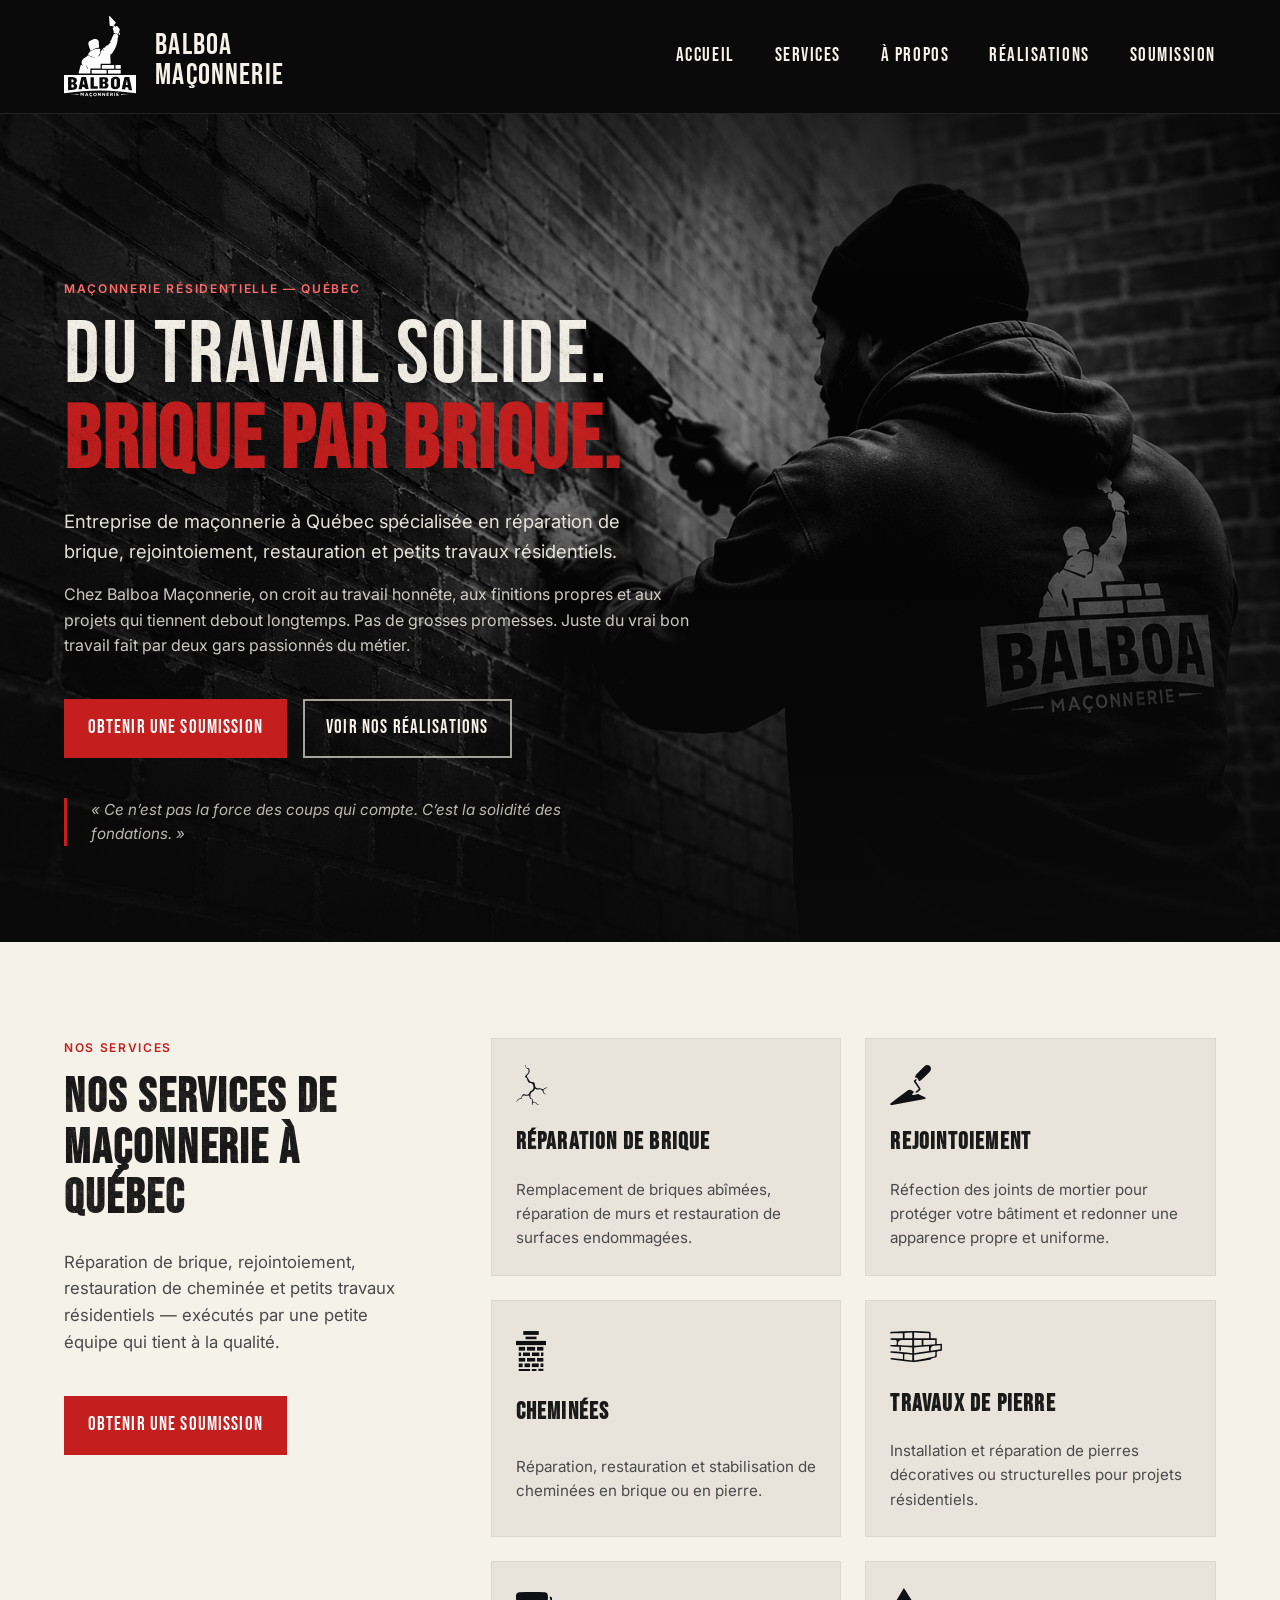
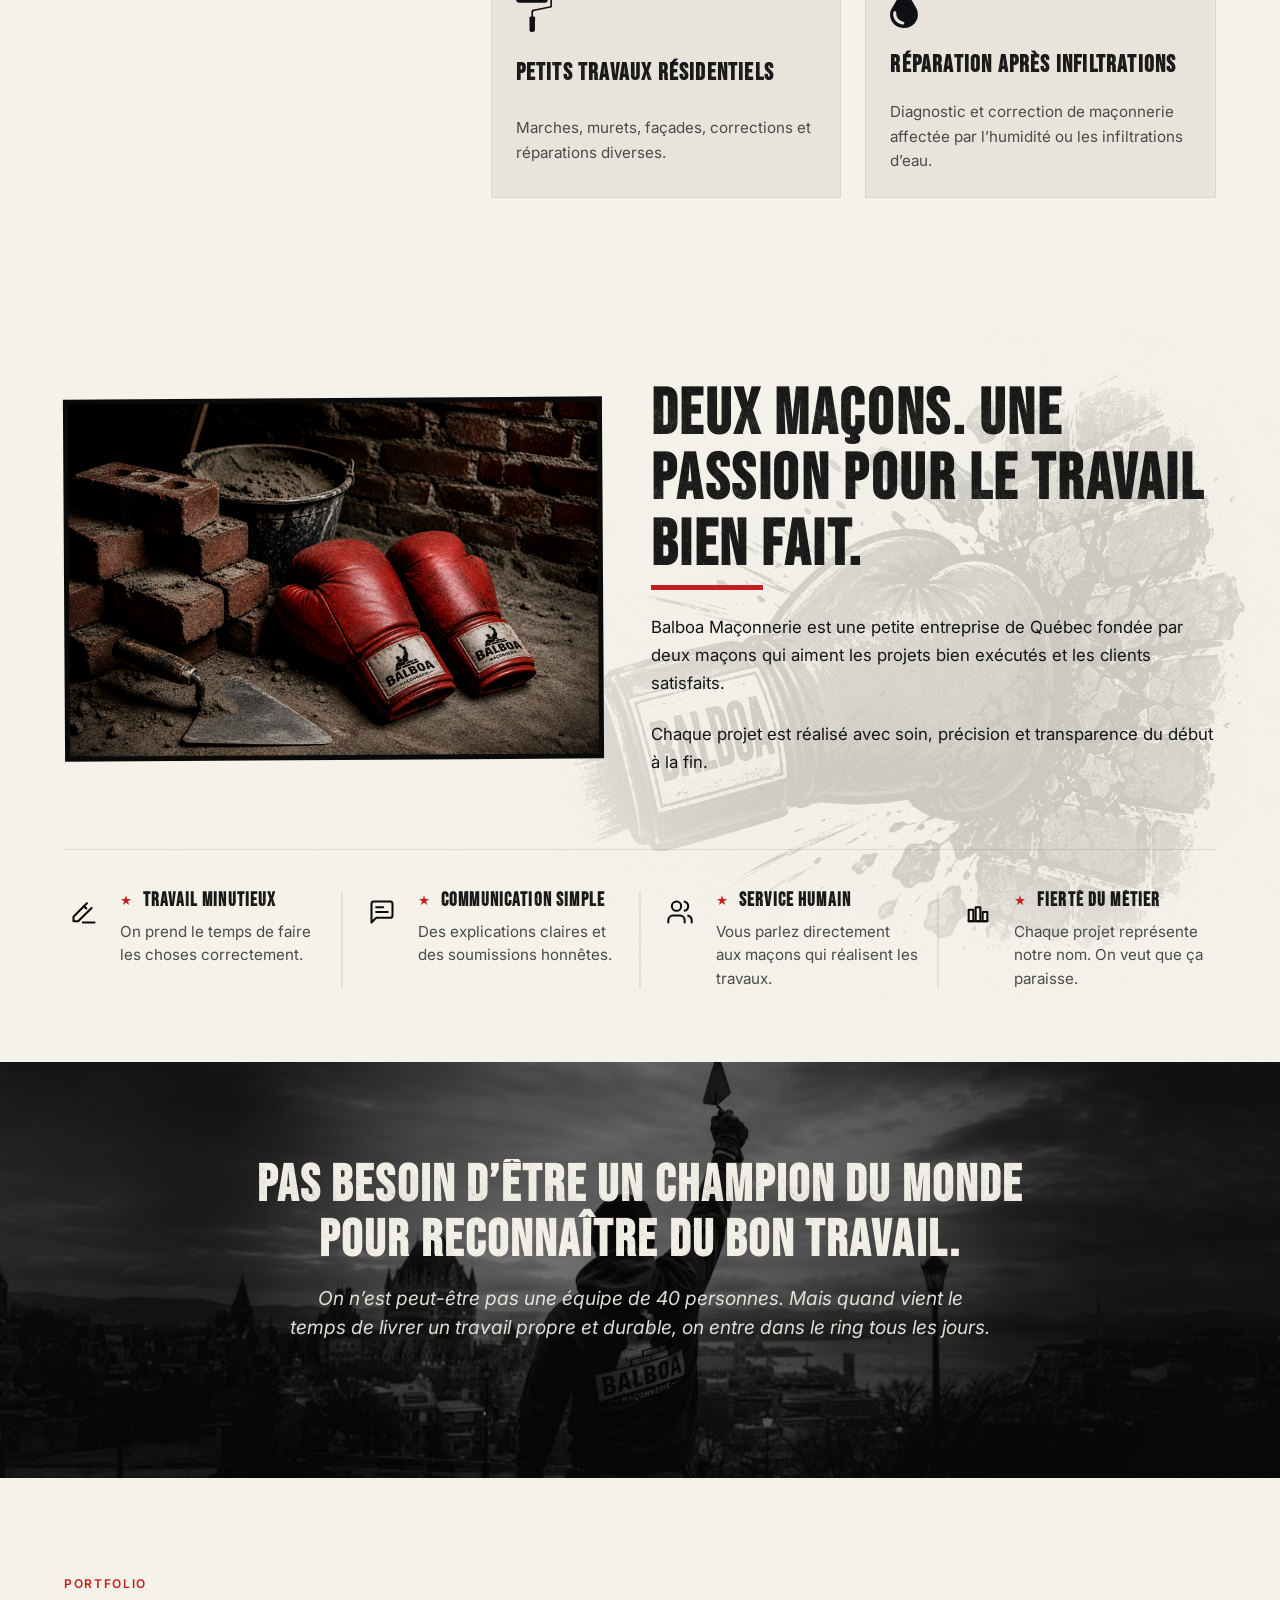
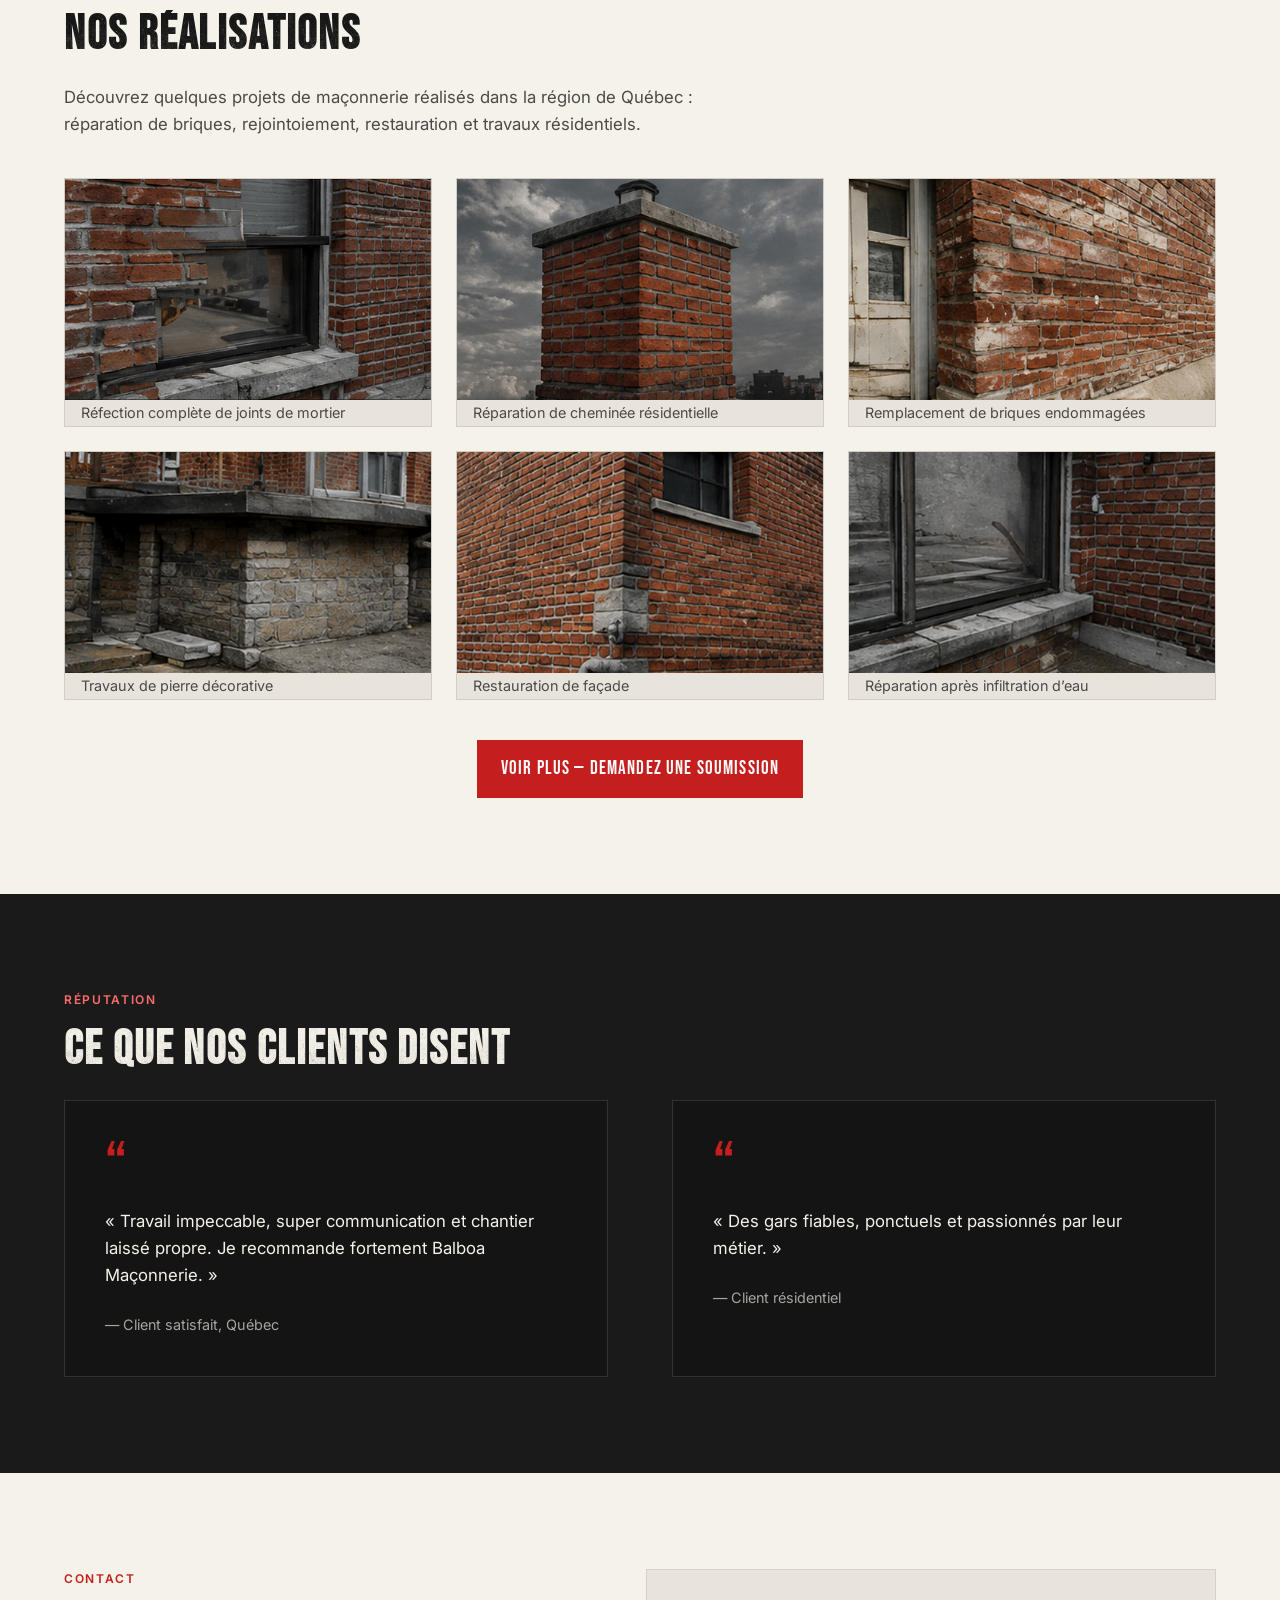
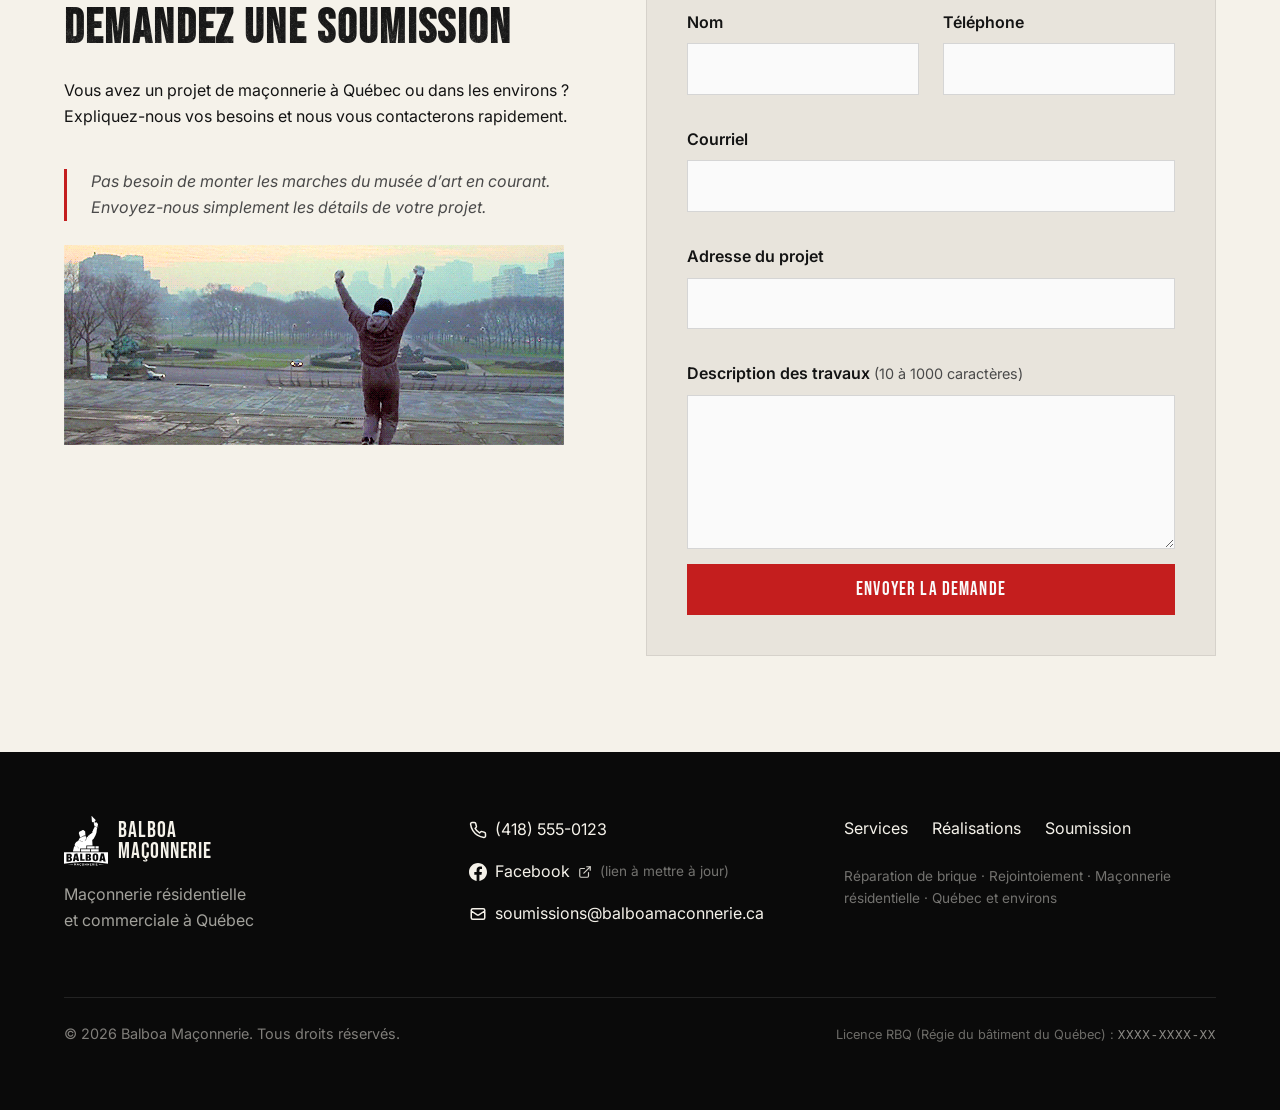
==== index.html @ 24092790 "Uniformisation du gtag." ====
<!DOCTYPE html>
<html lang="fr-CA">
<head>
  <meta charset="utf-8">
  <meta name="viewport" content="width=device-width, initial-scale=1">
  <title>Balboa Maçonnerie | Réparation de brique et rejointoiement à Québec</title>
  <meta name="description" content="Balboa Maçonnerie offre des services de réparation de brique, rejointoiement, cheminée et maçonnerie résidentielle à Québec. Travail soigné et soumissions rapides.">
  <link rel="canonical" href="https://balboa-maconnerie.vercel.app/">
  <meta property="og:type" content="website">
  <meta property="og:locale" content="fr_CA">
  <meta property="og:title" content="Balboa Maçonnerie | Réparation de brique et rejointoiement à Québec">
  <meta property="og:description" content="Balboa Maçonnerie offre des services de réparation de brique, rejointoiement, cheminée et maçonnerie résidentielle à Québec. Travail soigné et soumissions rapides.">
  <meta property="og:url" content="https://balboa-maconnerie.vercel.app/">
  <meta property="og:image" content="https://balboa-maconnerie.vercel.app/assets/mockup-reference.png">
  <meta name="twitter:card" content="summary_large_image">
  <meta name="twitter:title" content="Balboa Maçonnerie | Maçonnerie résidentielle à Québec">
  <meta name="twitter:description" content="Réparation de brique, rejointoiement, cheminée et petits travaux résidentiels à Québec.">
  <meta name="theme-color" content="#0a0a0a">
  <link rel="preconnect" href="https://fonts.googleapis.com">
  <link rel="preconnect" href="https://fonts.gstatic.com" crossorigin>
  <link href="https://fonts.googleapis.com/css2?family=Bebas+Neue&family=Inter:wght@400;500;600;700&display=swap" rel="stylesheet">
  <link rel="stylesheet" href="/styles.css">
  <link rel="icon" href="/assets/icon.svg" type="image/svg+xml">
  <!-- Google tag (gtag.js) — Google Analytics 4 -->
  <script async src="https://www.googletagmanager.com/gtag/js?id=G-XB6FB8KQ03"></script>
  <script>
    window.dataLayer = window.dataLayer || [];
    function gtag(){dataLayer.push(arguments);}
    gtag('js', new Date());
    gtag('config', 'G-XB6FB8KQ03');
  </script>
  <script type="application/ld+json">
  {
    "@context": "https://schema.org",
    "@type": "LocalBusiness",
    "name": "Balboa Maçonnerie",
    "description": "Entreprise de maçonnerie à Québec : réparation de brique, rejointoiement, restauration de cheminée et petits travaux résidentiels.",
    "url": "https://balboa-maconnerie.vercel.app/",
    "image": "https://balboa-maconnerie.vercel.app/assets/mockup-reference.png",
    "telephone": "+1-418-555-0123",
    "email": "soumissions@balboamaconnerie.ca",
    "address": {
      "@type": "PostalAddress",
      "addressLocality": "Québec",
      "addressRegion": "QC",
      "addressCountry": "CA"
    },
    "areaServed": { "@type": "City", "name": "Québec" },
    "priceRange": "$$",
    "openingHoursSpecification": {
      "@type": "OpeningHoursSpecification",
      "dayOfWeek": ["Monday", "Tuesday", "Wednesday", "Thursday", "Friday"],
      "opens": "07:00",
      "closes": "17:00"
    }
  }
  </script>
</head>
<body>
  <a class="skip-link" href="#contenu-principal">Aller au contenu</a>

  <header class="site-header" id="accueil">
    <div class="site-header__inner layout">
      <a class="site-logo" href="#accueil" aria-label="Balboa Maçonnerie — accueil">
        <img src="/assets/logo.svg" alt="" width="72" height="81" decoding="async">
        <span class="site-logo__text">Balboa<br>Maçonnerie</span>
      </a>
      <button class="nav-toggle" type="button" aria-expanded="false" aria-controls="site-nav" data-nav-toggle>
        <span class="nav-toggle__bar" aria-hidden="true"></span>
        <span class="nav-toggle__bar" aria-hidden="true"></span>
        <span class="nav-toggle__bar" aria-hidden="true"></span>
        <span class="visually-hidden">Menu</span>
      </button>
      <nav class="site-nav" id="site-nav" aria-label="Navigation principale" data-site-nav>
        <ul class="site-nav__list">
          <li><a href="#accueil">Accueil</a></li>
          <li><a href="#services">Services</a></li>
          <li><a href="#a-propos">À propos</a></li>
          <li><a href="#realisations">Réalisations</a></li>
          <li><a href="#soumission">Soumission</a></li>
        </ul>
      </nav>
    </div>
  </header>

  <main id="contenu-principal">
    <section class="hero" aria-labelledby="hero-tagline">
      <div class="hero__media" role="img" aria-label="Maçon au travail sur un mur de brique, photographie en noir et blanc."></div>
      <div class="hero__overlay"></div>
      <div class="hero__bottom">
        <div class="hero__content layout">
          <h1 class="visually-hidden">Balboa Maçonnerie</h1>
          <p class="eyebrow eyebrow--on-dark">Maçonnerie résidentielle — Québec</p>
          <p id="hero-tagline" class="hero__lines">
            <span class="hero__line">Du travail solide.</span>
            <span class="hero__line hero__line--accent">Brique par brique.</span>
          </p>
          <p class="hero__lead">Entreprise de maçonnerie à Québec spécialisée en réparation de brique, rejointoiement, restauration et petits travaux résidentiels.</p>
          <p class="hero__text">Chez Balboa Maçonnerie, on croit au travail honnête, aux finitions propres et aux projets qui tiennent debout longtemps. Pas de grosses promesses. Juste du vrai bon travail fait par deux gars passionnés du métier.</p>
          <div class="hero__actions">
            <a class="btn btn--primary" href="#soumission">Obtenir une soumission</a>
            <a class="btn btn--ghost" href="#realisations">Voir nos réalisations</a>
          </div>
          <blockquote class="hero__quote">
            <p>«&nbsp;Ce n’est pas la force des coups qui compte. C’est la solidité des fondations.&nbsp;»</p>
          </blockquote>
        </div>
      </div>
    </section>

    <section class="section section--cream" id="services" aria-labelledby="services-heading">
      <div class="services-split layout">
        <div class="services-split__intro">
          <p class="eyebrow">Nos services</p>
          <h2 id="services-heading" class="section__title">Nos services de maçonnerie à Québec</h2>
          <p class="section__lead">Réparation de brique, rejointoiement, restauration de cheminée et petits travaux résidentiels — exécutés par une petite équipe qui tient à la qualité.</p>
          <a class="btn btn--primary" href="#soumission">Obtenir une soumission</a>
        </div>
        <ul class="service-grid">
          <li class="service-card">
            <span class="service-card__icon" aria-hidden="true">
              <img src="/assets/__icon_reparation.svg" alt="" width="40" height="40" loading="lazy" decoding="async">
            </span>
            <h3 class="service-card__title">Réparation de brique</h3>
            <p>Remplacement de briques abîmées, réparation de murs et restauration de surfaces endommagées.</p>
          </li>
          <li class="service-card">
            <span class="service-card__icon" aria-hidden="true">
              <img src="/assets/__icon_joint.svg" alt="" width="40" height="40" loading="lazy" decoding="async">
            </span>
            <h3 class="service-card__title">Rejointoiement</h3>
            <p>Réfection des joints de mortier pour protéger votre bâtiment et redonner une apparence propre et uniforme.</p>
          </li>
          <li class="service-card">
            <span class="service-card__icon" aria-hidden="true">
              <img src="/assets/__icon_chemine.svg" alt="" width="40" height="40" loading="lazy" decoding="async">
            </span>
            <h3 class="service-card__title">Cheminées</h3>
            <p>Réparation, restauration et stabilisation de cheminées en brique ou en pierre.</p>
          </li>
          <li class="service-card">
            <span class="service-card__icon" aria-hidden="true">
              <img src="/assets/__icon_maconnerie.svg" alt="" width="40" height="40" loading="lazy" decoding="async">
            </span>
            <h3 class="service-card__title">Travaux de pierre</h3>
            <p>Installation et réparation de pierres décoratives ou structurelles pour projets résidentiels.</p>
          </li>
          <li class="service-card">
            <span class="service-card__icon" aria-hidden="true">
              <img src="/assets/__icon_renovation.svg" alt="" width="40" height="40" loading="lazy" decoding="async">
            </span>
            <h3 class="service-card__title">Petits travaux résidentiels</h3>
            <p>Marches, murets, façades, corrections et réparations diverses.</p>
          </li>
          <li class="service-card">
            <span class="service-card__icon" aria-hidden="true">
              <img src="/assets/__icon_infiltration.svg" alt="" width="40" height="40" loading="lazy" decoding="async">
            </span>
            <h3 class="service-card__title">Réparation après infiltrations</h3>
            <p>Diagnostic et correction de maçonnerie affectée par l’humidité ou les infiltrations d’eau.</p>
          </li>
        </ul>
      </div>
    </section>

    <div class="about-band" id="a-propos">
      <div class="about-band__body">
        <div class="about-band__texture" aria-hidden="true"></div>
        <div class="about-band__illustration" aria-hidden="true"></div>
        <div class="layout about-band__layout">
          <section class="about-showcase" aria-labelledby="about-heading">
            <div class="about-showcase__top">
              <figure class="about-showcase__figure">
                <img
                  src="/assets/gloves.png"
                  alt="Gants de boxe rouges avec le logo Balboa Maçonnerie, briques et outils de maçon sur un chantier."
                  width="800"
                  height="520"
                  loading="lazy"
                  decoding="async"
                  class="about-showcase__photo"
                >
              </figure>
              <div class="about-showcase__copy">
                <h2 id="about-heading" class="section__title about-showcase__title">Deux maçons. Une passion pour le travail bien fait.</h2>
                <p class="about-showcase__rule" aria-hidden="true"></p>
                <div class="about-showcase__prose">
                  <p>Balboa Maçonnerie est une petite entreprise de Québec fondée par deux maçons qui aiment les projets bien exécutés et les clients satisfaits.</p>
                  <p>Chaque projet est réalisé avec soin, précision et transparence du début à la fin.</p>
                </div>
              </div>
            </div>

            <ul class="about-pillars">
              <li class="about-pillar">
                <div class="about-pillar__row">
                  <span class="about-pillar__icon" aria-hidden="true">
                    <svg viewBox="0 0 24 24" width="28" height="28" fill="none" stroke="currentColor" stroke-width="1.75" stroke-linecap="round" stroke-linejoin="round">
                      <path d="M14.5 4.5 3 16v4h4L18.5 8.5" />
                      <path d="m12 7 2 2" />
                      <path d="M11 21h10" />
                    </svg>
                  </span>
                  <div class="about-pillar__main">
                    <h3 class="about-pillar__heading"><span class="about-pillar__star" aria-hidden="true">★</span> Travail minutieux</h3>
                    <p class="about-pillar__text">On prend le temps de faire les choses correctement.</p>
                  </div>
                </div>
              </li>
              <li class="about-pillar">
                <div class="about-pillar__row">
                  <span class="about-pillar__icon" aria-hidden="true">
                    <svg viewBox="0 0 24 24" width="28" height="28" fill="none" stroke="currentColor" stroke-width="1.75" stroke-linecap="round" stroke-linejoin="round">
                      <path d="M21 15a2 2 0 0 1-2 2H7l-4 4V5a2 2 0 0 1 2-2h14a2 2 0 0 1 2 2z" />
                      <path d="M13 8H7" />
                      <path d="M17 12H7" />
                    </svg>
                  </span>
                  <div class="about-pillar__main">
                    <h3 class="about-pillar__heading"><span class="about-pillar__star" aria-hidden="true">★</span> Communication simple</h3>
                    <p class="about-pillar__text">Des explications claires et des soumissions honnêtes.</p>
                  </div>
                </div>
              </li>
              <li class="about-pillar">
                <div class="about-pillar__row">
                  <span class="about-pillar__icon" aria-hidden="true">
                    <svg viewBox="0 0 24 24" width="28" height="28" fill="none" stroke="currentColor" stroke-width="1.75" stroke-linecap="round" stroke-linejoin="round">
                      <path d="M16 21v-2a4 4 0 0 0-4-4H6a4 4 0 0 0-4 4v2" />
                      <circle cx="9" cy="7" r="4" />
                      <path d="M22 21v-2a4 4 0 0 0-3-3.87" />
                      <path d="M16 3.13a4 4 0 0 1 0 7.75" />
                    </svg>
                  </span>
                  <div class="about-pillar__main">
                    <h3 class="about-pillar__heading"><span class="about-pillar__star" aria-hidden="true">★</span> Service humain</h3>
                    <p class="about-pillar__text">Vous parlez directement aux maçons qui réalisent les travaux.</p>
                  </div>
                </div>
              </li>
              <li class="about-pillar">
                <div class="about-pillar__row">
                  <span class="about-pillar__icon" aria-hidden="true">
                    <svg viewBox="0 0 24 24" width="28" height="28" fill="none" stroke="currentColor" stroke-width="1.75" stroke-linecap="round" stroke-linejoin="round">
                      <path d="M4 10h4v10H4z" />
                      <path d="M10 8h4v12h-4z" />
                      <path d="M16 12h4v8h-4z" />
                      <path d="M4 20h16" />
                    </svg>
                  </span>
                  <div class="about-pillar__main">
                    <h3 class="about-pillar__heading"><span class="about-pillar__star" aria-hidden="true">★</span> Fierté du métier</h3>
                    <p class="about-pillar__text">Chaque projet représente notre nom. On veut que ça paraisse.</p>
                  </div>
                </div>
              </li>
            </ul>
          </section>
        </div>
      </div>
    </div>

    <section class="quote-banner" aria-labelledby="quote-banner-heading">
      <div class="quote-banner__bg" role="presentation"></div>
      <div class="quote-banner__overlay"></div>
      <div class="quote-banner__content layout">
        <h2 id="quote-banner-heading" class="quote-banner__title">Pas besoin d’être un champion du monde pour reconnaître du bon travail.</h2>
        <p class="quote-banner__lead">On n’est peut-être pas une équipe de 40 personnes. Mais quand vient le temps de livrer un travail propre et durable, on entre dans le ring tous les jours.</p>
      </div>
    </section>

    <section class="section section--cream" id="realisations" aria-labelledby="gallery-heading">
      <div class="layout layout--narrow-top">
        <p class="eyebrow">Portfolio</p>
        <h2 id="gallery-heading" class="section__title">Nos réalisations</h2>
        <p class="section__lead">Découvrez quelques projets de maçonnerie réalisés dans la région de Québec&nbsp;: réparation de briques, rejointoiement, restauration et travaux résidentiels.</p>
      </div>
      <div class="gallery layout" data-gallery>
        <figure class="gallery__item">
          <button type="button" class="gallery__trigger" data-gallery-open aria-haspopup="dialog" aria-expanded="false" aria-controls="lightbox-dialog">
            <img src="/assets/realisation-1.jpg" alt="Mur de brique rouge en réfection autour d’une fenêtre : joints et maçonnerie." width="483" height="292" loading="lazy" decoding="async">
            <span class="gallery__caption">Réfection complète de joints de mortier</span>
          </button>
        </figure>
        <figure class="gallery__item">
          <button type="button" class="gallery__trigger" data-gallery-open aria-haspopup="dialog" aria-expanded="false" aria-controls="lightbox-dialog">
            <img src="/assets/realisation-2.jpg" alt="Cheminée résidentielle en briques rouges, chapeau de béton et ciel nuageux." width="483" height="292" loading="lazy" decoding="async">
            <span class="gallery__caption">Réparation de cheminée résidentielle</span>
          </button>
        </figure>
        <figure class="gallery__item">
          <button type="button" class="gallery__trigger" data-gallery-open aria-haspopup="dialog" aria-expanded="false" aria-controls="lightbox-dialog">
            <img src="/assets/realisation-3.jpg" alt="Angle de mur de brique patiné et encadrement en bois, travail de maçonnerie." width="483" height="292" loading="lazy" decoding="async">
            <span class="gallery__caption">Remplacement de briques endommagées</span>
          </button>
        </figure>
        <figure class="gallery__item">
          <button type="button" class="gallery__trigger" data-gallery-open aria-haspopup="dialog" aria-expanded="false" aria-controls="lightbox-dialog">
            <img src="/assets/realisation-4.jpg" alt="Mur de fondation en pierre naturelle sous une façade de briques." width="483" height="292" loading="lazy" decoding="async">
            <span class="gallery__caption">Travaux de pierre décorative</span>
          </button>
        </figure>
        <figure class="gallery__item">
          <button type="button" class="gallery__trigger" data-gallery-open aria-haspopup="dialog" aria-expanded="false" aria-controls="lightbox-dialog">
            <img src="/assets/realisation-5.jpg" alt="Angle d’immeuble en briques rouges avec inserts en pierre grise et fenêtre." width="483" height="292" loading="lazy" decoding="async">
            <span class="gallery__caption">Restauration de façade</span>
          </button>
        </figure>
        <figure class="gallery__item">
          <button type="button" class="gallery__trigger" data-gallery-open aria-haspopup="dialog" aria-expanded="false" aria-controls="lightbox-dialog">
            <img src="/assets/realisation-6.jpg" alt="Fenêtre sur mur de brique avec seuil en pierre, détail de réfection de maçonnerie." width="483" height="292" loading="lazy" decoding="async">
            <span class="gallery__caption">Réparation après infiltration d’eau</span>
          </button>
        </figure>
      </div>
      <div class="layout layout--center">
        <a class="btn btn--primary" href="#soumission">Voir plus — demandez une soumission</a>
      </div>
    </section>

    <section class="section section--charcoal" id="temoignages" aria-labelledby="testimonials-heading">
      <div class="layout">
        <p class="eyebrow eyebrow--on-dark">Réputation</p>
        <h2 id="testimonials-heading" class="section__title section__title--on-dark">Ce que nos clients disent</h2>
        <div class="testimonials">
          <figure class="testimonial">
            <blockquote>
              <p>«&nbsp;Travail impeccable, super communication et chantier laissé propre. Je recommande fortement Balboa Maçonnerie.&nbsp;»</p>
            </blockquote>
            <figcaption>— Client satisfait, Québec</figcaption>
          </figure>
          <figure class="testimonial">
            <blockquote>
              <p>«&nbsp;Des gars fiables, ponctuels et passionnés par leur métier.&nbsp;»</p>
            </blockquote>
            <figcaption>— Client résidentiel</figcaption>
          </figure>
        </div>
      </div>
    </section>

    <section class="section section--cream section--contact" id="soumission" aria-labelledby="contact-heading">
      <div class="contact-split layout">
        <div class="contact-split__intro">
          <p class="eyebrow">Contact</p>
          <h2 id="contact-heading" class="section__title">Demandez une soumission</h2>
          <p>Vous avez un projet de maçonnerie à Québec ou dans les environs&nbsp;? Expliquez-nous vos besoins et nous vous contacterons rapidement.</p>
          <blockquote class="contact-note">
            <p>Pas besoin de monter les marches du musée d’art en courant. Envoyez-nous simplement les détails de votre projet.</p>
          </blockquote>
          <p class="contact-split__hint" aria-hidden="true">
            <img
              class="contact-split__hint-img"
              src="/assets/run.gif"
              alt=""
              width="500"
              height="200"
              loading="lazy"
              decoding="async"
              title="Clin d’œil discret"
            >
          </p>
        </div>
        <form
          class="contact-form"
          id="contact-form"
          method="post"
          novalidate
          data-contact-form
        >
          <input type="hidden" name="access_key" value="3933ffdd-5aa5-4175-8410-ee56ccc372ca">
          <input type="hidden" name="subject" value="🧱 Demande de soumission — Balboa Maçonnerie">
          <input type="hidden" name="from_name" value="Formulaire de contact — Balboa Maçonnerie">
          <input type="checkbox" name="botcheck" class="honeypot" tabindex="-1" aria-hidden="true" value="">
          <div class="form-grid">
            <div class="field">
              <label for="contact-name">Nom</label>
              <input id="contact-name" name="name" type="text" autocomplete="name" required maxlength="120">
            </div>
            <div class="field">
              <label for="contact-phone">Téléphone</label>
              <input id="contact-phone" name="phone" type="tel" autocomplete="tel" required maxlength="40">
            </div>
            <div class="field field--full">
              <label for="contact-email">Courriel</label>
              <input id="contact-email" name="email" type="email" autocomplete="email" required maxlength="120">
            </div>
            <div class="field field--full">
              <label for="contact-address">Adresse du projet</label>
              <input id="contact-address" name="projectAddress" type="text" autocomplete="address-line1" required maxlength="200">
            </div>
            <div class="field field--full">
              <label for="contact-description">Description des travaux <span class="label-hint">(10 à 1000 caractères)</span></label>
              <textarea id="contact-description" name="description" rows="5" required maxlength="1000" minlength="10"></textarea>
            </div>
          </div>
          <p class="form-status" role="status" aria-live="polite" data-form-status hidden></p>
          <button type="submit" class="btn btn--primary btn--block">Envoyer la demande</button>
        </form>
      </div>
    </section>
  </main>

  <footer class="site-footer">
    <div class="site-footer__grid layout">
      <div class="site-footer__brand">
        <a class="site-logo site-logo--footer" href="#accueil">
          <img src="/assets/logo.svg" alt="" width="44" height="50" decoding="async">
          <span class="site-logo__text">Balboa<br>Maçonnerie</span>
        </a>
        <p class="site-footer__tagline">Maçonnerie résidentielle<br>et commerciale à Québec</p>
      </div>
      <div class="site-footer__contact">
        <h2 class="visually-hidden">Coordonnées</h2>
        <ul class="site-footer__list">
          <li>
            <a href="tel:+14185550123" class="site-footer__link-inline">
              <svg class="site-footer__icon site-footer__icon--stroke" width="18" height="18" viewBox="0 0 24 24" aria-hidden="true" focusable="false">
                <path d="M22 16.92v3a2 2 0 0 1-2.18 2 19.79 19.79 0 0 1-8.63-3.07 19.5 19.5 0 0 1-6-6 19.79 19.79 0 0 1-3.07-8.67A2 2 0 0 1 4.11 2h3a2 2 0 0 1 2 1.72 12.84 12.84 0 0 0 .7 2.81 2 2 0 0 1-.45 2.11L8.09 9.91a16 16 0 0 0 6 6l1.27-1.27a2 2 0 0 1 2.11-.45 12.84 12.84 0 0 0 2.81.7A2 2 0 0 1 22 16.92z"/>
              </svg>
              <span>(418) 555-0123</span>
            </a>
          </li>
          <li class="site-footer__row">
            <a href="https://www.facebook.com/" class="site-footer__link-inline" rel="noopener noreferrer" target="_blank">
              <svg class="site-footer__icon" width="18" height="18" viewBox="0 0 24 24" aria-hidden="true" focusable="false">
                <path fill="currentColor" d="M24 12.073C24 5.446 18.627 0 12 0S0 5.446 0 12.073c0 5.99 4.388 10.954 10.125 11.854v-8.385H7.078v-3.47h3.047V9.43c0-3.007 1.792-4.669 4.533-4.669 1.312 0 2.686.235 2.686.235v2.953H15.83c-1.491 0-1.956.925-1.956 1.874v2.25h3.328l-.532 3.47h-2.796v8.385C19.612 23.027 24 18.062 24 12.073z"/>
              </svg>
              <span>Facebook</span>
              <svg class="site-footer__icon site-footer__icon--small site-footer__icon--stroke" width="14" height="14" viewBox="0 0 24 24" aria-hidden="true" focusable="false">
                <path d="M18 13v6a2 2 0 0 1-2 2H5a2 2 0 0 1-2-2V8a2 2 0 0 1 2-2h6"/>
                <path d="M15 3h6v6"/>
                <path d="M10 14 21 3"/>
              </svg>
            </a>
            <span class="muted">(lien à mettre à jour)</span>
          </li>
          <li>
            <a href="mailto:soumissions@balboamaconnerie.ca" class="site-footer__link-inline">
              <svg class="site-footer__icon site-footer__icon--stroke" width="18" height="18" viewBox="0 0 24 24" fill="none" aria-hidden="true" focusable="false">
                <path d="M3 8l7.89 5.26a2 2 0 002.22 0L21 8M5 19h14a2 2 0 002-2V7a2 2 0 00-2-2H5a2 2 0 00-2 2v10a2 2 0 002 2z"/>
              </svg>
              <span>soumissions@balboamaconnerie.ca</span>
            </a>
          </li>
        </ul>
      </div>
      <div class="site-footer__links">
        <h2 class="visually-hidden">Liens rapides</h2>
        <ul class="site-footer__list site-footer__list--inline">
          <li><a href="#services">Services</a></li>
          <li><a href="#realisations">Réalisations</a></li>
          <li><a href="#soumission">Soumission</a></li>
        </ul>
        <p class="site-footer__seo">Réparation de brique · Rejointoiement · Maçonnerie résidentielle · Québec et environs</p>
      </div>
    </div>
    <div class="site-footer__bottom layout">
      <p>© <span data-year></span> Balboa Maçonnerie. Tous droits réservés.</p>
      <p class="site-footer__rbq">Licence RBQ (Régie du bâtiment du Québec)&nbsp;: <span class="site-footer__rbq-placeholder">XXXX-XXXX-XX</span></p>
    </div>
  </footer>

  <div class="lightbox" id="lightbox-dialog" role="dialog" aria-modal="true" aria-label="Agrandissement de la photo" hidden data-lightbox>
    <div class="lightbox__backdrop" data-lightbox-close tabindex="-1"></div>
    <div class="lightbox__panel">
      <button type="button" class="lightbox__close" data-lightbox-close aria-label="Fermer">&times;</button>
      <img src="[data-uri]" alt="" class="lightbox__img" width="483" height="292" data-lightbox-img>
      <p class="lightbox__caption" data-lightbox-caption></p>
    </div>
  </div>

  <script src="/script.js" defer></script>
</body>
</html>
---- styles.css ----
/* Balboa Maçonnerie — thème cinéma / chantier, mobile-first */
:root {
  --black: #0a0a0a;
  --charcoal: #1a1a1a;
  --graphite: #2a2a2a;
  --cream: #f5f2ea;
  --cream-muted: #e8e4dc;
  --white: #fafafa;
  --accent: #c41e1e;
  --accent-hover: #a01818;
  --text: #141414;
  --text-muted: #4a4a4a;
  --focus: #ffd166;
  --font-display: "Bebas Neue", "Impact", system-ui, sans-serif;
  --font-body: Inter, system-ui, -apple-system, "Segoe UI", Roboto, sans-serif;
  --space-xs: 0.5rem;
  --space-sm: 1rem;
  --space-md: 1.5rem;
  --space-lg: 2.5rem;
  --space-xl: 4rem;
  --space-2xl: clamp(3rem, 8vw, 6rem);
  --radius: 0;
  --shadow-soft: 0 18px 50px rgba(0, 0, 0, 0.35);
  --max: 72rem;
}

*,
*::before,
*::after {
  box-sizing: border-box;
}

html {
  scroll-behavior: smooth;
}

@media (prefers-reduced-motion: reduce) {
  html {
    scroll-behavior: auto;
  }

  *,
  *::before,
  *::after {
    animation-duration: 0.01ms !important;
    animation-iteration-count: 1 !important;
    transition-duration: 0.01ms !important;
  }
}

body {
  margin: 0;
  font-family: var(--font-body);
  font-size: 1rem;
  line-height: 1.6;
  color: var(--text);
  background: var(--cream);
}

img {
  max-width: 100%;
  height: auto;
  display: block;
}

a {
  color: inherit;
  text-decoration-thickness: 1px;
  text-underline-offset: 0.2em;
}

a:hover {
  color: var(--accent);
}

:focus-visible {
  outline: 3px solid var(--focus);
  outline-offset: 2px;
}

.skip-link {
  position: absolute;
  left: -9999px;
  top: 0.75rem;
  padding: 0.5rem 1rem;
  background: var(--accent);
  color: var(--white);
  z-index: 1000;
}

.skip-link:focus {
  left: 0.75rem;
}

.visually-hidden {
  position: absolute;
  width: 1px;
  height: 1px;
  padding: 0;
  margin: -1px;
  overflow: hidden;
  clip: rect(0, 0, 0, 0);
  white-space: nowrap;
  border: 0;
}

code {
  font-size: 0.85em;
  background: rgba(0, 0, 0, 0.06);
  padding: 0.1em 0.35em;
}

.layout {
  width: min(100% - var(--space-md) * 2, var(--max));
  margin-inline: auto;
}

.layout--narrow-top {
  margin-bottom: var(--space-lg);
}

.layout--center {
  text-align: center;
  margin-top: var(--space-lg);
}

/* Header */
.site-header {
  position: sticky;
  top: 0;
  z-index: 50;
  background: var(--black);
  border-bottom: 1px solid rgba(255, 255, 255, 0.1);
}

.site-header__inner {
  display: flex;
  align-items: center;
  justify-content: space-between;
  gap: var(--space-md);
  padding-block: var(--space-sm);
}

.site-logo {
  display: flex;
  align-items: center;
  gap: 0.65rem;
  text-decoration: none;
  color: var(--cream);
}

.site-logo img {
  filter: brightness(0) invert(1);
  flex-shrink: 0;
}

.site-header .site-logo img {
  width: 72px;
  height: auto;
}

.site-logo__text {
  font-family: var(--font-display);
  font-size: clamp(1.15rem, 2.5vw, 1.35rem);
  line-height: 1;
  letter-spacing: 0.04em;
  text-transform: uppercase;
}

.site-header .site-logo {
  gap: 1.2rem;
}

.site-header .site-logo__text {
  font-size: clamp(1.45rem, 3.1vw, 1.85rem);
  letter-spacing: 0.04em;
  margin-top: 0.5rem;
}

.nav-toggle {
  display: flex;
  flex-direction: column;
  justify-content: center;
  gap: 6px;
  width: 44px;
  height: 44px;
  padding: 0;
  border: 1px solid rgba(255, 255, 255, 0.25);
  background: transparent;
  color: var(--cream);
  cursor: pointer;
}

.nav-toggle__bar {
  display: block;
  height: 2px;
  width: 22px;
  margin-inline: auto;
  background: currentColor;
}

@media (min-width: 768px) {
  .nav-toggle {
    display: none;
  }
}

.site-nav {
  position: fixed;
  inset: 0;
  top: 4.5rem;
  left: 0;
  right: 0;
  bottom: 0;
  background: var(--black);
  padding: var(--space-lg);
  transform: translateX(100%);
  transition: transform 0.25s ease;
  z-index: 60;
}

.site-nav.is-open {
  transform: translateX(0);
}

@media (min-width: 768px) {
  .site-nav {
    position: static;
    inset: auto;
    padding: 0;
    transform: none;
    background: transparent;
  }
}

.site-nav__list {
  list-style: none;
  margin: 0;
  padding: 0;
  display: flex;
  flex-direction: column;
  gap: var(--space-md);
}

@media (min-width: 768px) {
  .site-nav__list {
    flex-direction: row;
    gap: var(--space-lg);
    align-items: center;
  }
}

.site-nav a {
  font-family: var(--font-display);
  letter-spacing: 0.08em;
  text-transform: uppercase;
  font-size: 1.25rem;
  color: var(--cream);
  text-decoration: none;
}

@media (min-width: 768px) {
  .site-nav a {
    font-size: 1.2rem;
  }
}

.site-nav a:hover {
  color: var(--accent);
}

/* Hero */
.hero {
  position: relative;
  min-height: min(92vh, 52rem);
  display: flex;
  flex-direction: column;
  color: var(--cream);
  isolation: isolate;
}

.hero__bottom {
  flex: 1 1 auto;
  display: flex;
  flex-direction: column;
  justify-content: flex-end;
  position: relative;
  z-index: 1;
  min-height: 0;
}

.hero__media {
  position: absolute;
  inset: 0;
  z-index: 0;
  background-color: var(--black);
  background-image: url("/assets/hero.png");
  background-size: cover;
  background-position: left center;
  background-repeat: no-repeat;
  filter: grayscale(1) contrast(1.08);
}

.hero__overlay {
  position: absolute;
  inset: 0;
  z-index: 0;
  background: linear-gradient(
    180deg,
    rgba(10, 10, 10, 0.55) 0%,
    rgba(10, 10, 10, 0.35) 35%,
    rgba(10, 10, 10, 0.92) 100%
  );
}

.hero__content {
  position: relative;
  z-index: 1;
  padding-block: var(--space-2xl);
}

.eyebrow {
  font-size: 0.75rem;
  font-weight: 600;
  letter-spacing: 0.14em;
  text-transform: uppercase;
  color: var(--accent);
  margin: 0 0 var(--space-sm);
}

.eyebrow--on-dark {
  color: #ff6b6b;
}

.hero__lines {
  margin: 0 0 var(--space-md);
  display: flex;
  flex-direction: column;
  gap: 0.1rem;
}

.hero__line {
  font-family: var(--font-display);
  font-size: clamp(2.75rem, 10vw, 5.5rem);
  line-height: 0.95;
  letter-spacing: 0.02em;
  text-transform: uppercase;
  text-shadow: 0 4px 28px rgba(0, 0, 0, 0.55);
}

.hero__line--accent {
  color: var(--accent);
  font-weight: 900;
}

.hero__lead {
  font-size: clamp(1rem, 2.4vw, 1.15rem);
  max-width: 38rem;
  margin: 0 0 var(--space-sm);
  color: rgba(245, 242, 234, 0.92);
}

.hero__text {
  max-width: 40rem;
  margin: 0 0 var(--space-lg);
  color: rgba(245, 242, 234, 0.82);
}

.hero__actions {
  display: flex;
  flex-wrap: wrap;
  gap: var(--space-sm);
  margin-bottom: var(--space-lg);
}

.hero__quote {
  margin: 0;
  max-width: 36rem;
  font-style: italic;
  font-size: 0.95rem;
  color: rgba(245, 242, 234, 0.75);
  border-left: 3px solid var(--accent);
  padding-left: var(--space-md);
}

.hero__quote p {
  margin: 0;
}

/* Buttons */
.btn {
  display: inline-flex;
  align-items: center;
  justify-content: center;
  gap: 0.35rem;
  min-height: 48px;
  padding: 0.75rem 1.35rem;
  font-family: var(--font-display);
  font-size: 1.2rem;
  letter-spacing: 0.06em;
  text-transform: uppercase;
  text-decoration: none;
  border: 2px solid transparent;
  border-radius: var(--radius);
  cursor: pointer;
  transition: background 0.2s ease, color 0.2s ease, border-color 0.2s ease;
}

.btn--primary {
  background: var(--accent);
  color: var(--white);
  border-color: var(--accent);
}

.btn--primary:hover {
  background: var(--accent-hover);
  border-color: var(--accent-hover);
  color: var(--white);
}

.btn--ghost {
  background: transparent;
  color: var(--cream);
  border-color: rgba(245, 242, 234, 0.65);
}

.btn--ghost:hover {
  border-color: var(--cream);
  color: var(--cream);
}

.btn--block {
  width: 100%;
}

/* Sections */
.section {
  padding-block: var(--space-2xl);
}

.section--cream {
  background: var(--cream);
}

.section--charcoal {
  background: var(--charcoal);
  color: var(--cream);
}

.section--tight {
  padding-block: var(--space-lg);
}

.section__title {
  font-family: var(--font-display);
  font-size: clamp(2rem, 5vw, 3rem);
  letter-spacing: 0.04em;
  text-transform: uppercase;
  line-height: 1.05;
  margin: 0 0 var(--space-md);
}

.section__title--on-dark {
  color: var(--cream);
}

/* Texture pierre / briques sur les titres (luminance mask) */
@supports ((-webkit-mask-image: url("")) or (mask-image: url(""))) {
  .hero__line,
  .section__title,
  .service-card__title,
  .quote-banner__title,
  .about-pillar__heading,
  .grit {
    -webkit-mask-image: url("/assets/grit.png");
    mask-image: url("/assets/grit.png");
    -webkit-mask-size: 80px 80px;
    mask-size: 80px 80px;
    -webkit-mask-repeat: repeat;
    mask-repeat: repeat;
    -webkit-mask-position: 0 0;
    mask-position: 0 0;
    mask-mode: luminance;
  }
}

.section__lead {
  margin: 0 0 var(--space-lg);
  max-width: 44rem;
  color: var(--text-muted);
  font-size: 1.05rem;
}

/* Services split */
.services-split {
  display: grid;
  gap: var(--space-xl);
}

@media (min-width: 960px) {
  .services-split {
    grid-template-columns: minmax(14rem, 1fr) minmax(0, 2fr);
    align-items: start;
  }
}

.service-grid {
  list-style: none;
  margin: 0;
  padding: 0;
  display: grid;
  gap: var(--space-md);
}

@media (min-width: 600px) {
  .service-grid {
    grid-template-columns: repeat(2, 1fr);
  }
}

.service-card {
  background: var(--cream-muted);
  border: 1px solid rgba(0, 0, 0, 0.06);
  padding: var(--space-md);
  display: grid;
  gap: var(--space-sm);
  transition: box-shadow 0.2s ease, transform 0.2s ease;
}

.service-card:hover {
  box-shadow: var(--shadow-soft);
  transform: translateY(-2px);
}

@media (prefers-reduced-motion: reduce) {
  .service-card:hover {
    transform: none;
  }
}

.service-card__icon {
  color: var(--charcoal);
  display: flex;
  align-items: center;
  min-height: 2.75rem;
}

.service-card__icon img {
  height: 2.5rem;
  width: auto;
  max-width: 3.25rem;
  object-fit: contain;
  display: block;
  /* Icônes SVG noires → teinte proche de --charcoal (#1a1a1a) */
  filter: brightness(0) saturate(100%) invert(9%) sepia(18%) saturate(280%) hue-rotate(168deg) brightness(0.93) contrast(1.06);
  transition: filter 0.2s ease;
}

.service-card:hover .service-card__icon img {
  filter: brightness(0) saturate(100%) invert(10%) sepia(45%) saturate(900%) hue-rotate(325deg) brightness(0.9) contrast(1.08);
}

@media (prefers-reduced-motion: reduce) {
  .service-card__icon img {
    transition: none;
  }
}

.service-card__title {
  font-family: var(--font-display);
  font-size: 1.5rem;
  letter-spacing: 0.05em;
  text-transform: uppercase;
  margin: 0;
}

.service-card p {
  margin: 0;
  color: var(--text-muted);
  font-size: 0.95rem;
}

/* À propos — bande affiche / chantier */
.about-band {
  position: relative;
}

.about-band__body {
  position: relative;
  background-color: var(--cream);
  padding-block: clamp(2.5rem, 6vw, 4.5rem);
  overflow: hidden;
}

.about-band__texture {
  position: absolute;
  inset: 0;
  z-index: 2;
  pointer-events: none;
  opacity: 0.055;
  background-image: url("/assets/grit.png");
  background-size: 140px;
  mix-blend-mode: multiply;
}

.about-band__illustration {
  position: absolute;
  inset: 0;
  z-index: 0;
  pointer-events: none;
  background-image: url("/assets/illustration.png");
  background-repeat: no-repeat;
  background-position: right center;
  background-size: auto 100%;
  filter: grayscale(1);
  opacity: 0.16;
}

@media (min-width: 900px) {
  .about-band__illustration {
    opacity: 0.18;
  }
}

.about-band__layout {
  position: relative;
  z-index: 1;
}

.about-showcase {
  display: flex;
  flex-direction: column;
  gap: clamp(2rem, 5vw, 3.5rem);
}

.about-showcase__top {
  display: grid;
  gap: var(--space-xl);
  align-items: start;
}

@media (min-width: 900px) {
  .about-showcase__top {
    grid-template-columns: minmax(0, 1fr) minmax(0, 1.05fr);
    gap: clamp(1.5rem, 4vw, 3rem);
    align-items: center;
  }
}

.about-showcase__figure {
  margin: 0;
  padding: 5px;
  background: var(--black);
  transform: rotate(-0.35deg);
}

.about-showcase__photo {
  display: block;
  width: 100%;
  height: auto;
  filter: contrast(1.05);
}

.about-showcase__copy {
  position: relative;
  padding: var(--space-sm) 0;
}

.about-showcase__title,
.about-showcase__prose {
  position: relative;
  z-index: 1;
}

.about-showcase__title {
  font-size: clamp(2.55rem, 5.8vw, 4rem);
  letter-spacing: 0.04em;
  margin: 0 0 0.45rem;
  line-height: 1.02;
}

.about-showcase__rule {
  width: clamp(4.25rem, 20vw, 7rem);
  height: 5px;
  margin: 0 0 var(--space-md);
  background: var(--accent);
  border-radius: 0;
  box-shadow: none;
}

.about-showcase__prose p {
  margin: 0 0 var(--space-md);
  max-width: 38rem;
  font-size: 1.05rem;
  line-height: 1.65;
  color: var(--text);
}

.about-showcase__prose p:last-child {
  margin-bottom: 0;
}

.about-pillars {
  list-style: none;
  margin: 0;
  padding: clamp(1.5rem, 4vw, 2.5rem) 0 0;
  border-top: 1px solid rgba(0, 0, 0, 0.1);
  display: grid;
  gap: var(--space-lg);
  --about-pillars-col-gap: var(--space-lg);
}

.about-pillar {
  position: relative;
}

@media (min-width: 640px) and (max-width: 1099px) {
  .about-pillars {
    grid-template-columns: repeat(2, minmax(0, 1fr));
    gap: var(--space-xl) var(--space-lg);
    --about-pillars-col-gap: var(--space-lg);
  }

  .about-pillar:nth-child(2n-1)::after {
    content: "";
    position: absolute;
    top: 0.15rem;
    bottom: 0.15rem;
    width: 1px;
    right: calc(-0.5 * var(--about-pillars-col-gap));
    transform: translateX(50%);
    background: rgba(0, 0, 0, 0.14);
  }
}

@media (min-width: 1100px) {
  .about-pillars {
    grid-template-columns: repeat(4, minmax(0, 1fr));
    gap: var(--space-lg);
    --about-pillars-col-gap: var(--space-lg);
  }

  .about-pillar:not(:nth-child(4n))::after {
    content: "";
    position: absolute;
    top: 0.15rem;
    bottom: 0.15rem;
    width: 1px;
    right: calc(-0.5 * var(--about-pillars-col-gap));
    transform: translateX(50%);
    background: rgba(0, 0, 0, 0.14);
  }
}

.about-pillar__row {
  display: flex;
  gap: var(--space-sm);
  align-items: flex-start;
}

.about-pillar__icon {
  flex-shrink: 0;
  display: flex;
  align-items: center;
  justify-content: center;
  width: 2.5rem;
  height: 2.5rem;
  margin-top: 0.15rem;
  color: var(--black);
}

.about-pillar__heading {
  font-family: var(--font-display);
  font-size: 1.2rem;
  letter-spacing: 0.06em;
  text-transform: uppercase;
  margin: 0 0 var(--space-xs);
  line-height: 1.15;
  color: var(--text);
}

.about-pillar__star {
  display: inline-block;
  margin-right: 0.35rem;
  color: var(--accent);
  font-size: 0.7em;
  vertical-align: 0.05em;
}

.about-pillar__text {
  margin: 0;
  font-size: 0.95rem;
  line-height: 1.55;
  color: var(--text-muted);
}

/* Quote banner */
.quote-banner {
  position: relative;
  min-height: clamp(18rem, 45vw, 26rem);
  display: grid;
  align-items: center;
  color: var(--cream);
  text-align: center;
  overflow: hidden;
}

.quote-banner__bg {
  position: absolute;
  inset: 0;
  background-color: var(--black);
  background-image: url("/assets/champion.png");
  background-position: center 12%;
  background-size: cover;
  background-repeat: no-repeat;
  filter: grayscale(1) contrast(1.05);
  transform: scale(1.2) translateY(3.5%);
  transform-origin: center center;
}

.quote-banner__overlay {
  position: absolute;
  inset: 0;
  background: linear-gradient(
    125deg,
    rgba(10, 10, 10, 0.82) 0%,
    rgba(10, 10, 10, 0.58) 42%,
    rgba(10, 10, 10, 0.88) 100%
  );
}

.quote-banner__content {
  position: relative;
  z-index: 1;
  padding-block: var(--space-xl);
}

.quote-banner__title {
  font-family: var(--font-display);
  font-size: clamp(1.75rem, 5vw, 3.25rem);
  letter-spacing: 0.04em;
  text-transform: uppercase;
  line-height: 1.05;
  margin: 0 auto var(--space-sm);
  max-width: 52rem;
}

.quote-banner__lead {
  margin: 0 auto var(--space-lg);
  max-width: 44rem;
  font-size: clamp(1rem, 2.2vw, 1.2rem);
  font-style: italic;
  line-height: 1.5;
  color: rgba(245, 242, 234, 0.9);
}

.quote-banner__text {
  margin: 0 auto;
  max-width: 40rem;
  color: rgba(245, 242, 234, 0.85);
  font-size: 1.05rem;
}

/* Gallery */
.gallery {
  display: grid;
  gap: var(--space-md);
}

@media (min-width: 640px) {
  .gallery {
    grid-template-columns: repeat(2, 1fr);
  }
}

@media (min-width: 1024px) {
  .gallery {
    grid-template-columns: repeat(3, 1fr);
  }
}

.gallery__item {
  margin: 0;
}

.gallery__trigger {
  all: unset;
  display: block;
  cursor: zoom-in;
  border: 1px solid rgba(0, 0, 0, 0.1);
  background: var(--cream-muted);
  box-sizing: border-box;
  width: 100%;
}

.gallery__trigger:hover img {
  filter: contrast(1.06) saturate(1.05);
}

.gallery__trigger:focus-visible {
  outline: 3px solid var(--focus);
  outline-offset: 2px;
}

.gallery__trigger img {
  width: 100%;
  aspect-ratio: 483 / 292;
  object-fit: cover;
  filter: contrast(1.03);
  transition: filter 0.25s ease;
}

.gallery .gallery__caption {
  padding: var(--space-sm);
  text-align: center;
  font-size: 0.9rem;
  color: var(--text-muted);
}

/* Testimonials */
.testimonials {
  display: grid;
  gap: var(--space-xl);
}

@media (min-width: 768px) {
  .testimonials {
    grid-template-columns: repeat(2, 1fr);
  }
}

.testimonial {
  margin: 0;
  padding: var(--space-lg);
  border: 1px solid rgba(255, 255, 255, 0.12);
  background: rgba(0, 0, 0, 0.25);
}

.testimonial blockquote {
  margin: 0;
  position: relative;
}

.testimonial blockquote::before {
  content: "“";
  font-family: var(--font-display);
  font-size: 4rem;
  line-height: 0.8;
  color: var(--accent);
  display: block;
}

.testimonial p {
  margin: var(--space-sm) 0 0;
  font-size: 1.05rem;
}

.testimonial figcaption {
  margin-top: var(--space-md);
  font-size: 0.9rem;
  color: rgba(245, 242, 234, 0.65);
}

/* Contact */
.contact-split {
  display: grid;
  gap: var(--space-xl);
}

@media (min-width: 900px) {
  .contact-split {
    grid-template-columns: 1fr 1.1fr;
    align-items: start;
  }
}

.contact-note {
  margin: var(--space-lg) 0 0;
  font-style: italic;
  color: var(--text-muted);
  border-left: 3px solid var(--accent);
  padding-left: var(--space-md);
}

.contact-note p {
  margin: 0;
}

.contact-split__hint {
  margin-top: var(--space-md);
}

.contact-split__hint-img {
  display: block;
  max-width: min(100%, 680px);
  height: auto;
}

.honeypot {
  position: absolute;
  left: -9999px;
  height: 0;
  width: 0;
  opacity: 0;
  pointer-events: none;
}

.contact-form {
  position: relative;
  background: var(--cream-muted);
  border: 1px solid rgba(0, 0, 0, 0.08);
  padding: var(--space-lg);
}

.form-grid {
  display: grid;
  gap: var(--space-md);
}

@media (min-width: 640px) {
  .form-grid {
    grid-template-columns: repeat(2, 1fr);
  }

  .field--full {
    grid-column: 1 / -1;
  }
}

.field label {
  display: block;
  font-weight: 600;
  margin-bottom: var(--space-xs);
}

.label-hint {
  font-weight: 400;
  color: var(--text-muted);
  font-size: 0.9rem;
}

.field input,
.field textarea {
  width: 100%;
  padding: 0.75rem 0.85rem;
  font: inherit;
  border: 1px solid rgba(0, 0, 0, 0.15);
  border-radius: var(--radius);
  background: var(--white);
  color: var(--text);
  margin-bottom: var(--space-xs);
}

.field input:disabled,
.field textarea:disabled {
  opacity: 0.55;
  cursor: not-allowed;
}

.field textarea {
  resize: vertical;
  min-height: 8rem;
}

.field-help {
  margin: var(--space-xs) 0 0;
  font-size: 0.85rem;
  color: var(--text-muted);
}

.form-status {
  margin: var(--space-md) 0 0;
  font-weight: 500;
}

.form-status[data-state="ok"] {
  color: #1b6e3b;
}

.form-status[data-state="err"] {
  color: var(--accent);
}

/* Footer */
.site-footer {
  background: var(--black);
  color: rgba(245, 242, 234, 0.85);
  padding-block: var(--space-xl);
}

.site-footer a {
  color: var(--cream);
  text-decoration: none;
}

.site-footer a:hover {
  color: var(--accent);
}

.site-footer__link-inline {
  display: inline-flex;
  align-items: center;
  gap: 0.5rem;
  vertical-align: middle;
}

.site-footer__row {
  display: flex;
  flex-wrap: wrap;
  align-items: center;
  gap: 0.35rem 0.5rem;
}

.site-footer__icon {
  flex-shrink: 0;
  display: block;
  color: inherit;
}

.site-footer__icon--stroke {
  fill: none;
  stroke: currentColor;
  stroke-width: 2;
  stroke-linecap: round;
  stroke-linejoin: round;
}

.site-footer__icon--small {
  opacity: 0.85;
}

.site-footer__grid {
  display: grid;
  gap: var(--space-xl);
}

@media (min-width: 768px) {
  .site-footer__grid {
    grid-template-columns: 1.1fr 1fr 1.2fr;
    align-items: start;
  }
}

.site-logo--footer {
  color: var(--cream);
}

.site-footer__tagline {
  margin: var(--space-sm) 0 0;
  color: rgba(245, 242, 234, 0.65);
}

.site-footer__list {
  list-style: none;
  margin: 0;
  padding: 0;
  display: grid;
  gap: var(--space-sm);
}

.site-footer__list--inline {
  display: flex;
  flex-wrap: wrap;
  gap: var(--space-md);
}

.site-footer__seo {
  margin-top: var(--space-md);
  font-size: 0.85rem;
  color: rgba(245, 242, 234, 0.45);
}

.muted {
  color: rgba(245, 242, 234, 0.45);
  font-size: 0.85rem;
}

.site-footer__bottom {
  display: flex;
  flex-wrap: wrap;
  justify-content: space-between;
  align-items: baseline;
  column-gap: var(--space-md);
  row-gap: var(--space-xs);
  margin-top: var(--space-xl);
  padding-top: var(--space-md);
  border-top: 1px solid rgba(255, 255, 255, 0.1);
  font-size: 0.9rem;
  color: rgba(245, 242, 234, 0.5);
}

.site-footer__bottom p {
  margin: 0;
}

.site-footer__rbq {
  flex: 0 1 auto;
  max-width: min(100%, 26rem);
  font-size: 0.8rem;
  line-height: 1.45;
  color: rgba(245, 242, 234, 0.42);
  text-align: right;
}

.site-footer__rbq-placeholder {
  font-family: ui-monospace, SFMono-Regular, Menlo, Monaco, Consolas, "Liberation Mono", "Courier New", monospace;
  letter-spacing: 0.04em;
  color: rgba(245, 242, 234, 0.55);
}

@media (max-width: 520px) {
  .site-footer__bottom {
    flex-direction: column;
    align-items: stretch;
  }

  .site-footer__rbq {
    max-width: none;
    text-align: right;
  }
}

/* Lightbox */
.lightbox {
  position: fixed;
  inset: 0;
  z-index: 200;
  display: grid;
  place-items: center;
  padding: var(--space-md);
}

.lightbox[hidden] {
  display: none;
}

.lightbox__backdrop {
  position: absolute;
  inset: 0;
  background: rgba(0, 0, 0, 0.82);
  cursor: pointer;
}

.lightbox__panel {
  position: relative;
  z-index: 1;
  max-width: min(96vw, 56rem);
  background: var(--charcoal);
  border: 1px solid rgba(255, 255, 255, 0.12);
  padding: var(--space-md);
}

.lightbox__img {
  width: 100%;
  height: auto;
}

.lightbox__caption {
  margin: var(--space-sm) 0 0;
  color: rgba(245, 242, 234, 0.85);
}

.lightbox__close {
  position: absolute;
  top: 0.35rem;
  right: 0.35rem;
  width: 44px;
  height: 44px;
  border: 1px solid rgba(255, 255, 255, 0.25);
  background: transparent;
  color: var(--cream);
  font-size: 1.75rem;
  line-height: 1;
  cursor: pointer;
}

#accueil,
#services,
#a-propos,
#realisations,
#temoignages,
#soumission {
  scroll-margin-top: 5.5rem;
}

/* Page remerciement (merci.html) */
.thank-you-page__inner {
  max-width: 36rem;
  min-height: min(70vh, 32rem);
  display: flex;
  flex-direction: column;
  justify-content: center;
}

.thank-you-page__lead {
  margin: 0 0 var(--space-lg);
  font-size: 1.05rem;
  color: var(--text-muted);
}

.thank-you-page__actions {
  margin: 0;
}
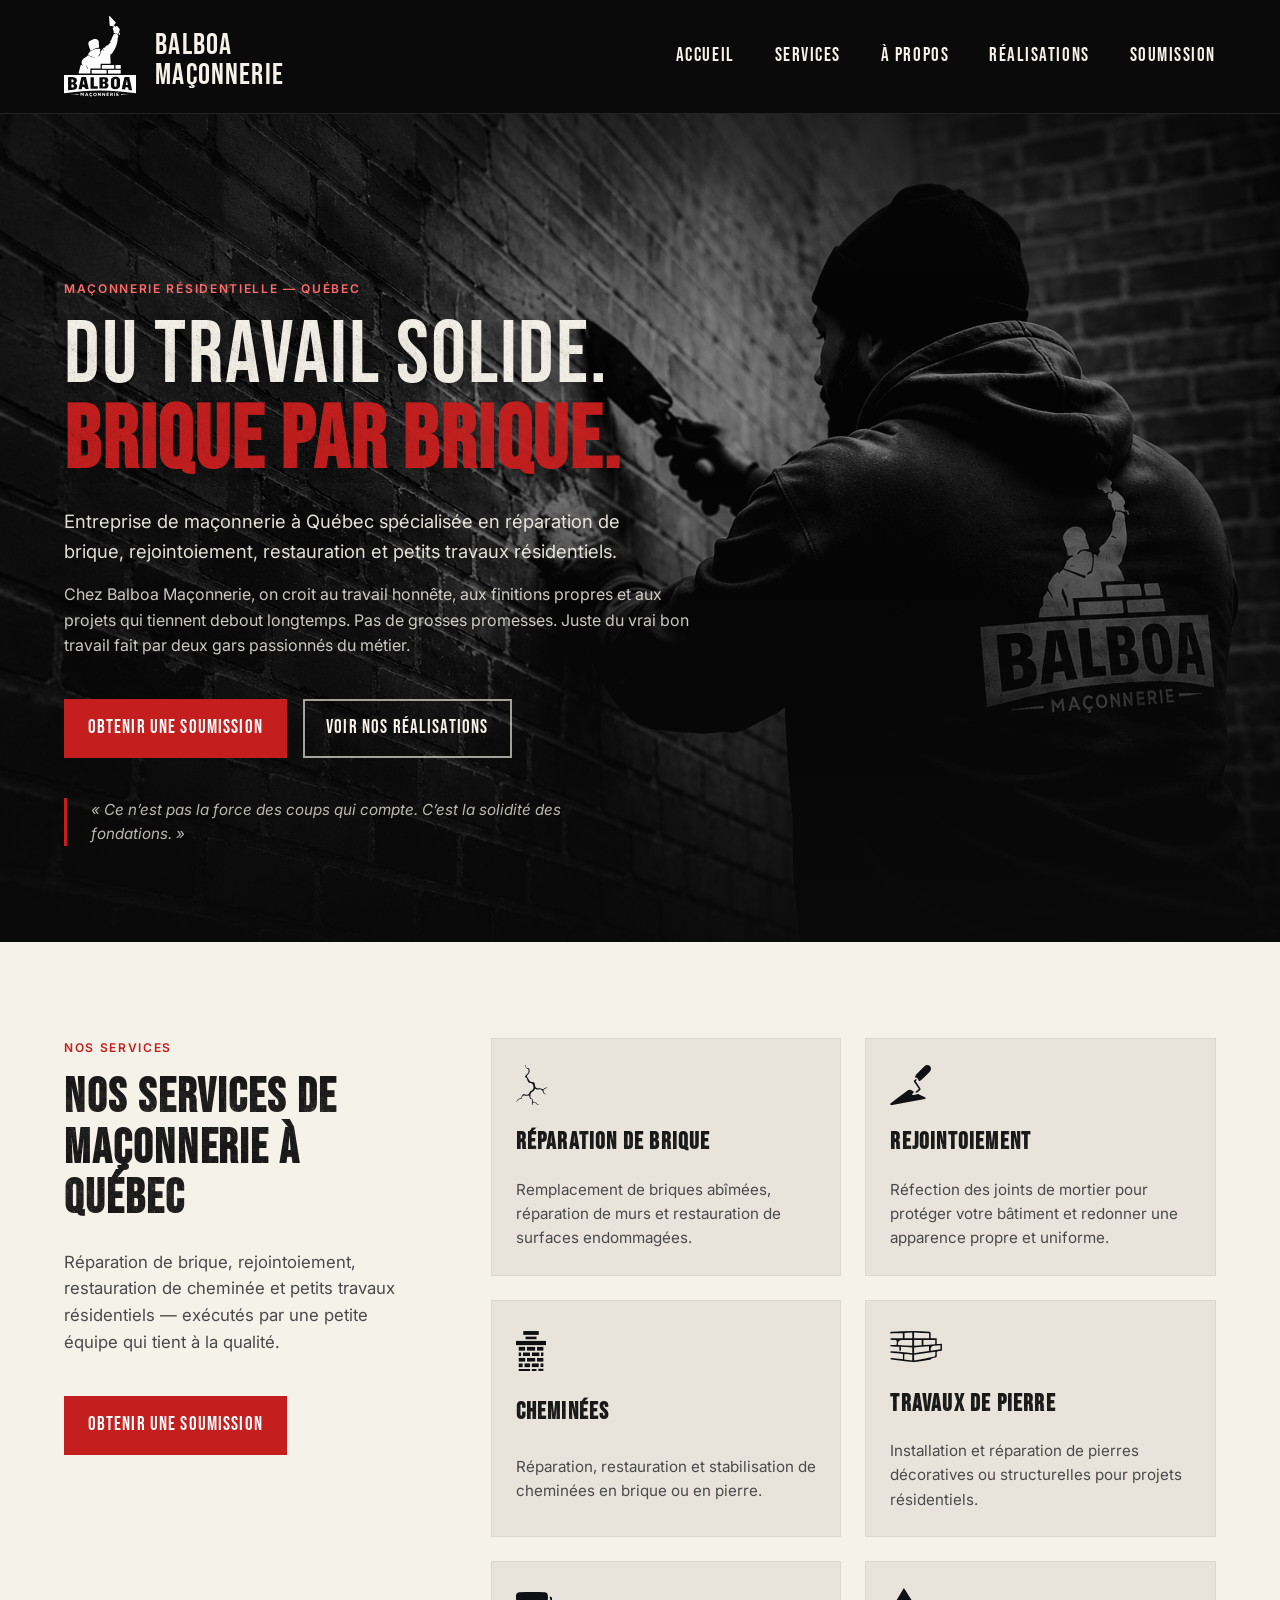
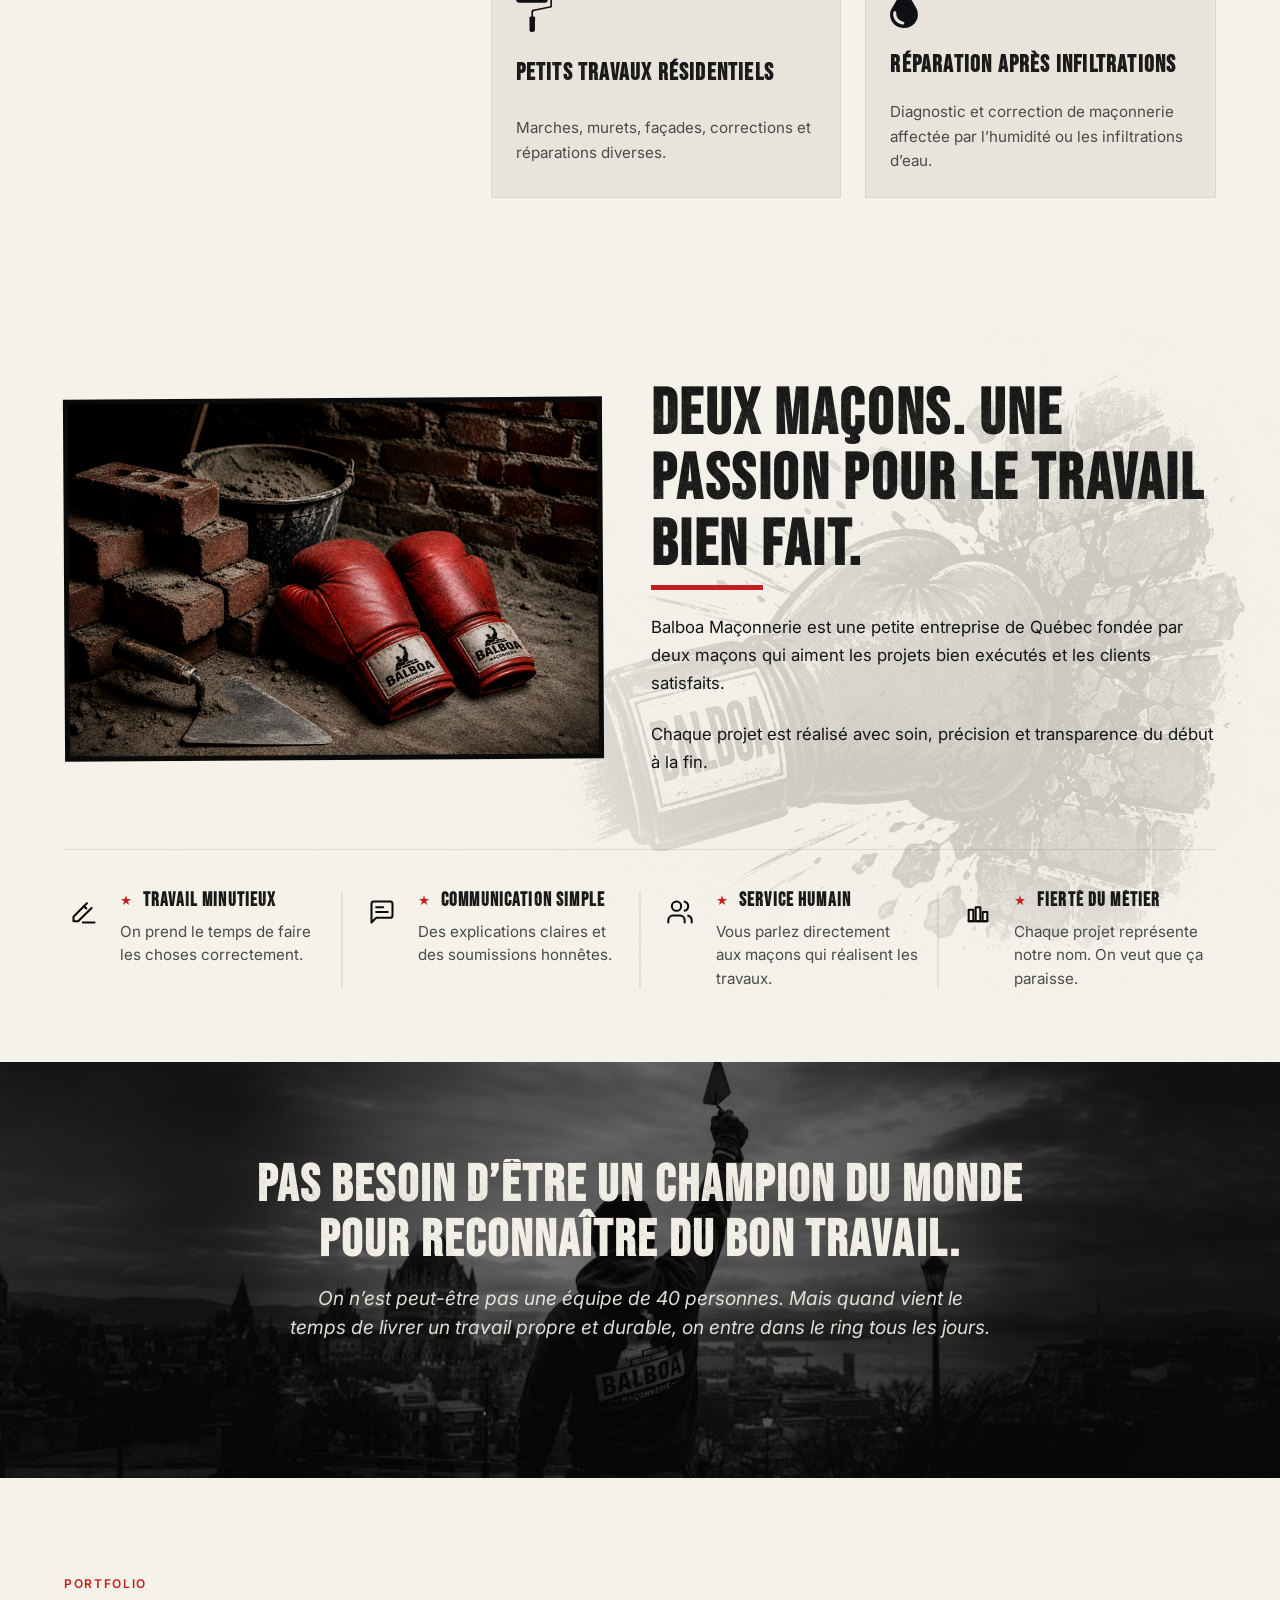
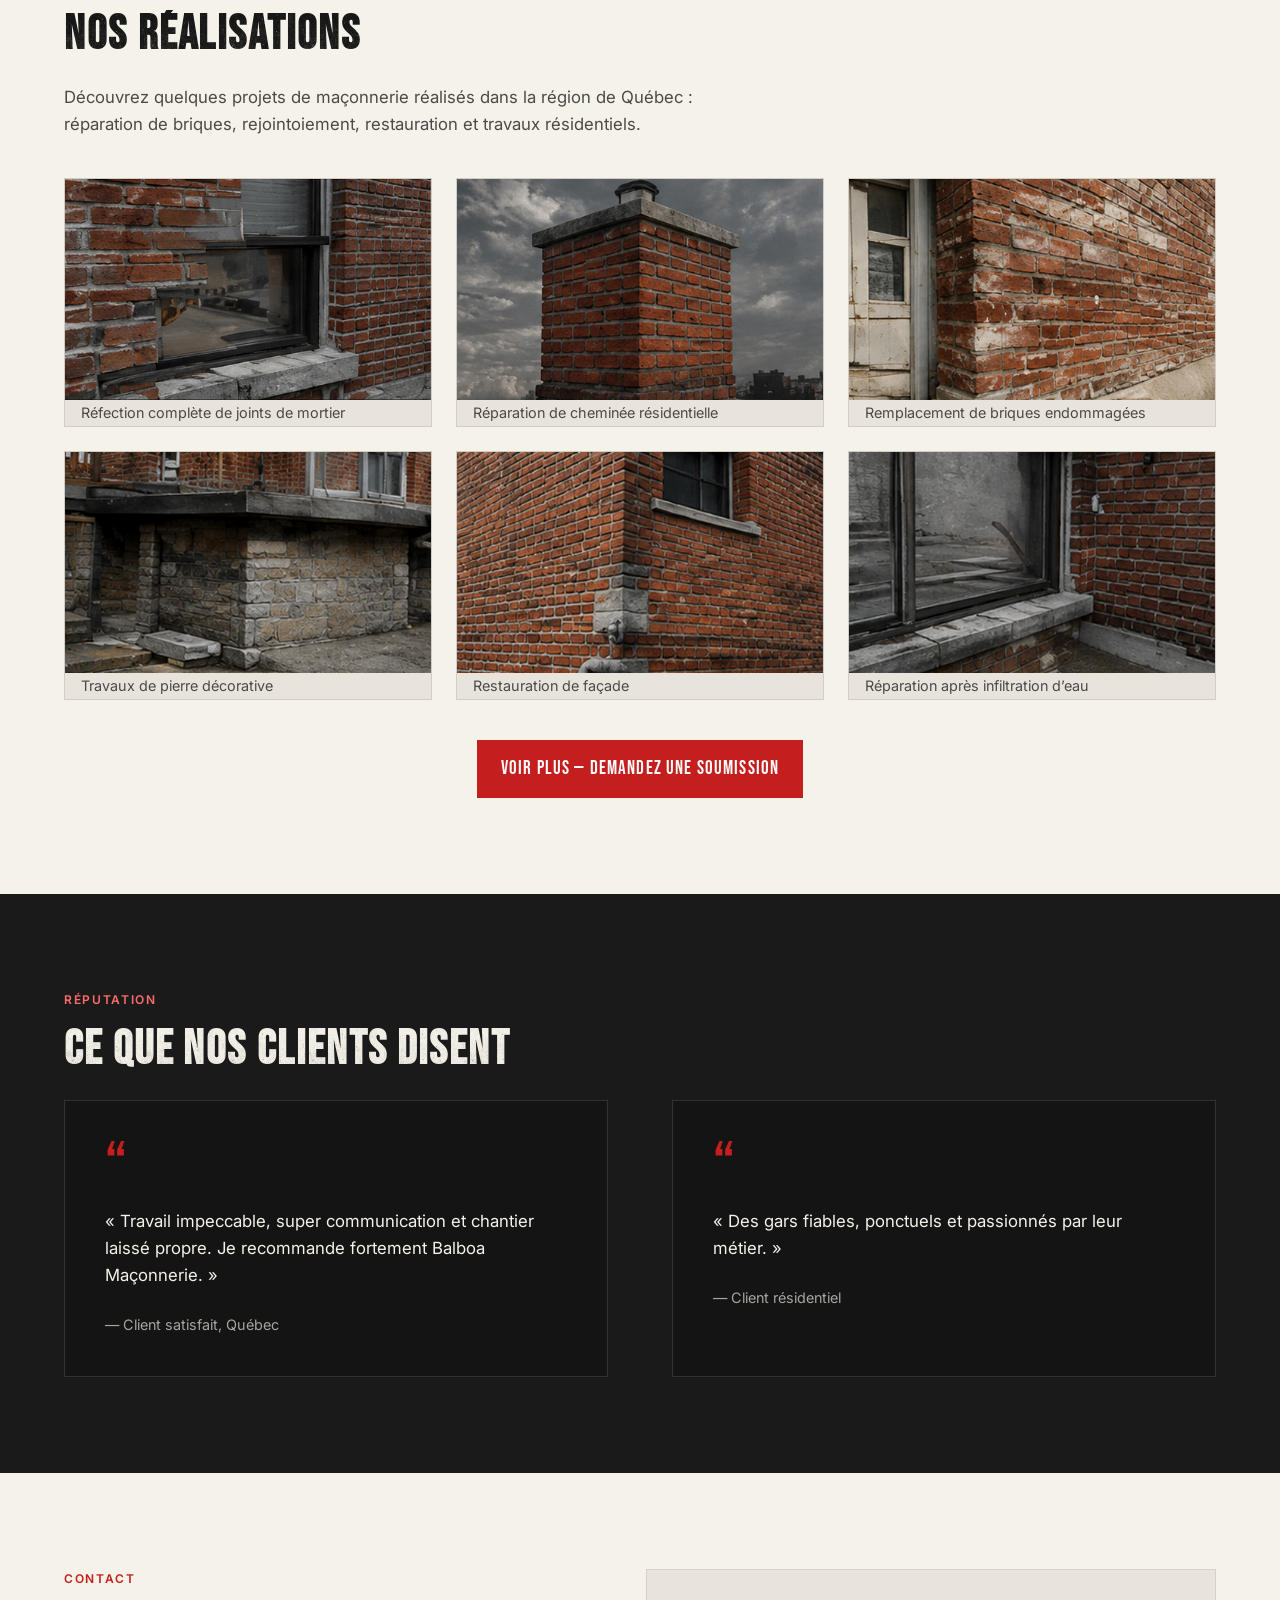
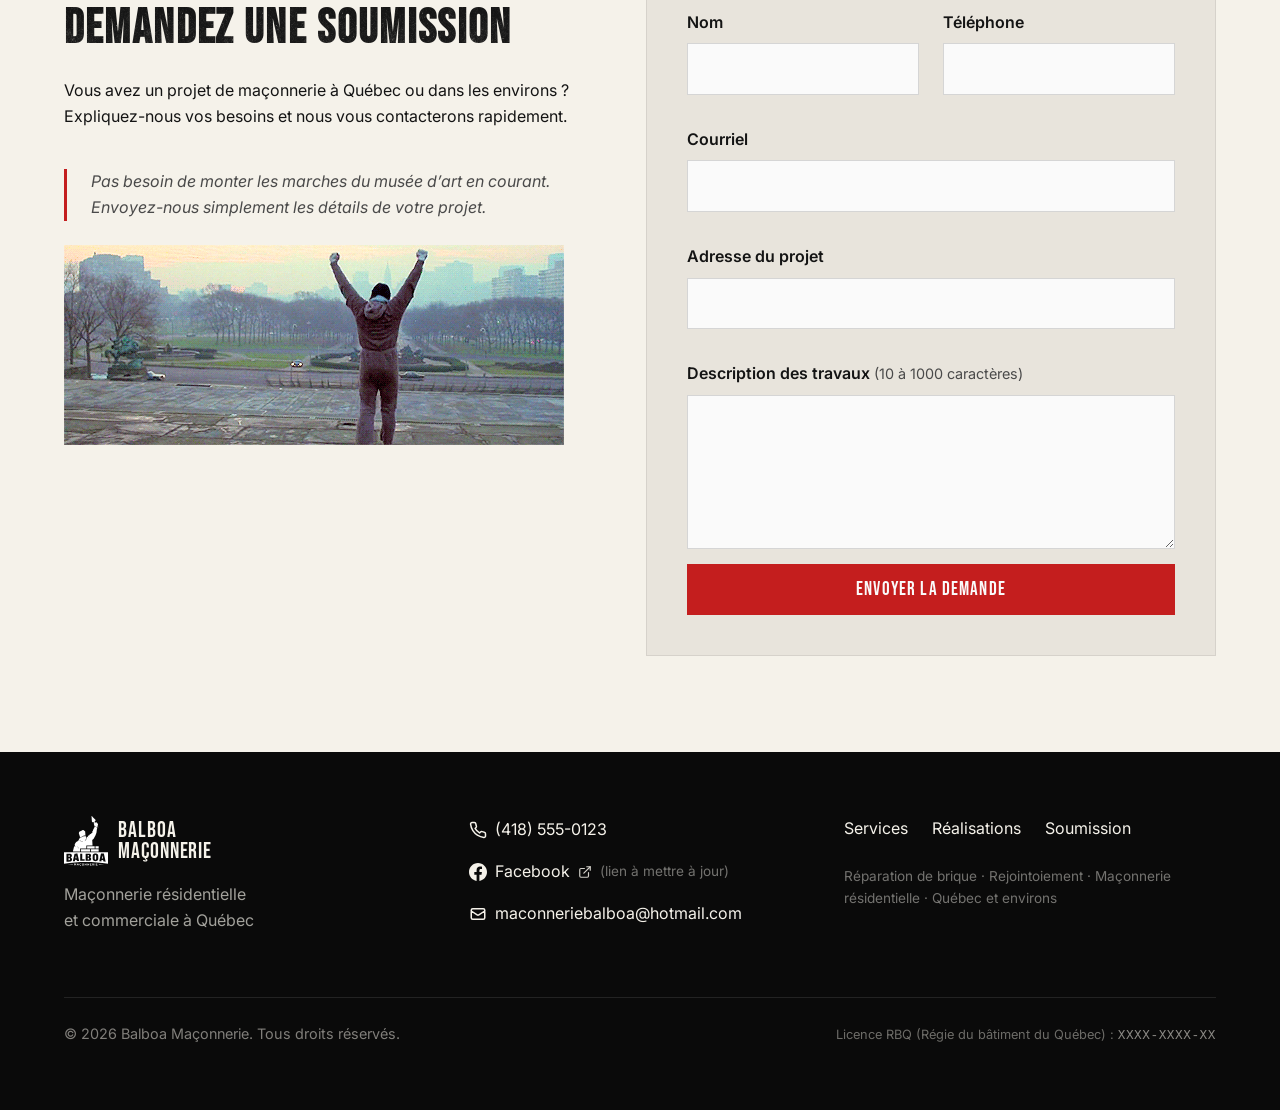
==== commit ae114665: "Update de l'email dans le html." ====
--- a/index.html
+++ b/index.html
@@ -38,7 +38,7 @@
     "url": "https://balboa-maconnerie.vercel.app/",
     "image": "https://balboa-maconnerie.vercel.app/assets/mockup-reference.png",
     "telephone": "+1-418-555-0123",
-    "email": "soumissions@balboamaconnerie.ca",
+    "email": "maconneriebalboa@hotmail.com",
     "address": {
       "@type": "PostalAddress",
       "addressLocality": "Québec",
@@ -436,11 +436,11 @@
             <span class="muted">(lien à mettre à jour)</span>
           </li>
           <li>
-            <a href="mailto:soumissions@balboamaconnerie.ca" class="site-footer__link-inline">
+            <a href="mailto:maconneriebalboa@hotmail.com" class="site-footer__link-inline">
               <svg class="site-footer__icon site-footer__icon--stroke" width="18" height="18" viewBox="0 0 24 24" fill="none" aria-hidden="true" focusable="false">
                 <path d="M3 8l7.89 5.26a2 2 0 002.22 0L21 8M5 19h14a2 2 0 002-2V7a2 2 0 00-2-2H5a2 2 0 00-2 2v10a2 2 0 002 2z"/>
               </svg>
-              <span>soumissions@balboamaconnerie.ca</span>
+              <span>maconneriebalboa@hotmail.com</span>
             </a>
           </li>
         </ul>
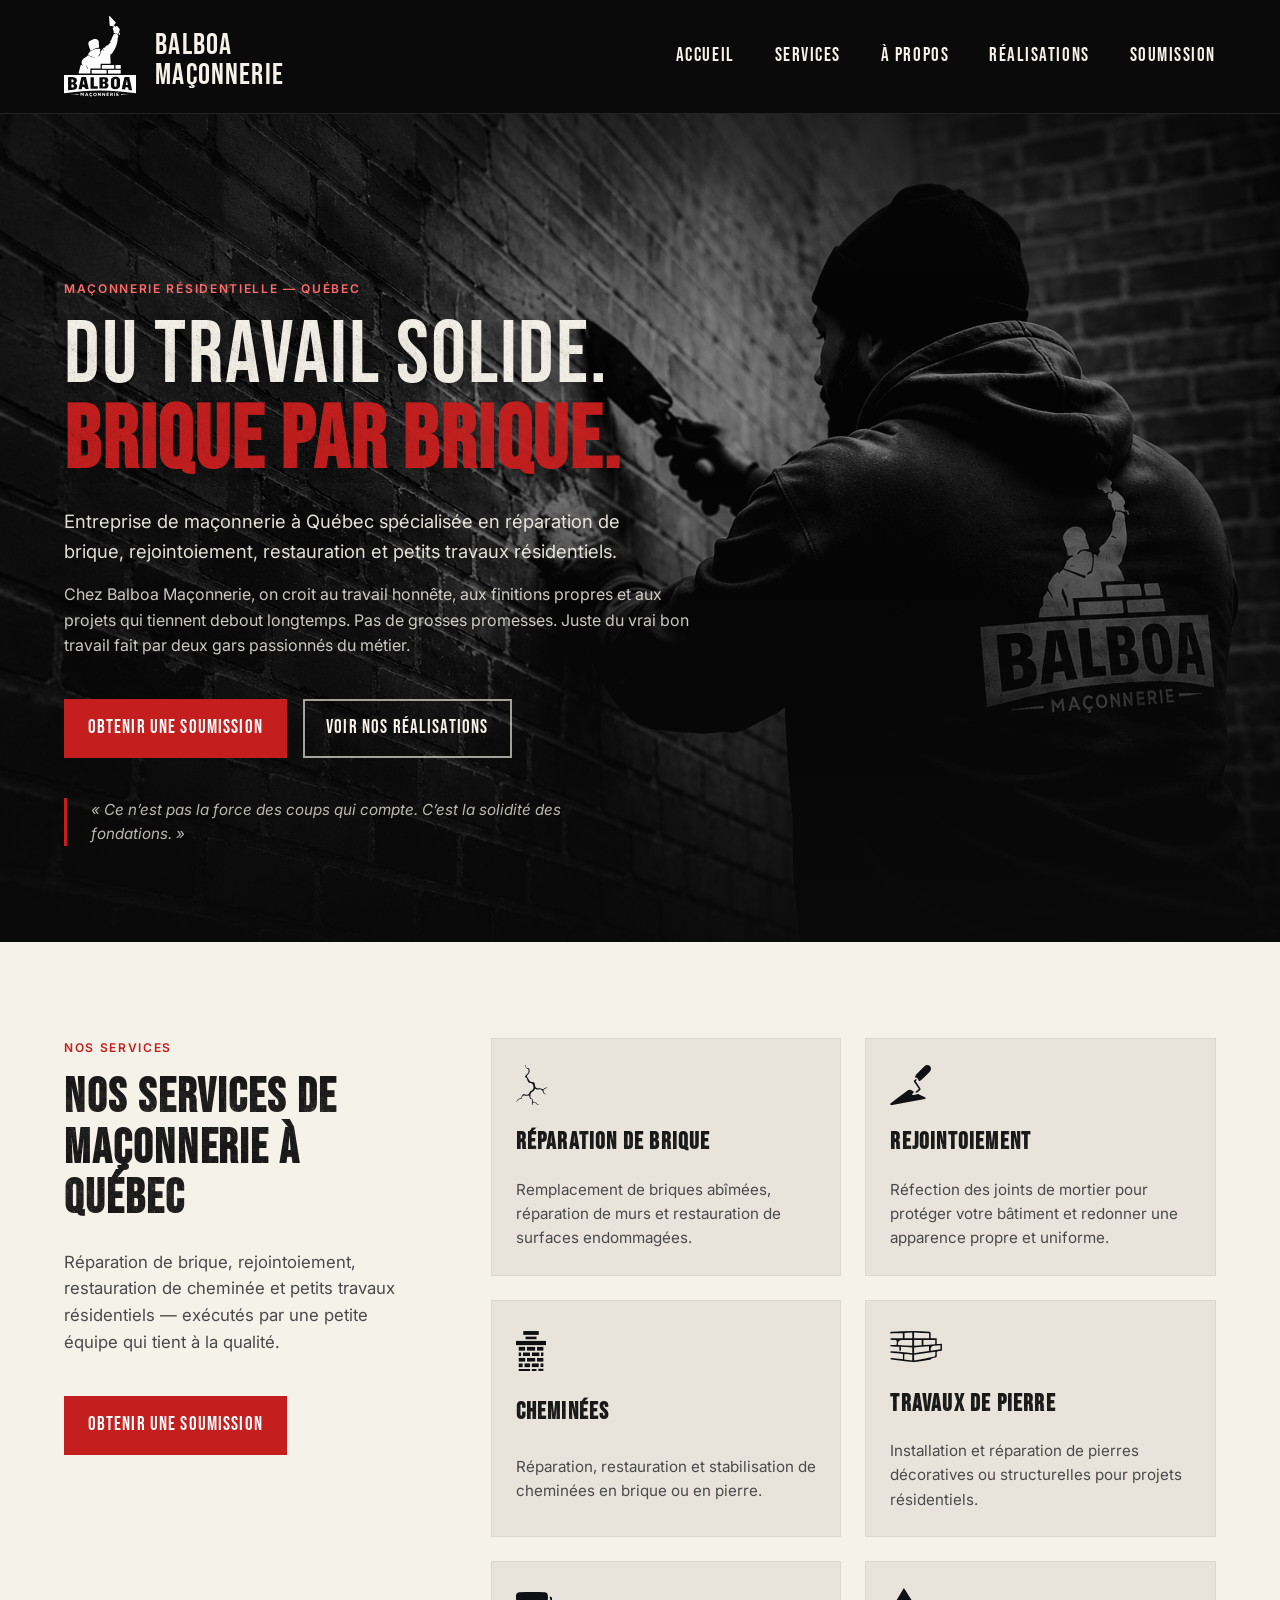
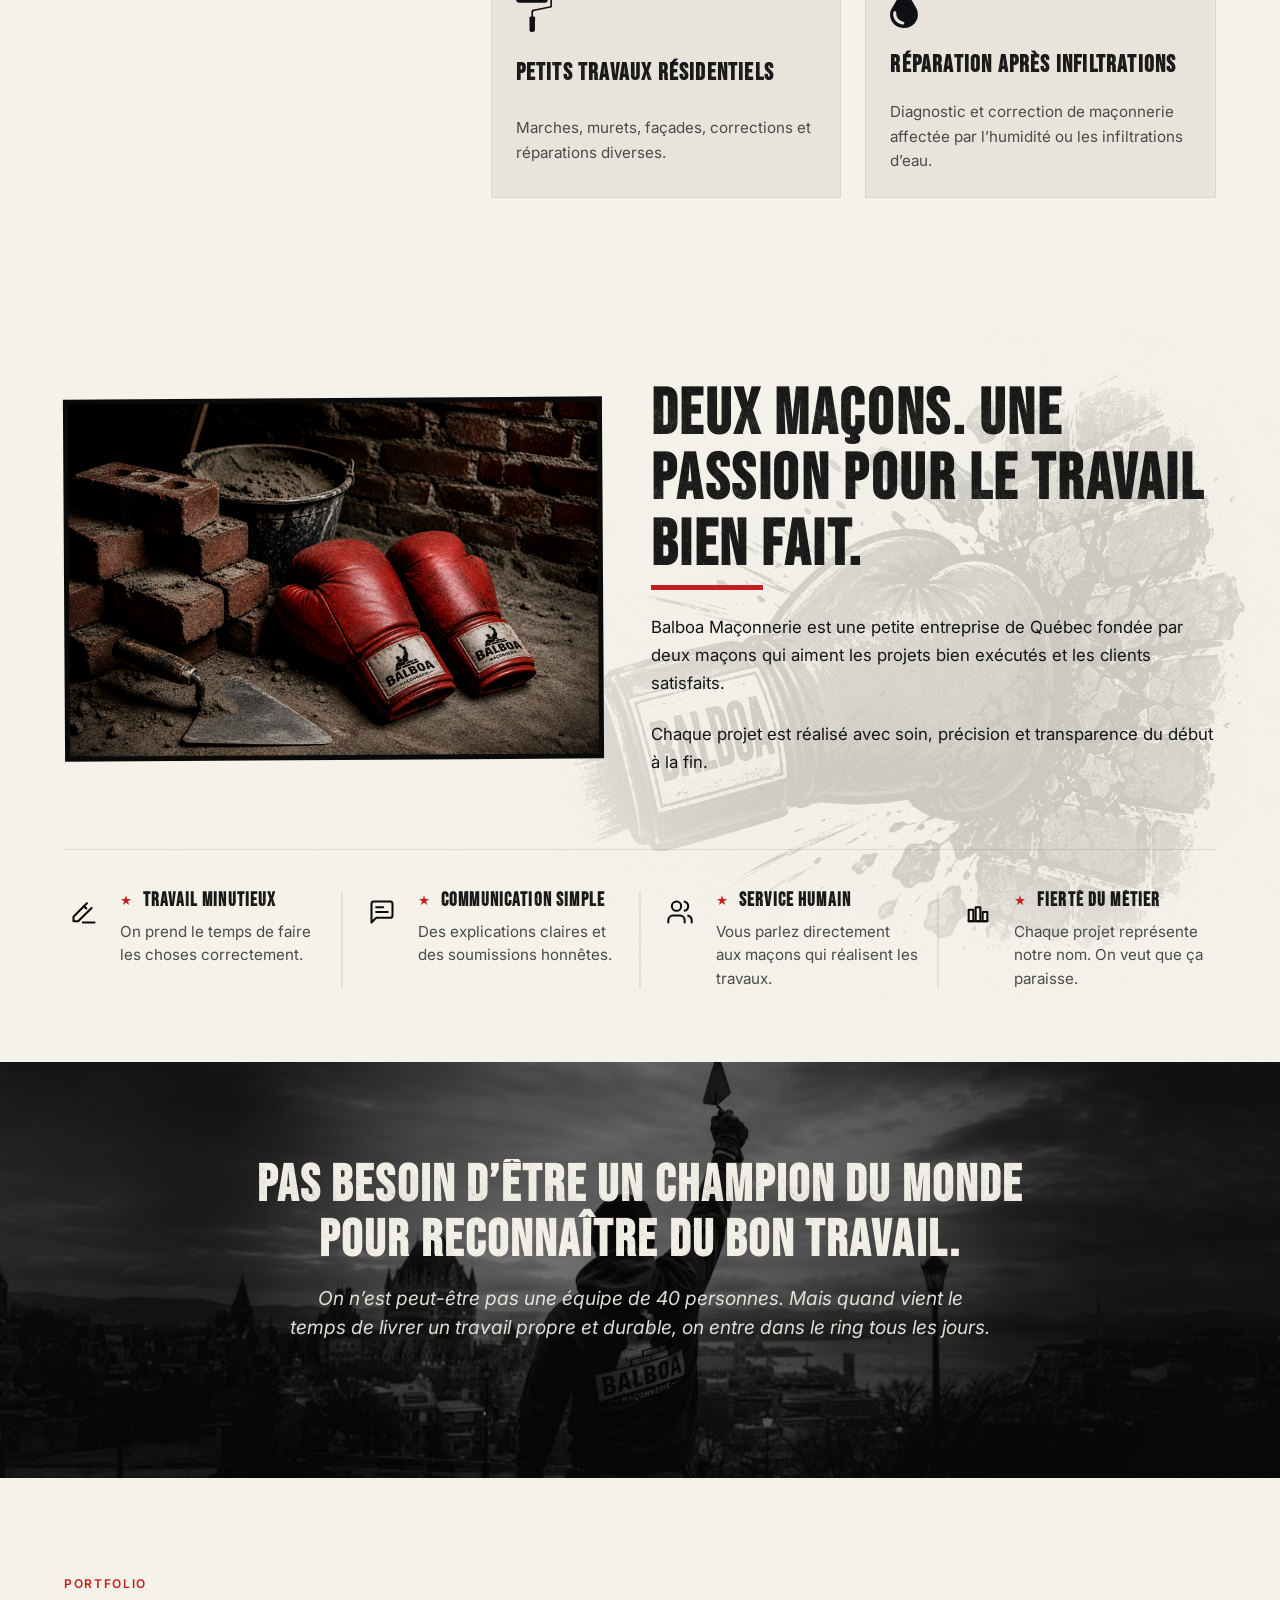
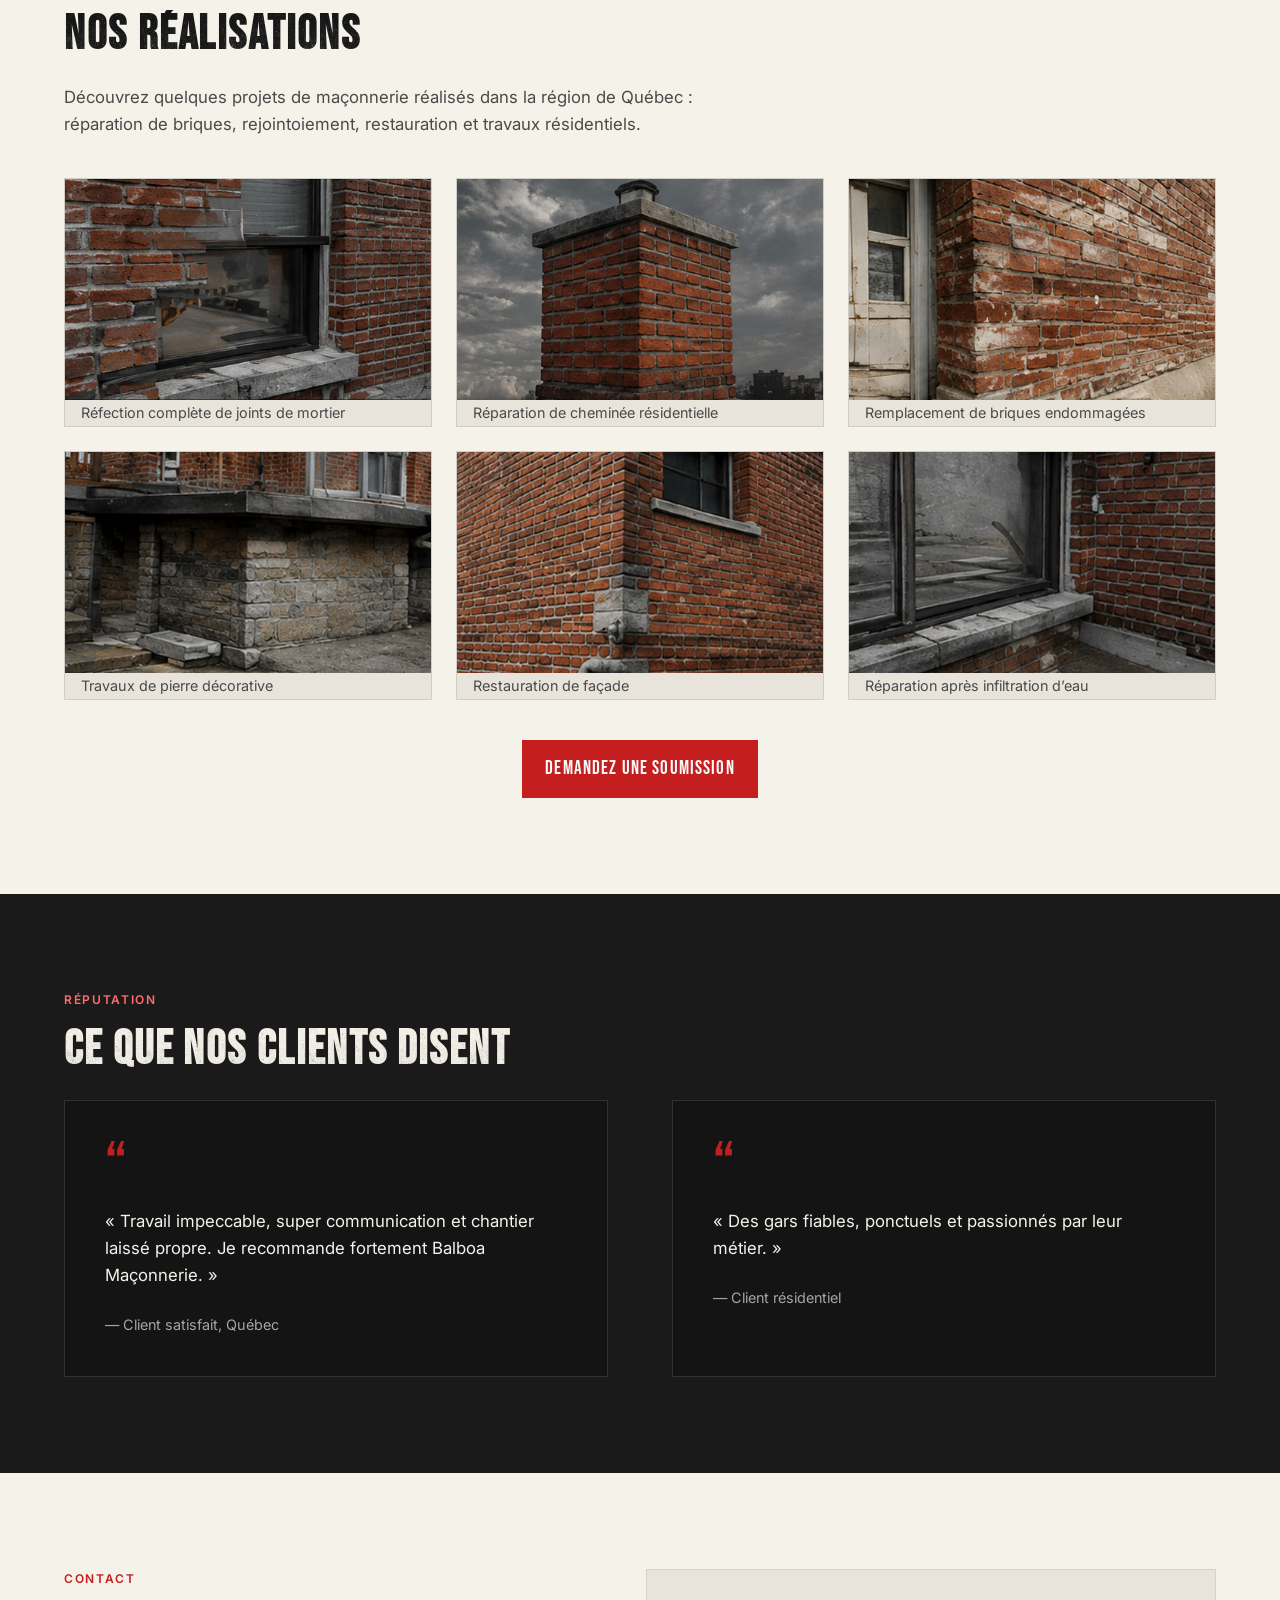
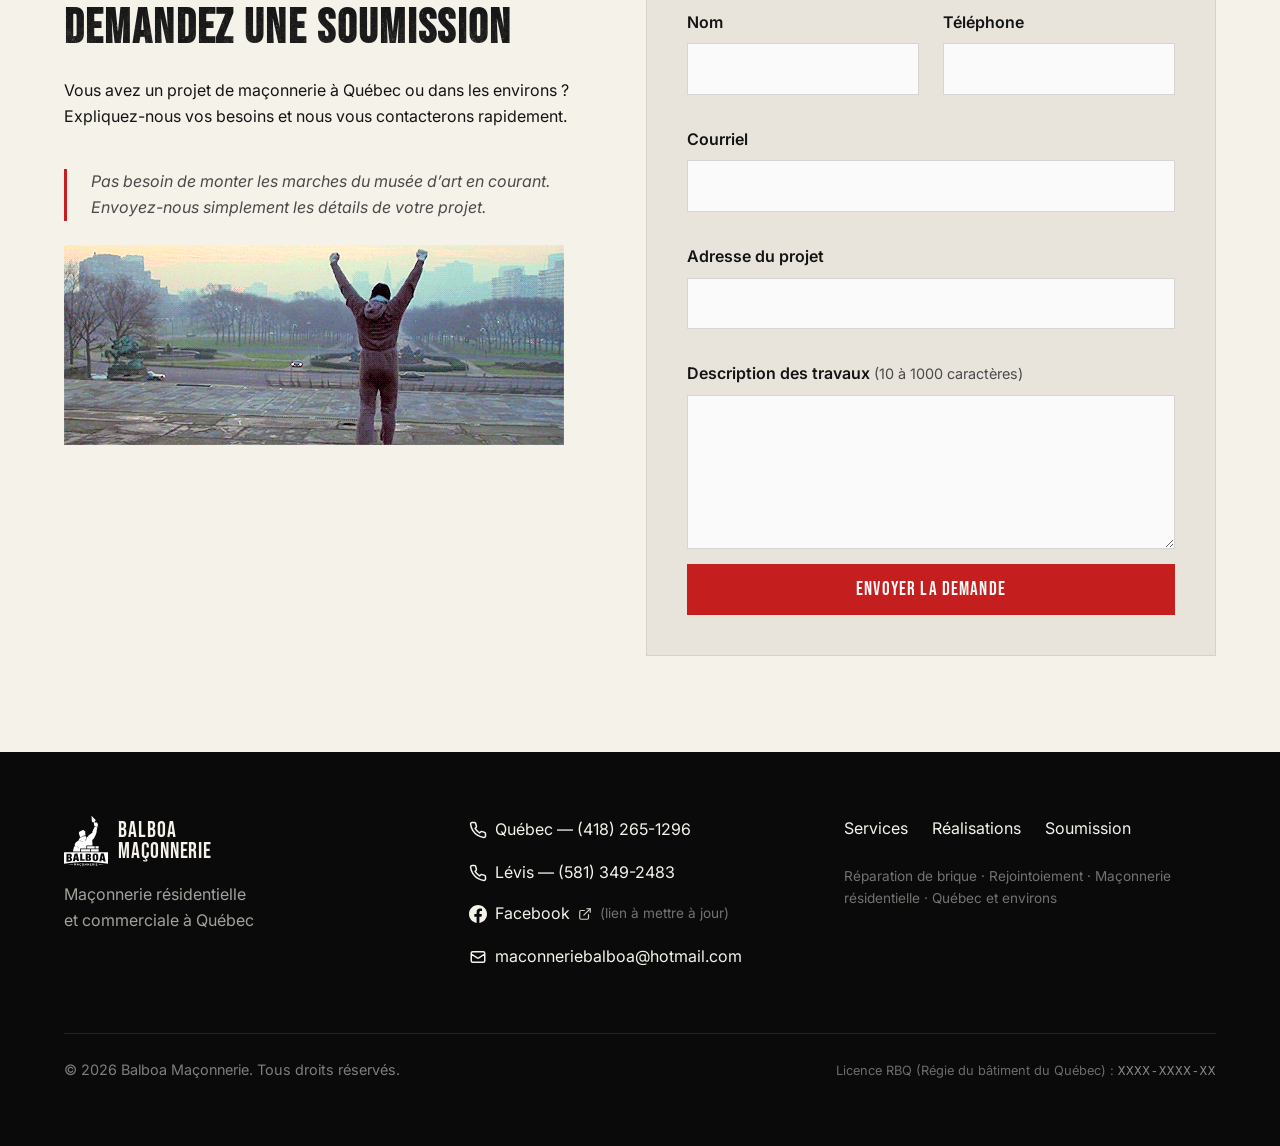
==== commit 31ad6d3a: "Mise à jour des no. de téléphone dans le footer." ====
--- a/index.html
+++ b/index.html
@@ -37,7 +37,7 @@
     "description": "Entreprise de maçonnerie à Québec : réparation de brique, rejointoiement, restauration de cheminée et petits travaux résidentiels.",
     "url": "https://balboa-maconnerie.vercel.app/",
     "image": "https://balboa-maconnerie.vercel.app/assets/mockup-reference.png",
-    "telephone": "+1-418-555-0123",
+    "telephone": ["+1-418-265-1296", "+1-581-349-2483"],
     "email": "maconneriebalboa@hotmail.com",
     "address": {
       "@type": "PostalAddress",
@@ -314,7 +314,7 @@
         </figure>
       </div>
       <div class="layout layout--center">
-        <a class="btn btn--primary" href="#soumission">Voir plus — demandez une soumission</a>
+        <a class="btn btn--primary" href="#soumission">Demandez une soumission</a>
       </div>
     </section>
 
@@ -414,11 +414,19 @@
         <h2 class="visually-hidden">Coordonnées</h2>
         <ul class="site-footer__list">
           <li>
-            <a href="tel:+14185550123" class="site-footer__link-inline">
+            <a href="tel:+14182651296" class="site-footer__link-inline">
               <svg class="site-footer__icon site-footer__icon--stroke" width="18" height="18" viewBox="0 0 24 24" aria-hidden="true" focusable="false">
                 <path d="M22 16.92v3a2 2 0 0 1-2.18 2 19.79 19.79 0 0 1-8.63-3.07 19.5 19.5 0 0 1-6-6 19.79 19.79 0 0 1-3.07-8.67A2 2 0 0 1 4.11 2h3a2 2 0 0 1 2 1.72 12.84 12.84 0 0 0 .7 2.81 2 2 0 0 1-.45 2.11L8.09 9.91a16 16 0 0 0 6 6l1.27-1.27a2 2 0 0 1 2.11-.45 12.84 12.84 0 0 0 2.81.7A2 2 0 0 1 22 16.92z"/>
               </svg>
-              <span>(418) 555-0123</span>
+              <span>Québec — (418) 265-1296</span>
+            </a>
+          </li>
+          <li>
+            <a href="tel:+15813492483" class="site-footer__link-inline">
+              <svg class="site-footer__icon site-footer__icon--stroke" width="18" height="18" viewBox="0 0 24 24" aria-hidden="true" focusable="false">
+                <path d="M22 16.92v3a2 2 0 0 1-2.18 2 19.79 19.79 0 0 1-8.63-3.07 19.5 19.5 0 0 1-6-6 19.79 19.79 0 0 1-3.07-8.67A2 2 0 0 1 4.11 2h3a2 2 0 0 1 2 1.72 12.84 12.84 0 0 0 .7 2.81 2 2 0 0 1-.45 2.11L8.09 9.91a16 16 0 0 0 6 6l1.27-1.27a2 2 0 0 1 2.11-.45 12.84 12.84 0 0 0 2.81.7A2 2 0 0 1 22 16.92z"/>
+              </svg>
+              <span>Lévis — (581) 349-2483</span>
             </a>
           </li>
           <li class="site-footer__row">
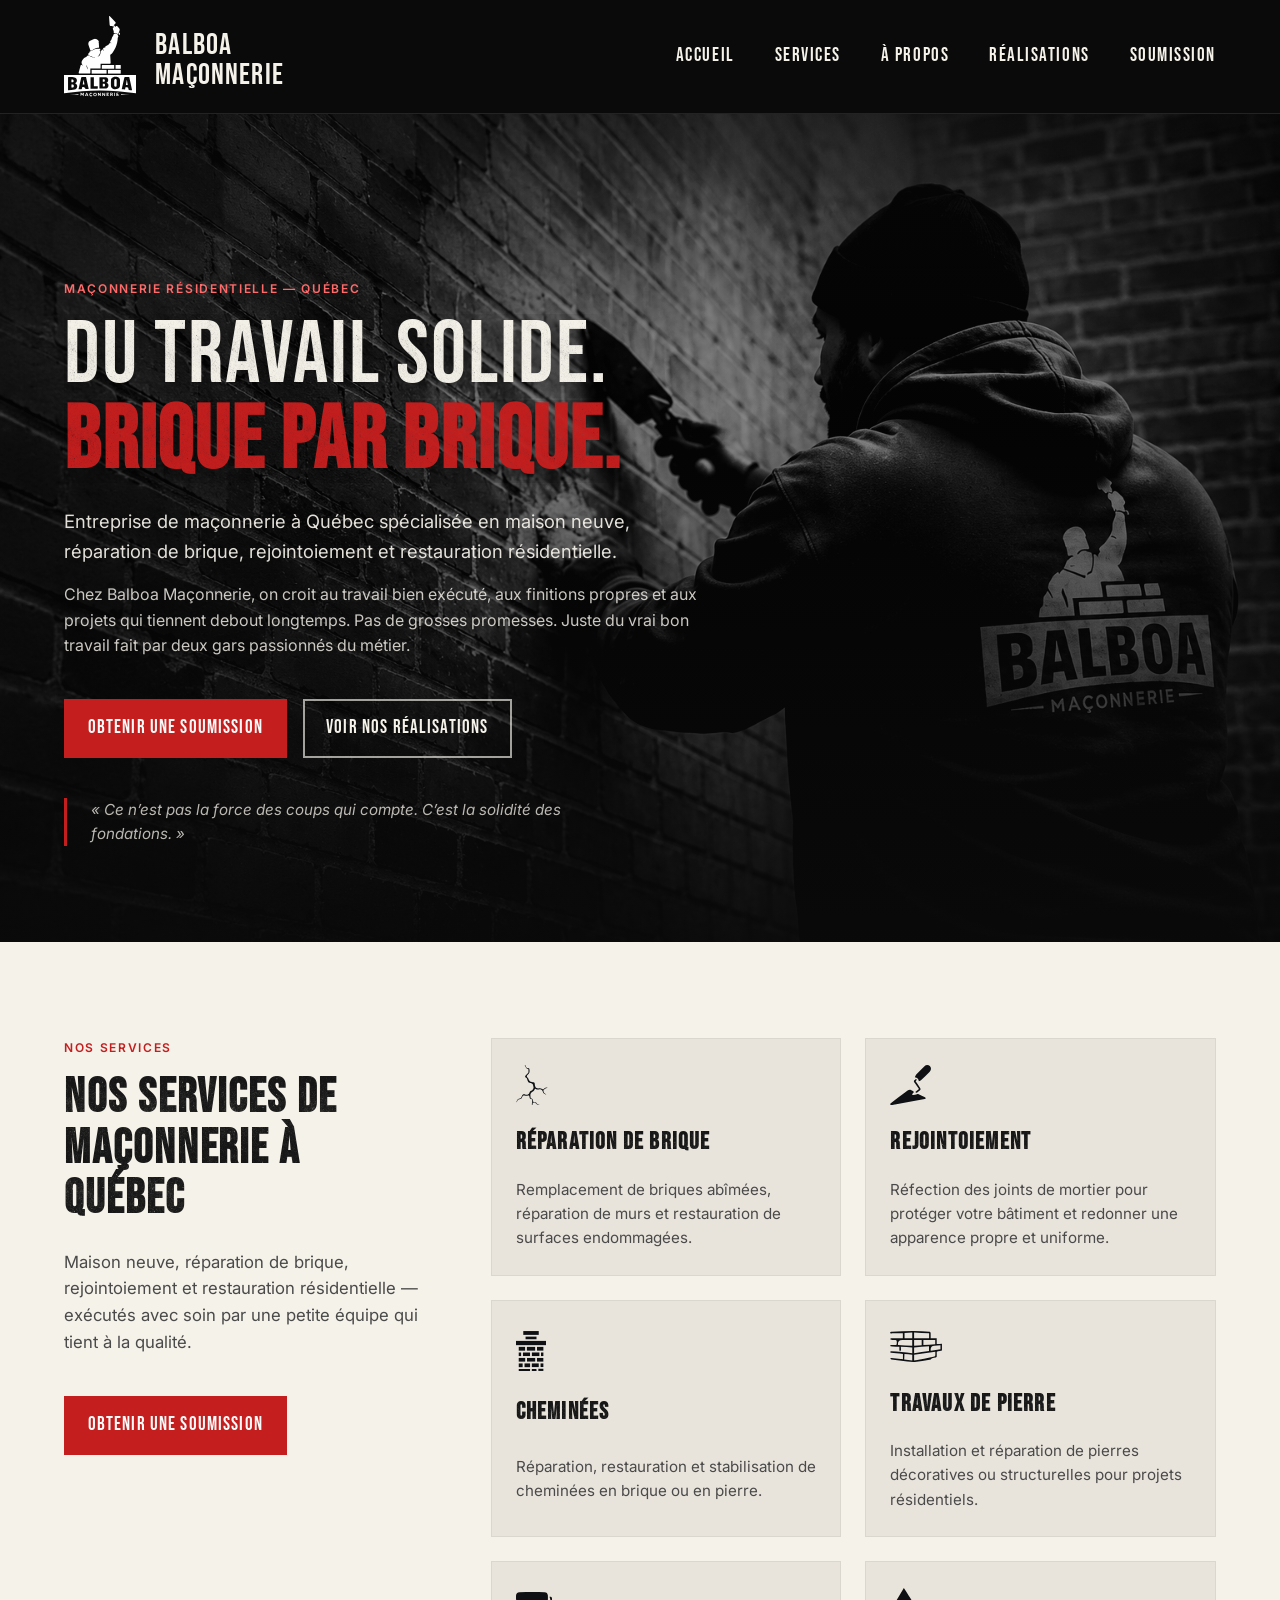
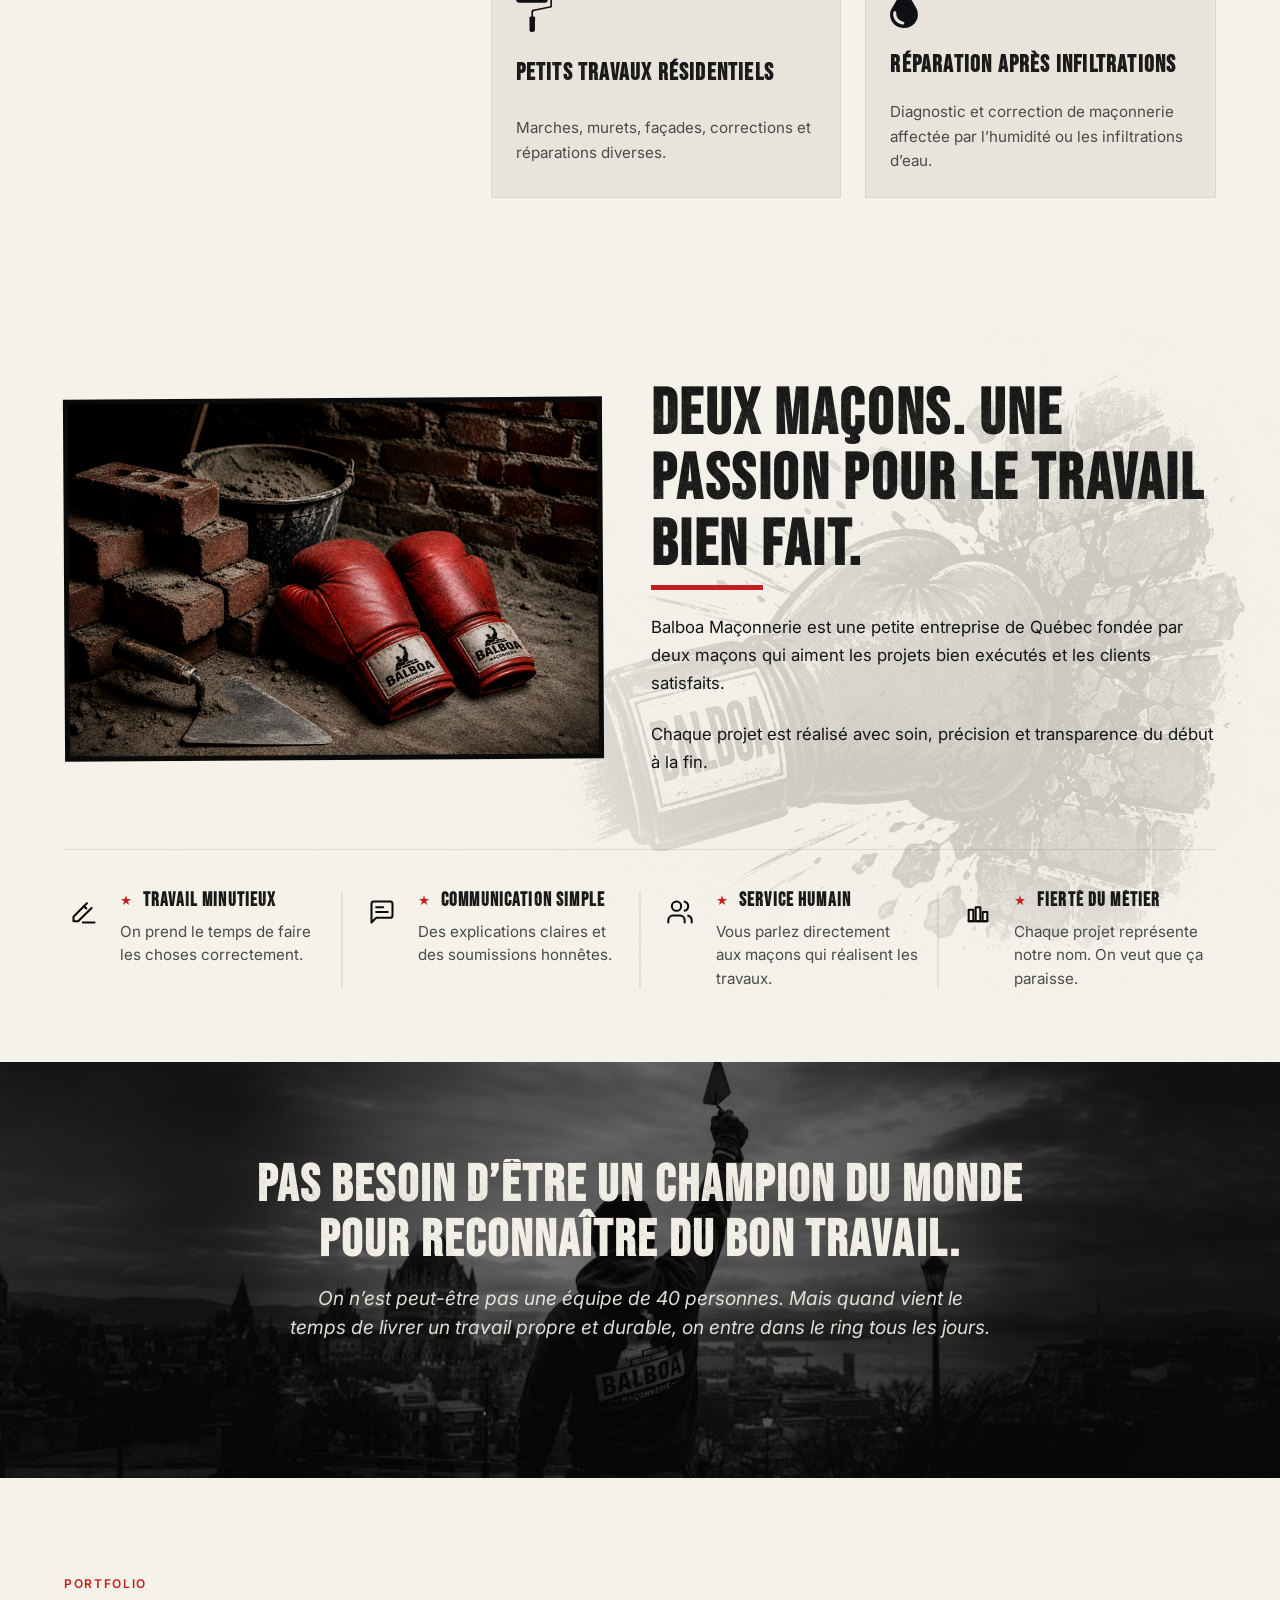
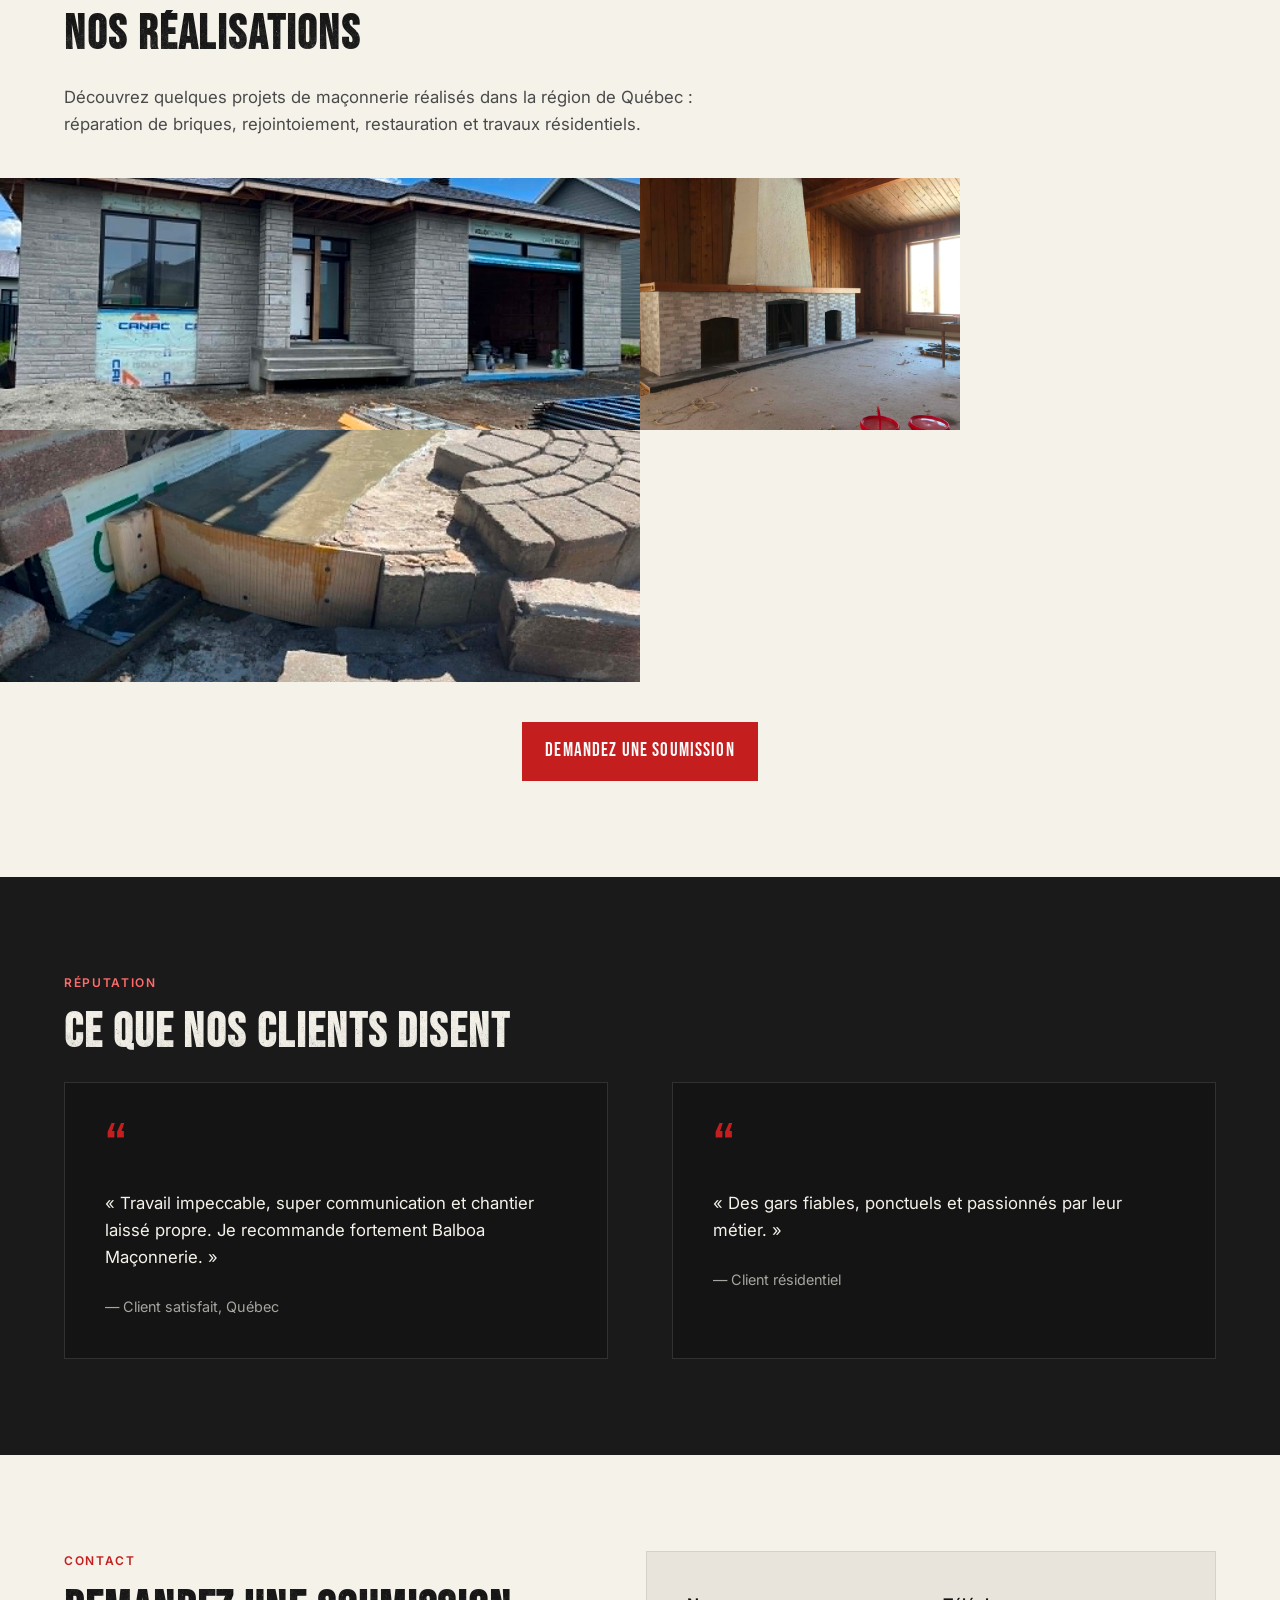
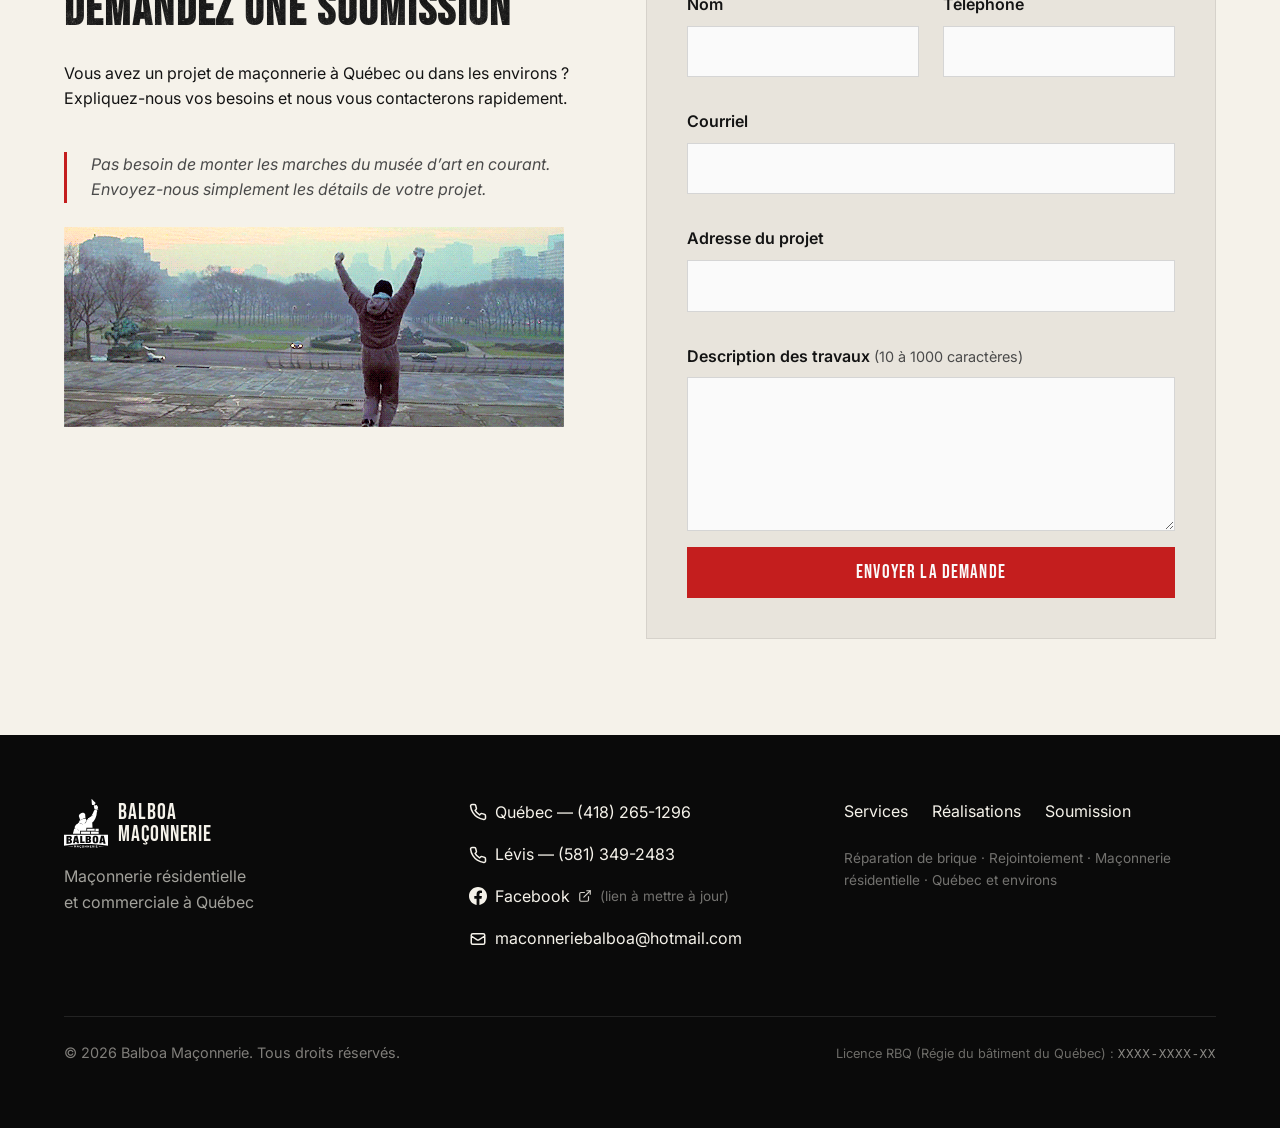
==== commit 96889b7f: "Insertion des images de réalisation, mise en vedette. Simplification du lightbox." ====
--- a/index.html
+++ b/index.html
@@ -95,8 +95,8 @@
             <span class="hero__line">Du travail solide.</span>
             <span class="hero__line hero__line--accent">Brique par brique.</span>
           </p>
-          <p class="hero__lead">Entreprise de maçonnerie à Québec spécialisée en réparation de brique, rejointoiement, restauration et petits travaux résidentiels.</p>
-          <p class="hero__text">Chez Balboa Maçonnerie, on croit au travail honnête, aux finitions propres et aux projets qui tiennent debout longtemps. Pas de grosses promesses. Juste du vrai bon travail fait par deux gars passionnés du métier.</p>
+          <p class="hero__lead">Entreprise de maçonnerie à Québec spécialisée en maison neuve, réparation de brique, rejointoiement et restauration résidentielle.</p>
+          <p class="hero__text">Chez Balboa Maçonnerie, on croit au travail bien exécuté, aux finitions propres et aux projets qui tiennent debout longtemps. Pas de grosses promesses. Juste du vrai bon travail fait par deux gars passionnés du métier.</p>
           <div class="hero__actions">
             <a class="btn btn--primary" href="#soumission">Obtenir une soumission</a>
             <a class="btn btn--ghost" href="#realisations">Voir nos réalisations</a>
@@ -113,7 +113,7 @@
         <div class="services-split__intro">
           <p class="eyebrow">Nos services</p>
           <h2 id="services-heading" class="section__title">Nos services de maçonnerie à Québec</h2>
-          <p class="section__lead">Réparation de brique, rejointoiement, restauration de cheminée et petits travaux résidentiels — exécutés par une petite équipe qui tient à la qualité.</p>
+          <p class="section__lead">Maison neuve, réparation de brique, rejointoiement et restauration résidentielle — exécutés avec soin par une petite équipe qui tient à la qualité.</p>
           <a class="btn btn--primary" href="#soumission">Obtenir une soumission</a>
         </div>
         <ul class="service-grid">
@@ -275,44 +275,7 @@
         <h2 id="gallery-heading" class="section__title">Nos réalisations</h2>
         <p class="section__lead">Découvrez quelques projets de maçonnerie réalisés dans la région de Québec&nbsp;: réparation de briques, rejointoiement, restauration et travaux résidentiels.</p>
       </div>
-      <div class="gallery layout" data-gallery>
-        <figure class="gallery__item">
-          <button type="button" class="gallery__trigger" data-gallery-open aria-haspopup="dialog" aria-expanded="false" aria-controls="lightbox-dialog">
-            <img src="/assets/realisation-1.jpg" alt="Mur de brique rouge en réfection autour d’une fenêtre : joints et maçonnerie." width="483" height="292" loading="lazy" decoding="async">
-            <span class="gallery__caption">Réfection complète de joints de mortier</span>
-          </button>
-        </figure>
-        <figure class="gallery__item">
-          <button type="button" class="gallery__trigger" data-gallery-open aria-haspopup="dialog" aria-expanded="false" aria-controls="lightbox-dialog">
-            <img src="/assets/realisation-2.jpg" alt="Cheminée résidentielle en briques rouges, chapeau de béton et ciel nuageux." width="483" height="292" loading="lazy" decoding="async">
-            <span class="gallery__caption">Réparation de cheminée résidentielle</span>
-          </button>
-        </figure>
-        <figure class="gallery__item">
-          <button type="button" class="gallery__trigger" data-gallery-open aria-haspopup="dialog" aria-expanded="false" aria-controls="lightbox-dialog">
-            <img src="/assets/realisation-3.jpg" alt="Angle de mur de brique patiné et encadrement en bois, travail de maçonnerie." width="483" height="292" loading="lazy" decoding="async">
-            <span class="gallery__caption">Remplacement de briques endommagées</span>
-          </button>
-        </figure>
-        <figure class="gallery__item">
-          <button type="button" class="gallery__trigger" data-gallery-open aria-haspopup="dialog" aria-expanded="false" aria-controls="lightbox-dialog">
-            <img src="/assets/realisation-4.jpg" alt="Mur de fondation en pierre naturelle sous une façade de briques." width="483" height="292" loading="lazy" decoding="async">
-            <span class="gallery__caption">Travaux de pierre décorative</span>
-          </button>
-        </figure>
-        <figure class="gallery__item">
-          <button type="button" class="gallery__trigger" data-gallery-open aria-haspopup="dialog" aria-expanded="false" aria-controls="lightbox-dialog">
-            <img src="/assets/realisation-5.jpg" alt="Angle d’immeuble en briques rouges avec inserts en pierre grise et fenêtre." width="483" height="292" loading="lazy" decoding="async">
-            <span class="gallery__caption">Restauration de façade</span>
-          </button>
-        </figure>
-        <figure class="gallery__item">
-          <button type="button" class="gallery__trigger" data-gallery-open aria-haspopup="dialog" aria-expanded="false" aria-controls="lightbox-dialog">
-            <img src="/assets/realisation-6.jpg" alt="Fenêtre sur mur de brique avec seuil en pierre, détail de réfection de maçonnerie." width="483" height="292" loading="lazy" decoding="async">
-            <span class="gallery__caption">Réparation après infiltration d’eau</span>
-          </button>
-        </figure>
-      </div>
+      <div class="gallery-masonry" data-gallery aria-live="polite"></div>
       <div class="layout layout--center">
         <a class="btn btn--primary" href="#soumission">Demandez une soumission</a>
       </div>
@@ -471,9 +434,11 @@
 
   <div class="lightbox" id="lightbox-dialog" role="dialog" aria-modal="true" aria-label="Agrandissement de la photo" hidden data-lightbox>
     <div class="lightbox__backdrop" data-lightbox-close tabindex="-1"></div>
-    <div class="lightbox__panel">
-      <button type="button" class="lightbox__close" data-lightbox-close aria-label="Fermer">&times;</button>
-      <img src="[data-uri]" alt="" class="lightbox__img" width="483" height="292" data-lightbox-img>
+    <div class="lightbox__content">
+      <figure class="lightbox__figure">
+        <button type="button" class="lightbox__close" data-lightbox-close aria-label="Fermer">&times;</button>
+        <img src="[data-uri]" alt="" class="lightbox__img" width="483" height="292" data-lightbox-img>
+      </figure>
       <p class="lightbox__caption" data-lightbox-caption></p>
     </div>
   </div>
--- a/styles.css
+++ b/styles.css
@@ -861,60 +861,118 @@
   font-size: 1.05rem;
 }
 
-/* Gallery */
-.gallery {
+/* Gallery — mur de briques (pleine largeur, images jointives) */
+.gallery-masonry {
   display: grid;
-  gap: var(--space-md);
-}
-
-@media (min-width: 640px) {
-  .gallery {
-    grid-template-columns: repeat(2, 1fr);
-  }
-}
-
-@media (min-width: 1024px) {
-  .gallery {
-    grid-template-columns: repeat(3, 1fr);
-  }
-}
-
-.gallery__item {
-  margin: 0;
-}
-
-.gallery__trigger {
+  gap: 0;
+  width: 100%;
+  padding: 0;
+}
+
+.gallery-masonry__item {
+  margin: 0;
+  min-height: 0;
+}
+
+.gallery-masonry__trigger {
   all: unset;
   display: block;
+  position: relative;
   cursor: zoom-in;
-  border: 1px solid rgba(0, 0, 0, 0.1);
-  background: var(--cream-muted);
   box-sizing: border-box;
   width: 100%;
-}
-
-.gallery__trigger:hover img {
+  height: 100%;
+  min-height: 14rem;
+  overflow: hidden;
+}
+
+.gallery-masonry__trigger:hover .gallery-masonry__media img,
+.gallery-masonry__trigger:focus-visible .gallery-masonry__media img {
   filter: contrast(1.06) saturate(1.05);
 }
 
-.gallery__trigger:focus-visible {
+.gallery-masonry__trigger:focus-visible {
   outline: 3px solid var(--focus);
-  outline-offset: 2px;
-}
-
-.gallery__trigger img {
+  outline-offset: -3px;
+  z-index: 1;
+}
+
+.gallery-masonry__media {
+  position: relative;
   width: 100%;
-  aspect-ratio: 483 / 292;
+  height: 100%;
+  min-height: inherit;
+}
+
+.gallery-masonry__media img {
+  width: 100%;
+  height: 100%;
+  min-height: 14rem;
   object-fit: cover;
   filter: contrast(1.03);
   transition: filter 0.25s ease;
 }
 
-.gallery .gallery__caption {
-  padding: var(--space-sm);
-  text-align: center;
-  font-size: 0.9rem;
-  color: var(--text-muted);
+.gallery-masonry__caption {
+  position: absolute;
+  inset-inline: 0;
+  bottom: 0;
+  padding: 2rem 1rem 0.85rem;
+  font-size: 0.875rem;
+  font-weight: 500;
+  line-height: 1.35;
+  text-align: left;
+  color: var(--white);
+  background: linear-gradient(
+    to top,
+    rgba(10, 10, 10, 0.82) 0%,
+    rgba(10, 10, 10, 0.45) 55%,
+    transparent 100%
+  );
+  opacity: 0;
+  transform: translateY(0.35rem);
+  transition: opacity 0.28s ease, transform 0.28s ease;
+  pointer-events: none;
+}
+
+.gallery-masonry__trigger:hover .gallery-masonry__caption,
+.gallery-masonry__trigger:focus-visible .gallery-masonry__caption {
+  opacity: 1;
+  transform: translateY(0);
+}
+
+@media (prefers-reduced-motion: reduce) {
+  .gallery-masonry__caption {
+    transform: none;
+    transition: opacity 0.15s ease;
+  }
+}
+
+@media (min-width: 768px) {
+  .gallery-masonry {
+    grid-template-columns: repeat(12, 1fr);
+    grid-template-rows: repeat(2, minmax(11rem, 28vh));
+    grid-auto-flow: dense;
+    grid-auto-rows: 0;
+    overflow: hidden;
+  }
+
+  .gallery-masonry__item {
+    grid-row: var(--gallery-row, auto);
+    grid-column: span var(--gallery-col-span, 12);
+    min-height: 0;
+  }
+
+  .gallery-masonry__trigger {
+    min-height: 0;
+    height: 100%;
+  }
+
+  .gallery-masonry__media,
+  .gallery-masonry__media img {
+    min-height: 0;
+    height: 100%;
+  }
 }
 
 /* Testimonials */
@@ -1237,41 +1295,73 @@
 .lightbox__backdrop {
   position: absolute;
   inset: 0;
-  background: rgba(0, 0, 0, 0.82);
+  background: rgba(10, 10, 10, 0.72);
   cursor: pointer;
 }
 
-.lightbox__panel {
+.lightbox__content {
   position: relative;
   z-index: 1;
-  max-width: min(96vw, 56rem);
-  background: var(--charcoal);
-  border: 1px solid rgba(255, 255, 255, 0.12);
-  padding: var(--space-md);
+  display: flex;
+  flex-direction: column;
+  align-items: center;
+  gap: var(--space-sm);
+  width: min(96vw, 56rem);
+  max-height: calc(100vh - var(--space-md) * 2);
+}
+
+.lightbox__figure {
+  position: relative;
+  margin: 0;
+  width: 100%;
+  max-height: calc(100vh - 6rem);
 }
 
 .lightbox__img {
+  display: block;
   width: 100%;
   height: auto;
+  max-height: calc(100vh - 6rem);
+  object-fit: contain;
 }
 
 .lightbox__caption {
-  margin: var(--space-sm) 0 0;
-  color: rgba(245, 242, 234, 0.85);
+  margin: 0;
+  max-width: 40rem;
+  font-size: 0.95rem;
+  line-height: 1.45;
+  text-align: center;
+  color: rgba(245, 242, 234, 0.92);
 }
 
 .lightbox__close {
   position: absolute;
-  top: 0.35rem;
-  right: 0.35rem;
-  width: 44px;
-  height: 44px;
-  border: 1px solid rgba(255, 255, 255, 0.25);
+  top: 0.5rem;
+  right: 0.5rem;
+  z-index: 2;
+  display: flex;
+  align-items: center;
+  justify-content: center;
+  width: 2.75rem;
+  height: 2.75rem;
+  padding: 0;
+  border: none;
   background: transparent;
-  color: var(--cream);
-  font-size: 1.75rem;
+  color: var(--white);
+  font-size: 2.25rem;
+  font-weight: 300;
   line-height: 1;
   cursor: pointer;
+  text-shadow: 0 1px 8px rgba(0, 0, 0, 0.65);
+}
+
+.lightbox__close:hover {
+  opacity: 0.85;
+}
+
+.lightbox__close:focus-visible {
+  outline: 3px solid var(--focus);
+  outline-offset: 2px;
 }
 
 #accueil,
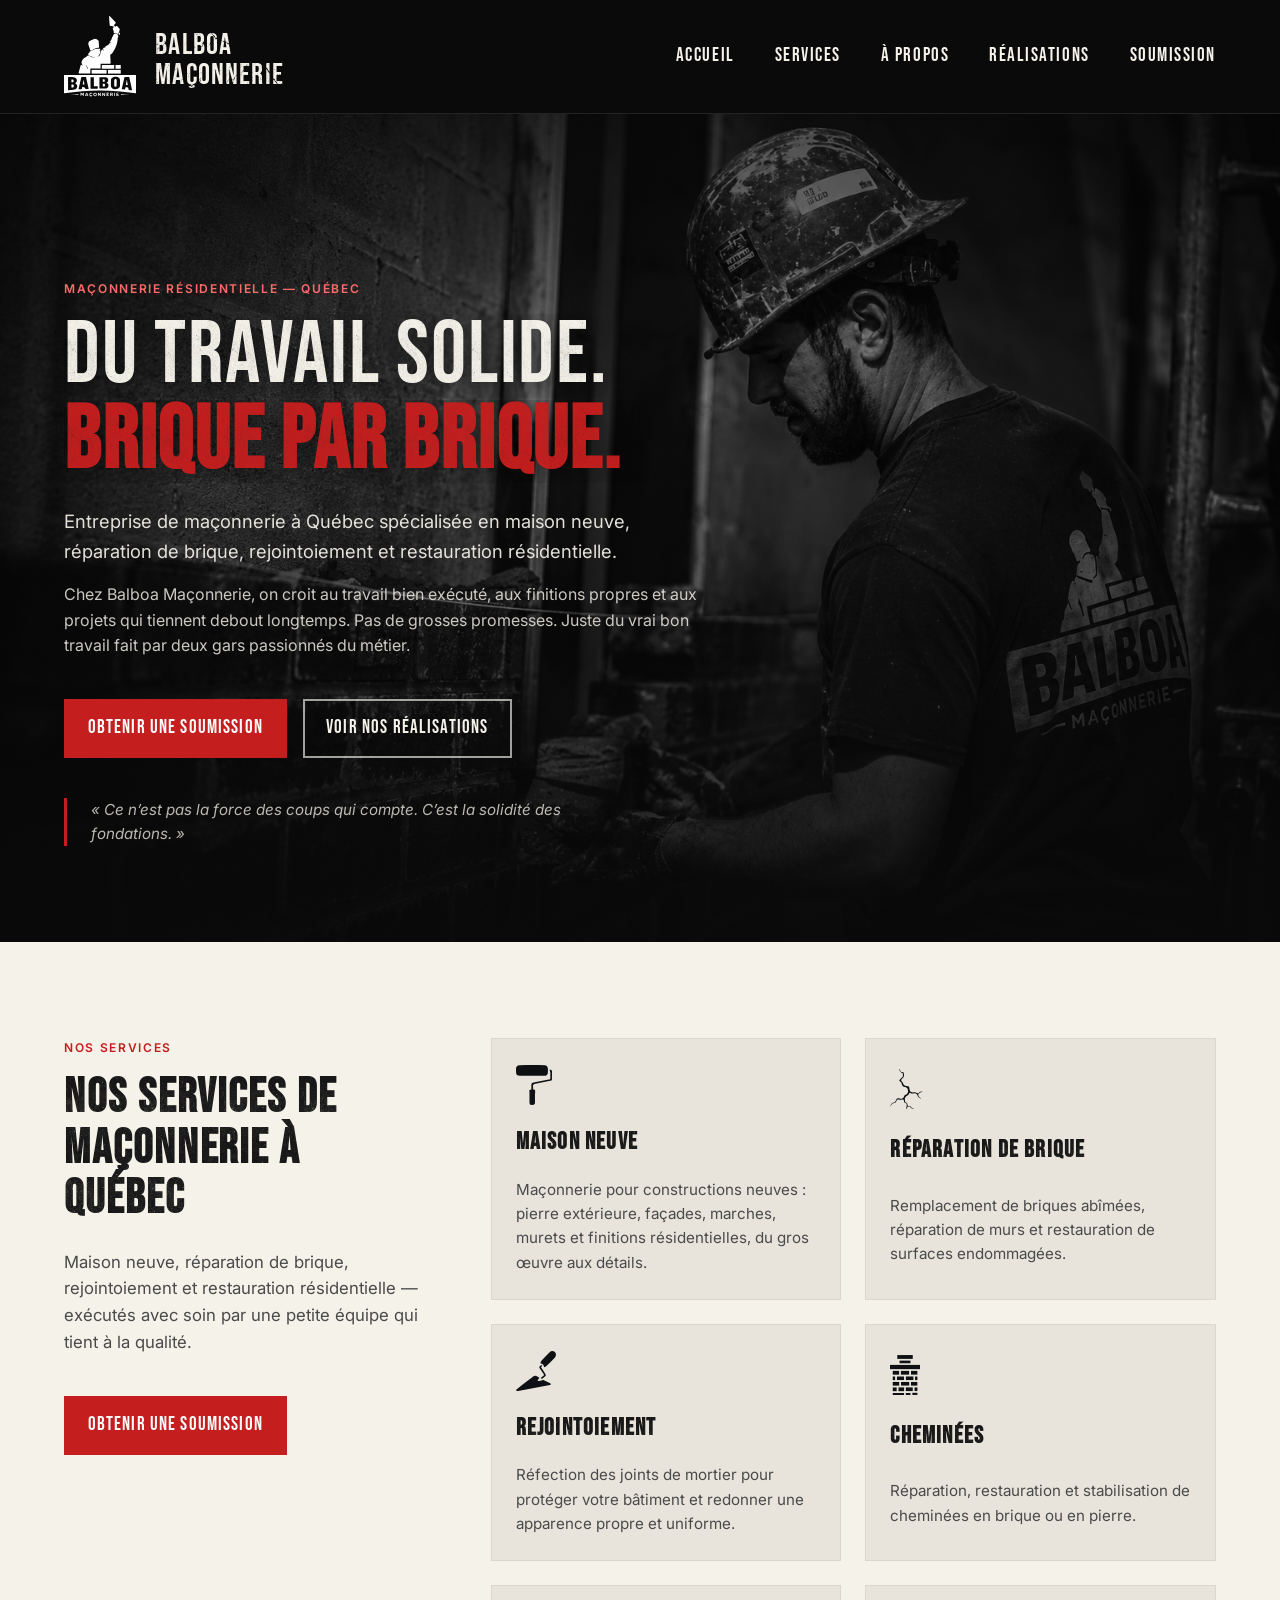
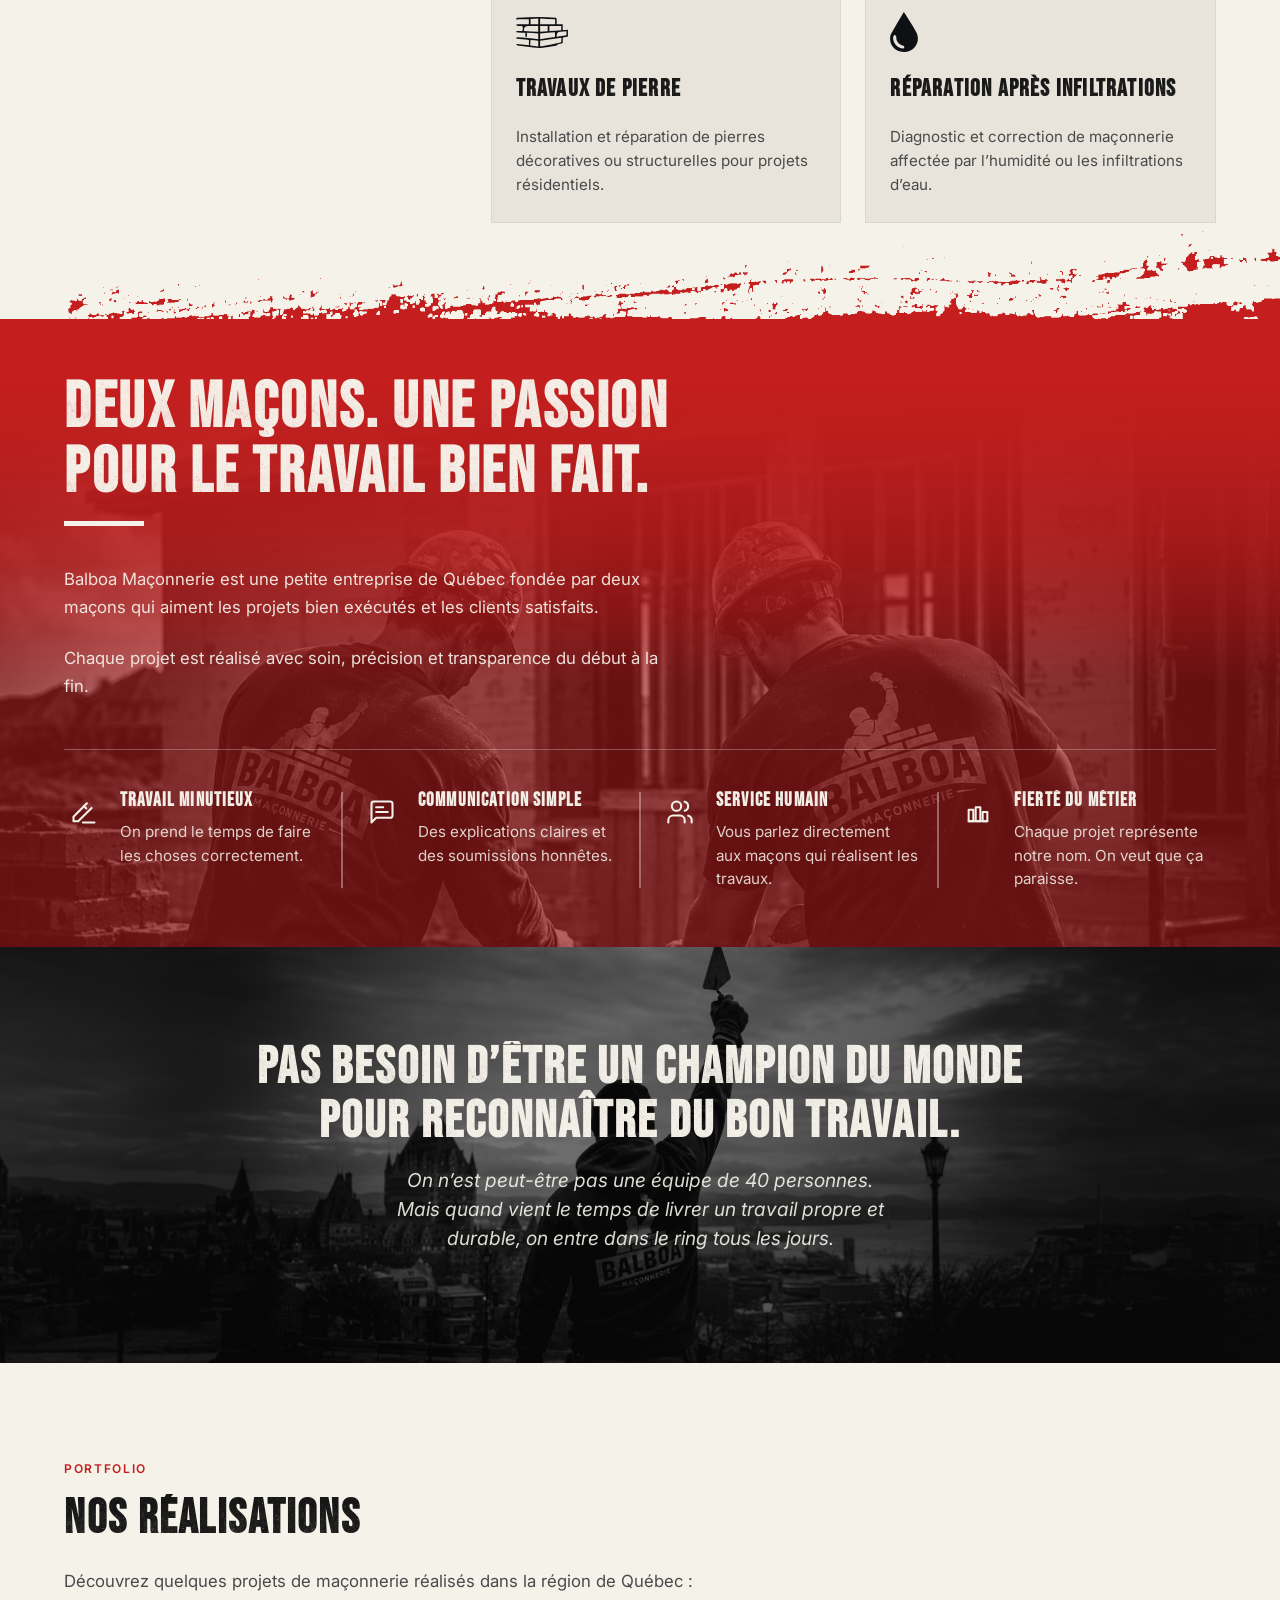
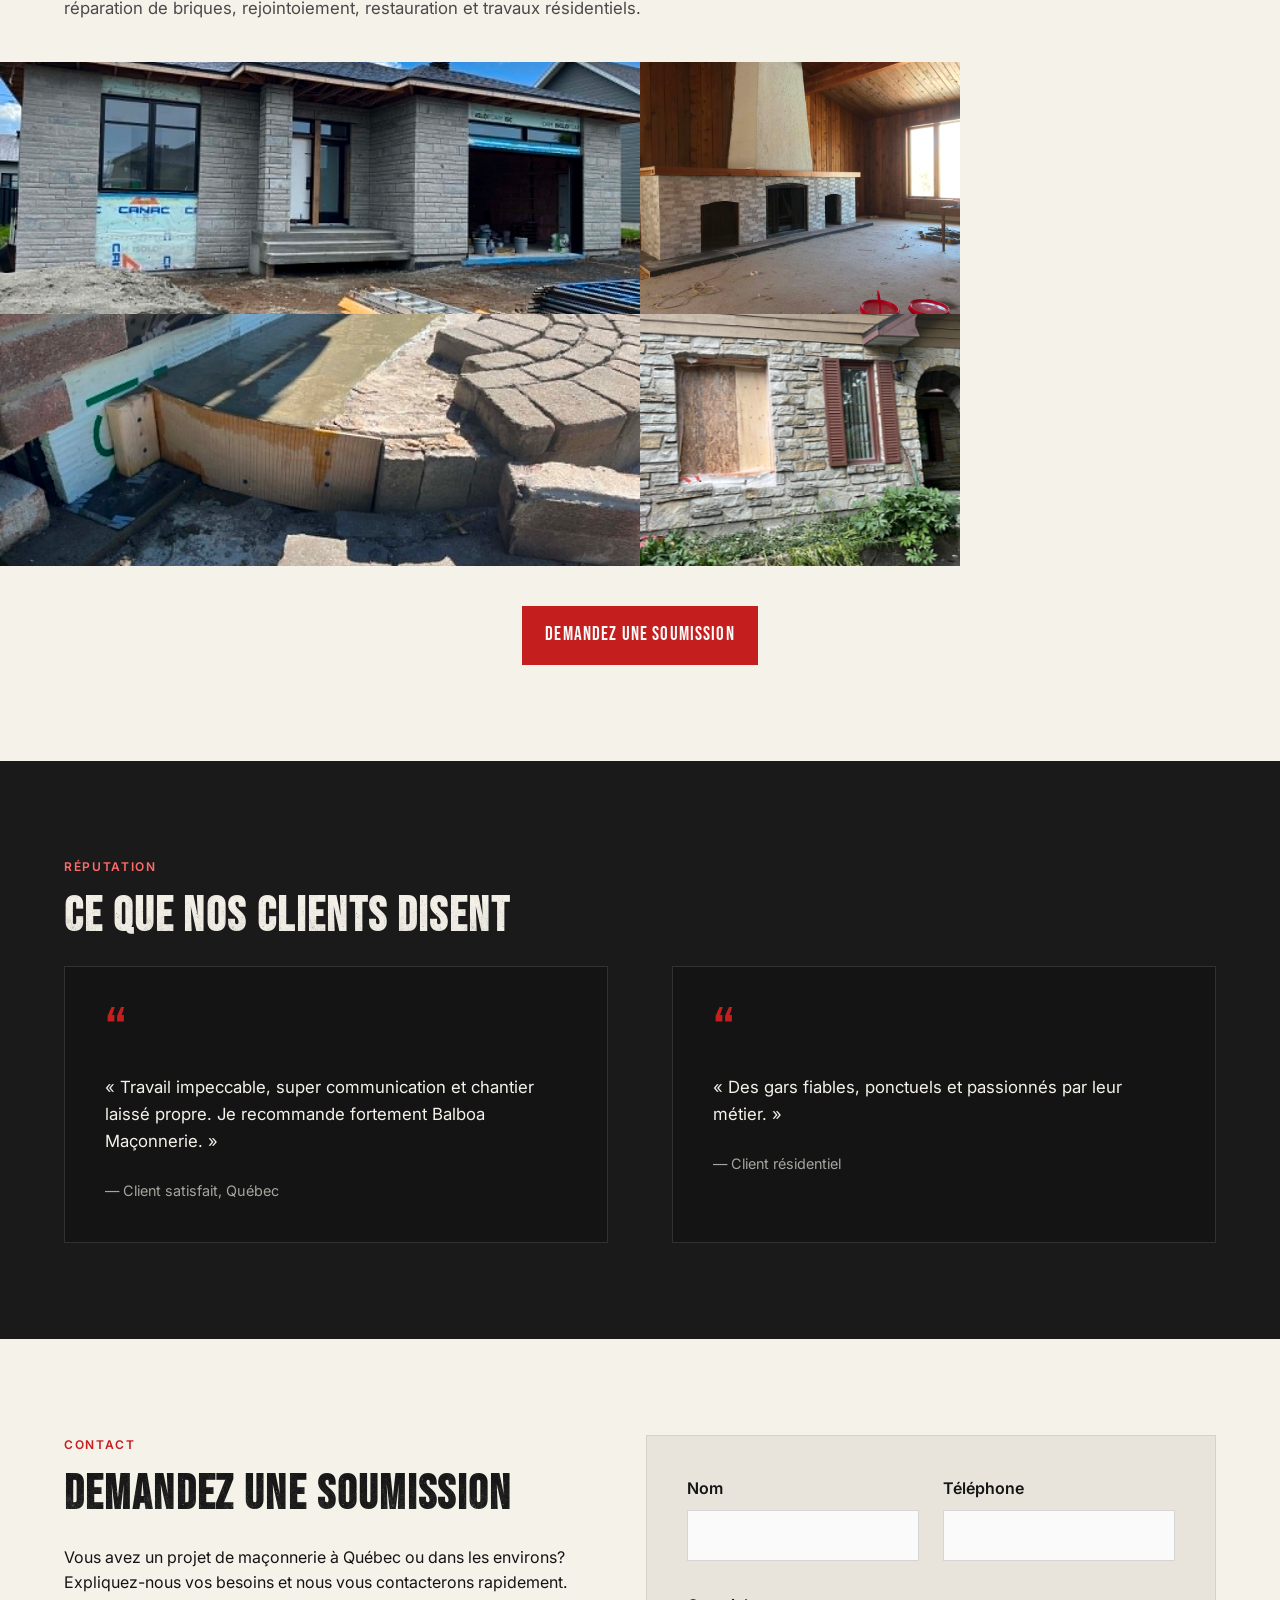
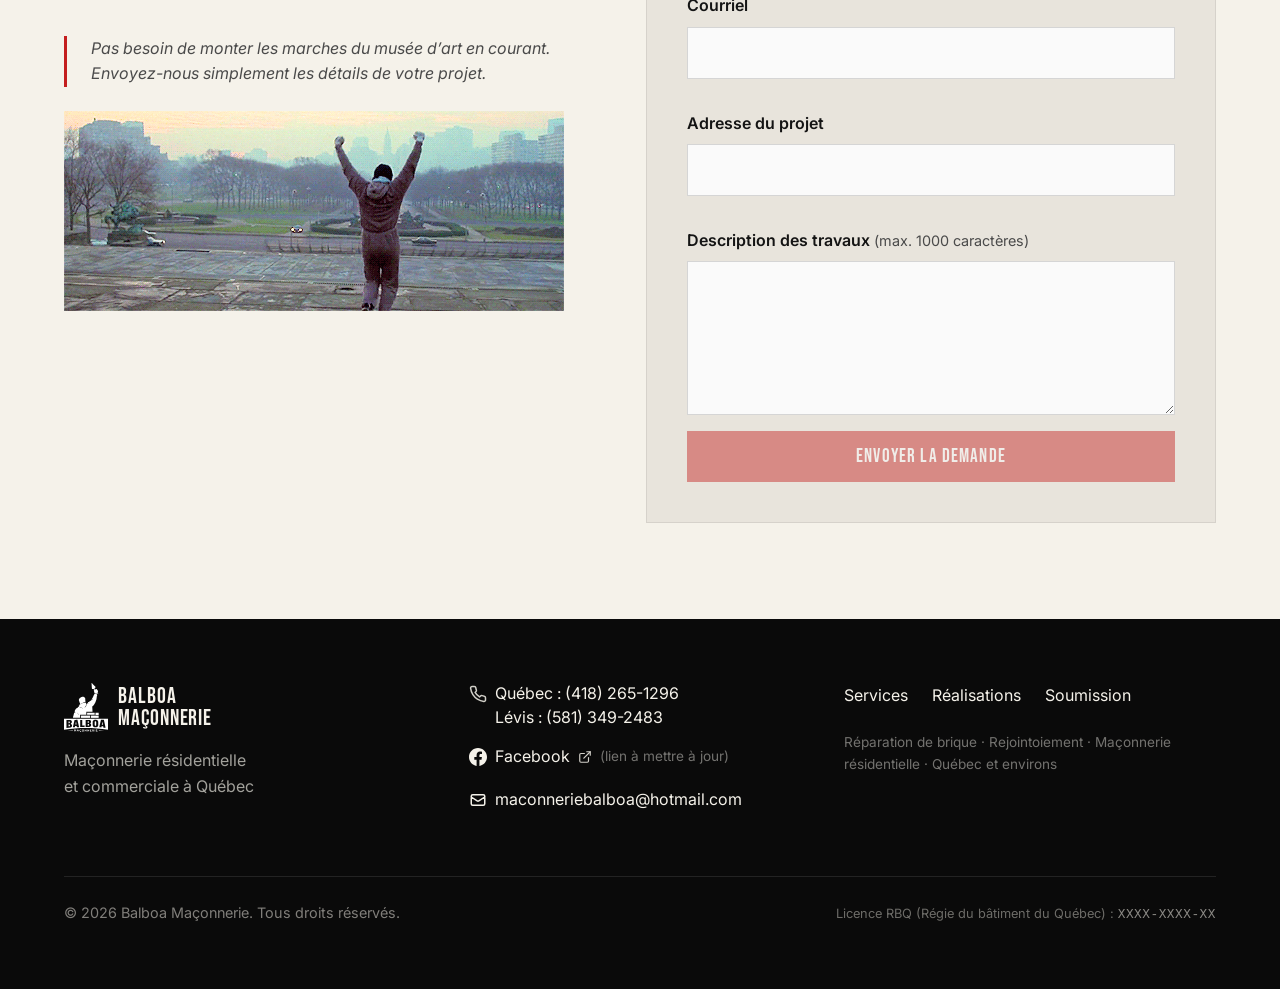
==== commit 3ffc7d62: "Changement de la photo du header, déplacement de certaines informations. Refactor de la section à pr" ====
--- a/index.html
+++ b/index.html
@@ -63,7 +63,7 @@
     <div class="site-header__inner layout">
       <a class="site-logo" href="#accueil" aria-label="Balboa Maçonnerie — accueil">
         <img src="/assets/logo.svg" alt="" width="72" height="81" decoding="async">
-        <span class="site-logo__text">Balboa<br>Maçonnerie</span>
+        <span class="site-logo__text crack">Balboa<br>Maçonnerie</span>
       </a>
       <button class="nav-toggle" type="button" aria-expanded="false" aria-controls="site-nav" data-nav-toggle>
         <span class="nav-toggle__bar" aria-hidden="true"></span>
@@ -119,6 +119,13 @@
         <ul class="service-grid">
           <li class="service-card">
             <span class="service-card__icon" aria-hidden="true">
+              <img src="/assets/__icon_renovation.svg" alt="" width="40" height="40" loading="lazy" decoding="async">
+            </span>
+            <h3 class="service-card__title">Maison neuve</h3>
+            <p>Maçonnerie pour constructions neuves&nbsp;: pierre extérieure, façades, marches, murets et finitions résidentielles, du gros œuvre aux détails.</p>
+          </li>
+          <li class="service-card">
+            <span class="service-card__icon" aria-hidden="true">
               <img src="/assets/__icon_reparation.svg" alt="" width="40" height="40" loading="lazy" decoding="async">
             </span>
             <h3 class="service-card__title">Réparation de brique</h3>
@@ -147,13 +154,6 @@
           </li>
           <li class="service-card">
             <span class="service-card__icon" aria-hidden="true">
-              <img src="/assets/__icon_renovation.svg" alt="" width="40" height="40" loading="lazy" decoding="async">
-            </span>
-            <h3 class="service-card__title">Petits travaux résidentiels</h3>
-            <p>Marches, murets, façades, corrections et réparations diverses.</p>
-          </li>
-          <li class="service-card">
-            <span class="service-card__icon" aria-hidden="true">
               <img src="/assets/__icon_infiltration.svg" alt="" width="40" height="40" loading="lazy" decoding="async">
             </span>
             <h3 class="service-card__title">Réparation après infiltrations</h3>
@@ -165,29 +165,17 @@
 
     <div class="about-band" id="a-propos">
       <div class="about-band__body">
-        <div class="about-band__texture" aria-hidden="true"></div>
-        <div class="about-band__illustration" aria-hidden="true"></div>
+        <div class="about-band__grunge-top" aria-hidden="true"></div>
+        <div class="about-band__bg" aria-hidden="true"></div>
+        <div class="about-band__overlay" aria-hidden="true"></div>
         <div class="layout about-band__layout">
           <section class="about-showcase" aria-labelledby="about-heading">
-            <div class="about-showcase__top">
-              <figure class="about-showcase__figure">
-                <img
-                  src="/assets/gloves.png"
-                  alt="Gants de boxe rouges avec le logo Balboa Maçonnerie, briques et outils de maçon sur un chantier."
-                  width="800"
-                  height="520"
-                  loading="lazy"
-                  decoding="async"
-                  class="about-showcase__photo"
-                >
-              </figure>
-              <div class="about-showcase__copy">
-                <h2 id="about-heading" class="section__title about-showcase__title">Deux maçons. Une passion pour le travail bien fait.</h2>
-                <p class="about-showcase__rule" aria-hidden="true"></p>
-                <div class="about-showcase__prose">
-                  <p>Balboa Maçonnerie est une petite entreprise de Québec fondée par deux maçons qui aiment les projets bien exécutés et les clients satisfaits.</p>
-                  <p>Chaque projet est réalisé avec soin, précision et transparence du début à la fin.</p>
-                </div>
+            <div class="about-showcase__intro">
+              <h2 id="about-heading" class="section__title section__title--on-dark about-showcase__title">Deux maçons. Une passion pour le travail bien fait.</h2>
+              <p class="about-showcase__rule" aria-hidden="true"></p>
+              <div class="about-showcase__prose">
+                <p>Balboa Maçonnerie est une petite entreprise de Québec fondée par deux maçons qui aiment les projets bien exécutés et les clients satisfaits.</p>
+                <p>Chaque projet est réalisé avec soin, précision et transparence du début à la fin.</p>
               </div>
             </div>
 
@@ -202,7 +190,7 @@
                     </svg>
                   </span>
                   <div class="about-pillar__main">
-                    <h3 class="about-pillar__heading"><span class="about-pillar__star" aria-hidden="true">★</span> Travail minutieux</h3>
+                    <h3 class="about-pillar__heading">Travail minutieux</h3>
                     <p class="about-pillar__text">On prend le temps de faire les choses correctement.</p>
                   </div>
                 </div>
@@ -217,7 +205,7 @@
                     </svg>
                   </span>
                   <div class="about-pillar__main">
-                    <h3 class="about-pillar__heading"><span class="about-pillar__star" aria-hidden="true">★</span> Communication simple</h3>
+                    <h3 class="about-pillar__heading">Communication simple</h3>
                     <p class="about-pillar__text">Des explications claires et des soumissions honnêtes.</p>
                   </div>
                 </div>
@@ -233,7 +221,7 @@
                     </svg>
                   </span>
                   <div class="about-pillar__main">
-                    <h3 class="about-pillar__heading"><span class="about-pillar__star" aria-hidden="true">★</span> Service humain</h3>
+                    <h3 class="about-pillar__heading">Service humain</h3>
                     <p class="about-pillar__text">Vous parlez directement aux maçons qui réalisent les travaux.</p>
                   </div>
                 </div>
@@ -249,7 +237,7 @@
                     </svg>
                   </span>
                   <div class="about-pillar__main">
-                    <h3 class="about-pillar__heading"><span class="about-pillar__star" aria-hidden="true">★</span> Fierté du métier</h3>
+                    <h3 class="about-pillar__heading">Fierté du métier</h3>
                     <p class="about-pillar__text">Chaque projet représente notre nom. On veut que ça paraisse.</p>
                   </div>
                 </div>
@@ -265,7 +253,7 @@
       <div class="quote-banner__overlay"></div>
       <div class="quote-banner__content layout">
         <h2 id="quote-banner-heading" class="quote-banner__title">Pas besoin d’être un champion du monde pour reconnaître du bon travail.</h2>
-        <p class="quote-banner__lead">On n’est peut-être pas une équipe de 40 personnes. Mais quand vient le temps de livrer un travail propre et durable, on entre dans le ring tous les jours.</p>
+        <p class="quote-banner__lead">On n’est peut-être pas une équipe de 40&nbsp;personnes. Mais quand vient le temps de livrer un travail propre et durable, on entre dans le ring tous les jours.</p>
       </div>
     </section>
 
@@ -307,7 +295,7 @@
         <div class="contact-split__intro">
           <p class="eyebrow">Contact</p>
           <h2 id="contact-heading" class="section__title">Demandez une soumission</h2>
-          <p>Vous avez un projet de maçonnerie à Québec ou dans les environs&nbsp;? Expliquez-nous vos besoins et nous vous contacterons rapidement.</p>
+          <p>Vous avez un projet de maçonnerie à Québec ou dans les environs? Expliquez-nous vos besoins et nous vous contacterons rapidement.</p>
           <blockquote class="contact-note">
             <p>Pas besoin de monter les marches du musée d’art en courant. Envoyez-nous simplement les détails de votre projet.</p>
           </blockquote>
@@ -353,8 +341,8 @@
               <input id="contact-address" name="projectAddress" type="text" autocomplete="address-line1" required maxlength="200">
             </div>
             <div class="field field--full">
-              <label for="contact-description">Description des travaux <span class="label-hint">(10 à 1000 caractères)</span></label>
-              <textarea id="contact-description" name="description" rows="5" required maxlength="1000" minlength="10"></textarea>
+              <label for="contact-description">Description des travaux <span class="label-hint">(max. 1000 caractères)</span></label>
+              <textarea id="contact-description" name="description" rows="5" required maxlength="1000" minlength="1"></textarea>
             </div>
           </div>
           <p class="form-status" role="status" aria-live="polite" data-form-status hidden></p>
@@ -376,21 +364,14 @@
       <div class="site-footer__contact">
         <h2 class="visually-hidden">Coordonnées</h2>
         <ul class="site-footer__list">
-          <li>
-            <a href="tel:+14182651296" class="site-footer__link-inline">
-              <svg class="site-footer__icon site-footer__icon--stroke" width="18" height="18" viewBox="0 0 24 24" aria-hidden="true" focusable="false">
+          <li class="site-footer__phones">
+            <span class="site-footer__phones-icon" aria-hidden="true">
+              <svg class="site-footer__icon site-footer__icon--stroke" width="18" height="18" viewBox="0 0 24 24" focusable="false">
                 <path d="M22 16.92v3a2 2 0 0 1-2.18 2 19.79 19.79 0 0 1-8.63-3.07 19.5 19.5 0 0 1-6-6 19.79 19.79 0 0 1-3.07-8.67A2 2 0 0 1 4.11 2h3a2 2 0 0 1 2 1.72 12.84 12.84 0 0 0 .7 2.81 2 2 0 0 1-.45 2.11L8.09 9.91a16 16 0 0 0 6 6l1.27-1.27a2 2 0 0 1 2.11-.45 12.84 12.84 0 0 0 2.81.7A2 2 0 0 1 22 16.92z"/>
               </svg>
-              <span>Québec — (418) 265-1296</span>
-            </a>
-          </li>
-          <li>
-            <a href="tel:+15813492483" class="site-footer__link-inline">
-              <svg class="site-footer__icon site-footer__icon--stroke" width="18" height="18" viewBox="0 0 24 24" aria-hidden="true" focusable="false">
-                <path d="M22 16.92v3a2 2 0 0 1-2.18 2 19.79 19.79 0 0 1-8.63-3.07 19.5 19.5 0 0 1-6-6 19.79 19.79 0 0 1-3.07-8.67A2 2 0 0 1 4.11 2h3a2 2 0 0 1 2 1.72 12.84 12.84 0 0 0 .7 2.81 2 2 0 0 1-.45 2.11L8.09 9.91a16 16 0 0 0 6 6l1.27-1.27a2 2 0 0 1 2.11-.45 12.84 12.84 0 0 0 2.81.7A2 2 0 0 1 22 16.92z"/>
-              </svg>
-              <span>Lévis — (581) 349-2483</span>
-            </a>
+            </span>
+            <a href="tel:+14182651296" class="site-footer__phones-link">Québec&nbsp;: (418) 265-1296</a>
+            <a href="tel:+15813492483" class="site-footer__phones-link">Lévis&nbsp;: (581) 349-2483</a>
           </li>
           <li class="site-footer__row">
             <a href="https://www.facebook.com/" class="site-footer__link-inline" rel="noopener noreferrer" target="_blank">
--- a/styles.css
+++ b/styles.css
@@ -32,6 +32,7 @@
 
 html {
   scroll-behavior: smooth;
+  overflow-x: clip;
 }
 
 @media (prefers-reduced-motion: reduce) {
@@ -294,7 +295,7 @@
   inset: 0;
   z-index: 0;
   background-color: var(--black);
-  background-image: url("/assets/hero.png");
+  background-image: url("/assets/hero.jpg");
   background-size: cover;
   background-position: left center;
   background-repeat: no-repeat;
@@ -418,6 +419,17 @@
   color: var(--white);
 }
 
+.btn--primary:disabled {
+  opacity: 0.45;
+  cursor: not-allowed;
+}
+
+.btn--primary:disabled:hover {
+  background: var(--accent);
+  border-color: var(--accent);
+  color: var(--white);
+}
+
 .btn--ghost {
   background: transparent;
   color: var(--cream);
@@ -482,6 +494,18 @@
     mask-position: 0 0;
     mask-mode: luminance;
   }
+
+  .crack {
+    -webkit-mask-image: url("/assets/crack.jpg");
+    mask-image: url("/assets/crack.jpg");
+    -webkit-mask-size: 220px 220px;
+    mask-size: 220px 220px;
+    -webkit-mask-repeat: repeat;
+    mask-repeat: repeat;
+    -webkit-mask-position: -50% 0;
+    mask-position: -50% 0;
+    mask-mode: luminance;
+  }
 }
 
 .section__lead {
@@ -580,90 +604,111 @@
   font-size: 0.95rem;
 }
 
-/* À propos — bande affiche / chantier */
+/* À propos — bande rouge, photo complice en fond */
 .about-band {
   position: relative;
+  overflow-x: clip;
+  --about-grunge-ratio: 2431 / 770;
+  --about-photo-fade-end: 58%;
+}
+
+/* Contour grunge — ratio natif de grunge.png (2431×770), à cheval sur le haut du bloc */
+.about-band__grunge-top {
+  position: absolute;
+  top: 0;
+  left: -200px;
+  width: 130%;
+  height: auto;
+  aspect-ratio: var(--about-grunge-ratio);
+  transform: translateY(-20%);
+  z-index: 0;
+  pointer-events: none;
+  opacity: 1;
+  background-color: var(--accent);
+  -webkit-mask-image: url("/assets/grunge.png");
+  mask-image: url("/assets/grunge.png");
+  -webkit-mask-size: 100% auto;
+  mask-size: 100% auto;
+  -webkit-mask-repeat: no-repeat;
+  mask-repeat: no-repeat;
+  -webkit-mask-position: center bottom;
+  mask-position: center bottom;
+  -webkit-mask-mode: alpha;
+  mask-mode: alpha;
 }
 
 .about-band__body {
   position: relative;
-  background-color: var(--cream);
-  padding-block: clamp(2.5rem, 6vw, 4.5rem);
-  overflow: hidden;
-}
-
-.about-band__texture {
+  color: var(--cream);
+  padding-block: clamp(2rem, 5vw, 3.5rem);
+  overflow-x: clip;
+}
+
+.about-band__bg {
+  position: absolute;
+  inset: 0;
+  z-index: 1;
+  background-color: var(--accent);
+}
+
+.about-band__bg::after {
+  content: "";
+  position: absolute;
+  inset: 0;
+  background-image: url("/assets/complice.jpg");
+  background-size: cover;
+  background-position: center top;
+  background-repeat: no-repeat;
+  filter: grayscale(0.15) contrast(1.05);
+  -webkit-mask-image: linear-gradient(
+    to bottom,
+    transparent 0%,
+    transparent 10%,
+    rgba(0, 0, 0, 0.14) 22%,
+    rgba(0, 0, 0, 0.35) 36%,
+    rgba(0, 0, 0, 0.68) 48%,
+    #000 var(--about-photo-fade-end)
+  );
+  mask-image: linear-gradient(
+    to bottom,
+    transparent 0%,
+    transparent 10%,
+    rgba(0, 0, 0, 0.14) 22%,
+    rgba(0, 0, 0, 0.35) 36%,
+    rgba(0, 0, 0, 0.68) 48%,
+    #000 var(--about-photo-fade-end)
+  );
+}
+
+.about-band__overlay {
   position: absolute;
   inset: 0;
   z-index: 2;
-  pointer-events: none;
-  opacity: 0.055;
-  background-image: url("/assets/grit.png");
-  background-size: 140px;
-  mix-blend-mode: multiply;
-}
-
-.about-band__illustration {
-  position: absolute;
-  inset: 0;
-  z-index: 0;
-  pointer-events: none;
-  background-image: url("/assets/illustration.png");
-  background-repeat: no-repeat;
-  background-position: right center;
-  background-size: auto 100%;
-  filter: grayscale(1);
-  opacity: 0.16;
-}
-
-@media (min-width: 900px) {
-  .about-band__illustration {
-    opacity: 0.18;
-  }
+  /* Vertical, même logique que le masque photo — évite la ligne visible à droite (135deg) */
+  background: linear-gradient(
+    to bottom,
+    rgba(196, 30, 30, 0.76) 0%,
+    rgba(196, 30, 30, 0.72) 10%,
+    rgba(190, 29, 29, 0.68) 22%,
+    rgba(180, 27, 27, 0.64) 36%,
+    rgba(160, 24, 24, 0.62) 58%,
+    rgba(160, 24, 24, 0.62) 100%
+  );
 }
 
 .about-band__layout {
   position: relative;
-  z-index: 1;
+  z-index: 3;
 }
 
 .about-showcase {
   display: flex;
   flex-direction: column;
-  gap: clamp(2rem, 5vw, 3.5rem);
-}
-
-.about-showcase__top {
-  display: grid;
-  gap: var(--space-xl);
-  align-items: start;
-}
-
-@media (min-width: 900px) {
-  .about-showcase__top {
-    grid-template-columns: minmax(0, 1fr) minmax(0, 1.05fr);
-    gap: clamp(1.5rem, 4vw, 3rem);
-    align-items: center;
-  }
-}
-
-.about-showcase__figure {
-  margin: 0;
-  padding: 5px;
-  background: var(--black);
-  transform: rotate(-0.35deg);
-}
-
-.about-showcase__photo {
-  display: block;
-  width: 100%;
-  height: auto;
-  filter: contrast(1.05);
-}
-
-.about-showcase__copy {
-  position: relative;
-  padding: var(--space-sm) 0;
+  gap: clamp(2rem, 5vw, 3rem);
+}
+
+.about-showcase__intro {
+  max-width: 44rem;
 }
 
 .about-showcase__title,
@@ -675,15 +720,16 @@
 .about-showcase__title {
   font-size: clamp(2.55rem, 5.8vw, 4rem);
   letter-spacing: 0.04em;
-  margin: 0 0 0.45rem;
+  margin: 0;
   line-height: 1.02;
+  color: var(--cream);
 }
 
 .about-showcase__rule {
-  width: clamp(4.25rem, 20vw, 7rem);
+  width: clamp(3rem, 14vw, 5rem);
   height: 5px;
-  margin: 0 0 var(--space-md);
-  background: var(--accent);
+  margin: var(--space-sm) 0 var(--space-lg);
+  background: var(--cream);
   border-radius: 0;
   box-shadow: none;
 }
@@ -693,7 +739,7 @@
   max-width: 38rem;
   font-size: 1.05rem;
   line-height: 1.65;
-  color: var(--text);
+  color: rgba(245, 242, 234, 0.92);
 }
 
 .about-showcase__prose p:last-child {
@@ -704,7 +750,7 @@
   list-style: none;
   margin: 0;
   padding: clamp(1.5rem, 4vw, 2.5rem) 0 0;
-  border-top: 1px solid rgba(0, 0, 0, 0.1);
+  border-top: 1px solid rgba(245, 242, 234, 0.28);
   display: grid;
   gap: var(--space-lg);
   --about-pillars-col-gap: var(--space-lg);
@@ -726,10 +772,10 @@
     position: absolute;
     top: 0.15rem;
     bottom: 0.15rem;
-    width: 1px;
+    width: 2px;
     right: calc(-0.5 * var(--about-pillars-col-gap));
     transform: translateX(50%);
-    background: rgba(0, 0, 0, 0.14);
+    background: rgba(249, 249, 249, 0.22);
   }
 }
 
@@ -748,7 +794,7 @@
     width: 1px;
     right: calc(-0.5 * var(--about-pillars-col-gap));
     transform: translateX(50%);
-    background: rgba(0, 0, 0, 0.14);
+    background: rgba(245, 242, 234, 0.737);
   }
 }
 
@@ -766,7 +812,7 @@
   width: 2.5rem;
   height: 2.5rem;
   margin-top: 0.15rem;
-  color: var(--black);
+  color: var(--cream);
 }
 
 .about-pillar__heading {
@@ -776,22 +822,14 @@
   text-transform: uppercase;
   margin: 0 0 var(--space-xs);
   line-height: 1.15;
-  color: var(--text);
-}
-
-.about-pillar__star {
-  display: inline-block;
-  margin-right: 0.35rem;
-  color: var(--accent);
-  font-size: 0.7em;
-  vertical-align: 0.05em;
+  color: var(--cream);
 }
 
 .about-pillar__text {
   margin: 0;
   font-size: 0.95rem;
   line-height: 1.55;
-  color: var(--text-muted);
+  color: rgba(245, 242, 234, 0.85);
 }
 
 /* Quote banner */
@@ -846,12 +884,18 @@
 }
 
 .quote-banner__lead {
-  margin: 0 auto var(--space-lg);
+  margin: 0 auto 1rem;
   max-width: 44rem;
   font-size: clamp(1rem, 2.2vw, 1.2rem);
   font-style: italic;
   line-height: 1.5;
   color: rgba(245, 242, 234, 0.9);
+}
+
+@media (min-width: 768px) {
+  .quote-banner__lead {
+    max-width: 32rem;
+  }
 }
 
 .quote-banner__text {
@@ -1070,6 +1114,21 @@
   padding: var(--space-lg);
 }
 
+@media (max-width: 767px) {
+  #soumission {
+    overflow-x: clip;
+  }
+
+  .contact-form {
+    width: 100vw;
+    max-width: 100vw;
+    margin-inline: calc(50% - 50vw);
+    padding: var(--space-sm) var(--space-md);
+    border-inline: none;
+    box-sizing: border-box;
+  }
+}
+
 .form-grid {
   display: grid;
   gap: var(--space-md);
@@ -1160,6 +1219,26 @@
   align-items: center;
   gap: 0.5rem;
   vertical-align: middle;
+}
+
+.site-footer__phones {
+  display: grid;
+  grid-template-columns: 18px 1fr;
+  column-gap: 0.5rem;
+  row-gap: 0.15rem;
+  align-items: center;
+}
+
+.site-footer__phones-icon {
+  grid-column: 1;
+  grid-row: 1 / -1;
+  align-self: center;
+  line-height: 0;
+}
+
+.site-footer__phones-link {
+  grid-column: 2;
+  line-height: 1.35;
 }
 
 .site-footer__row {
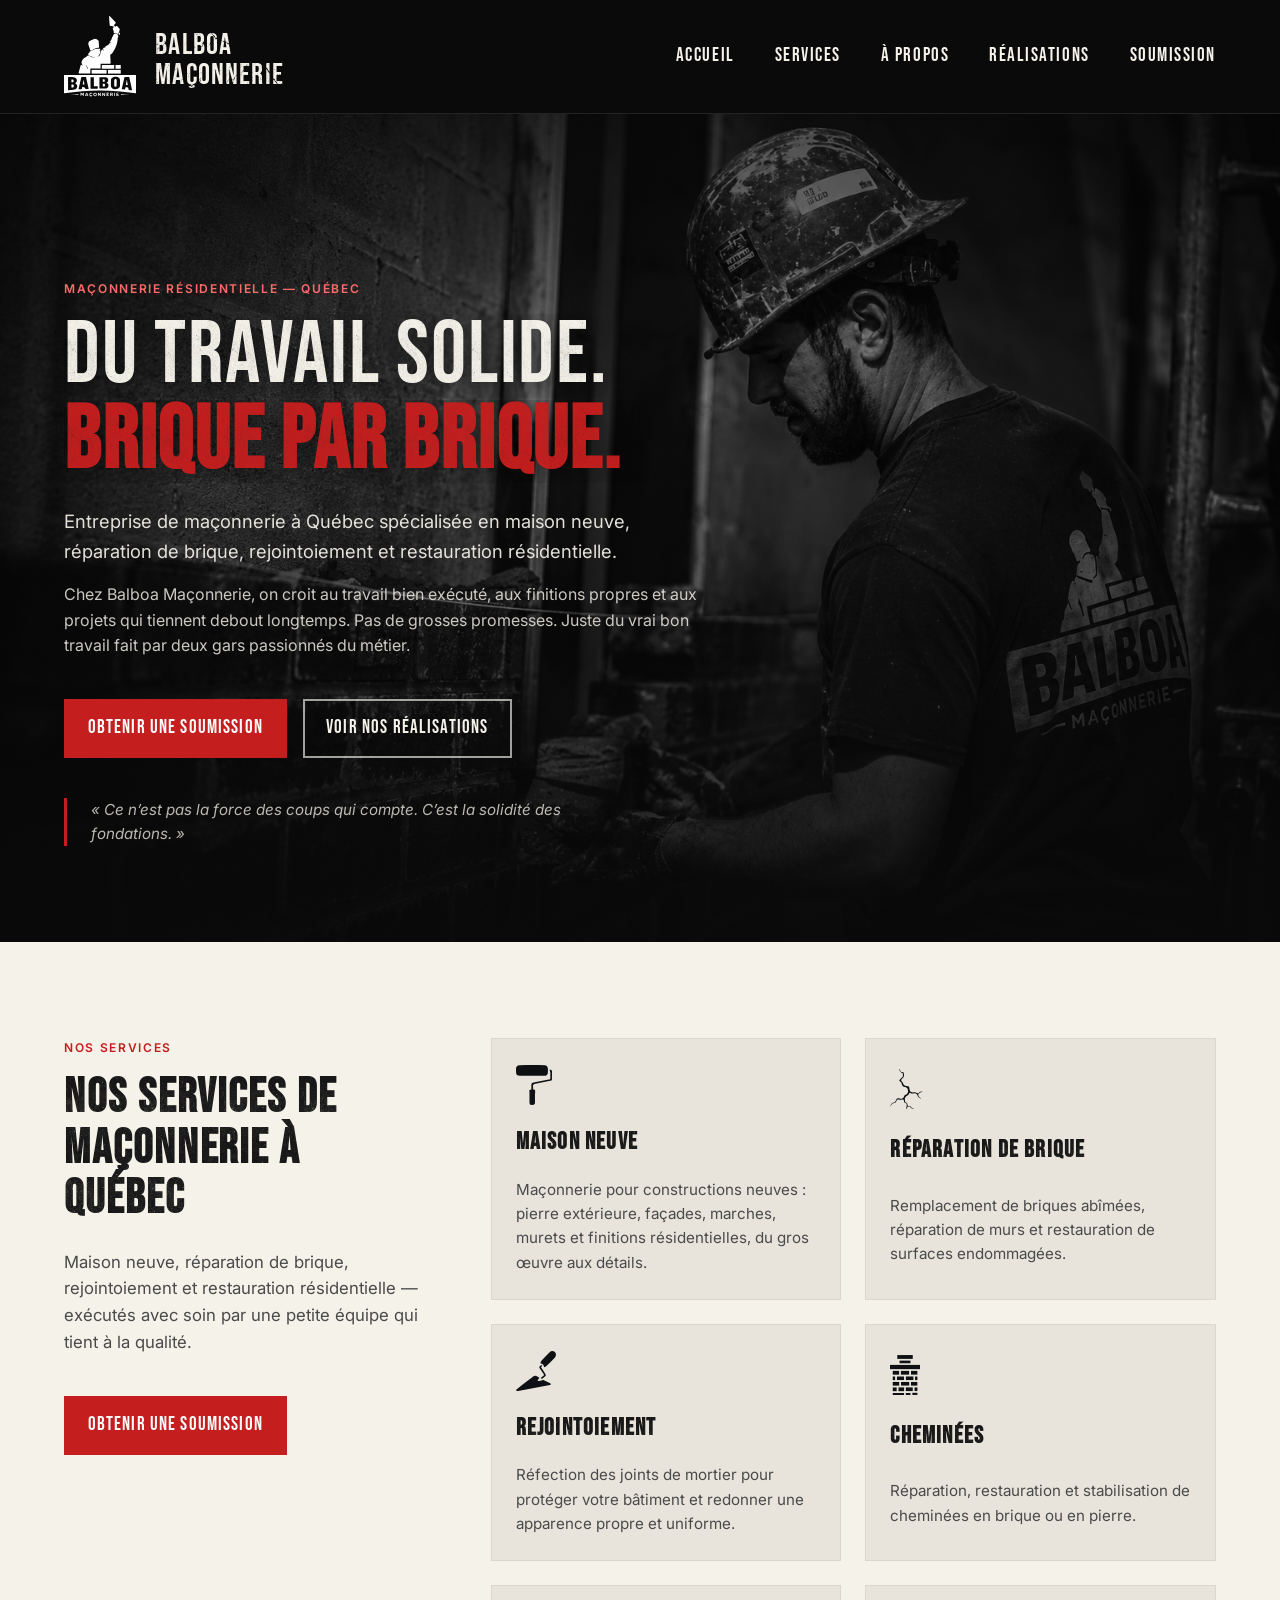
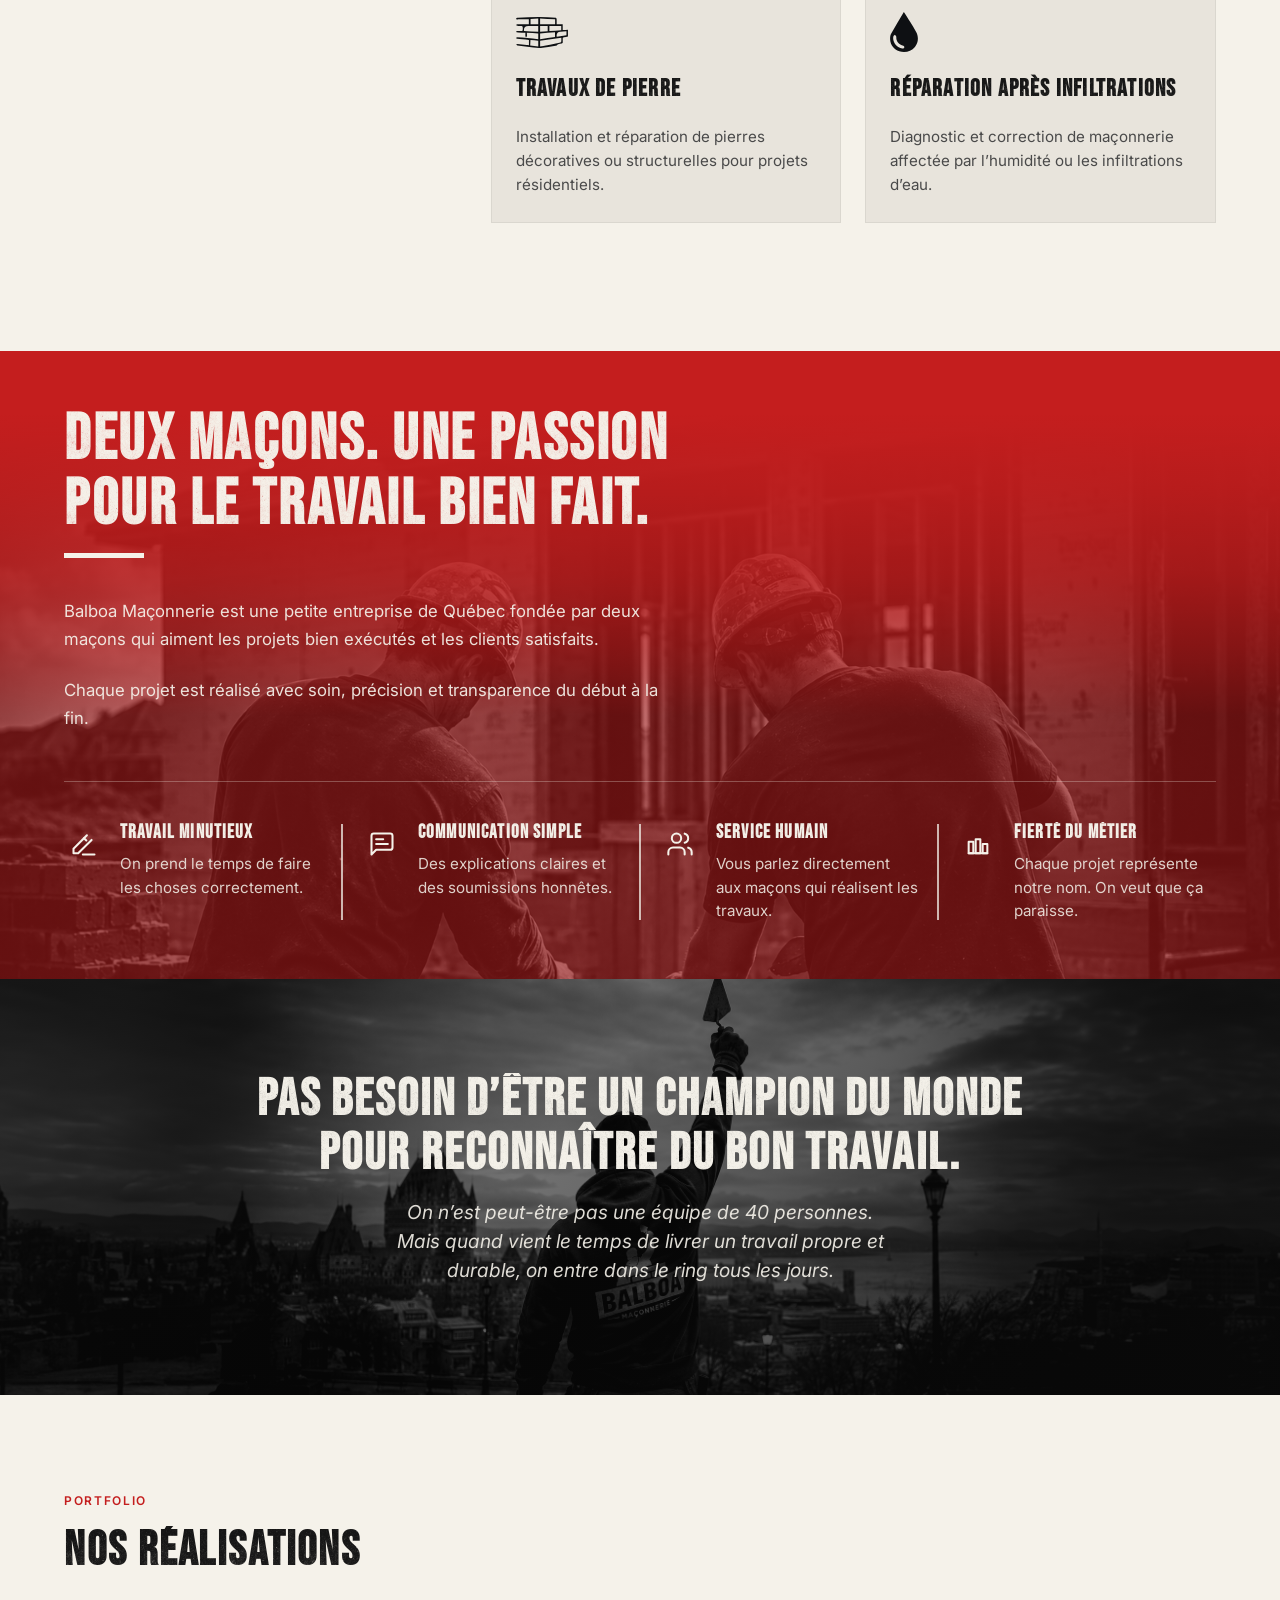
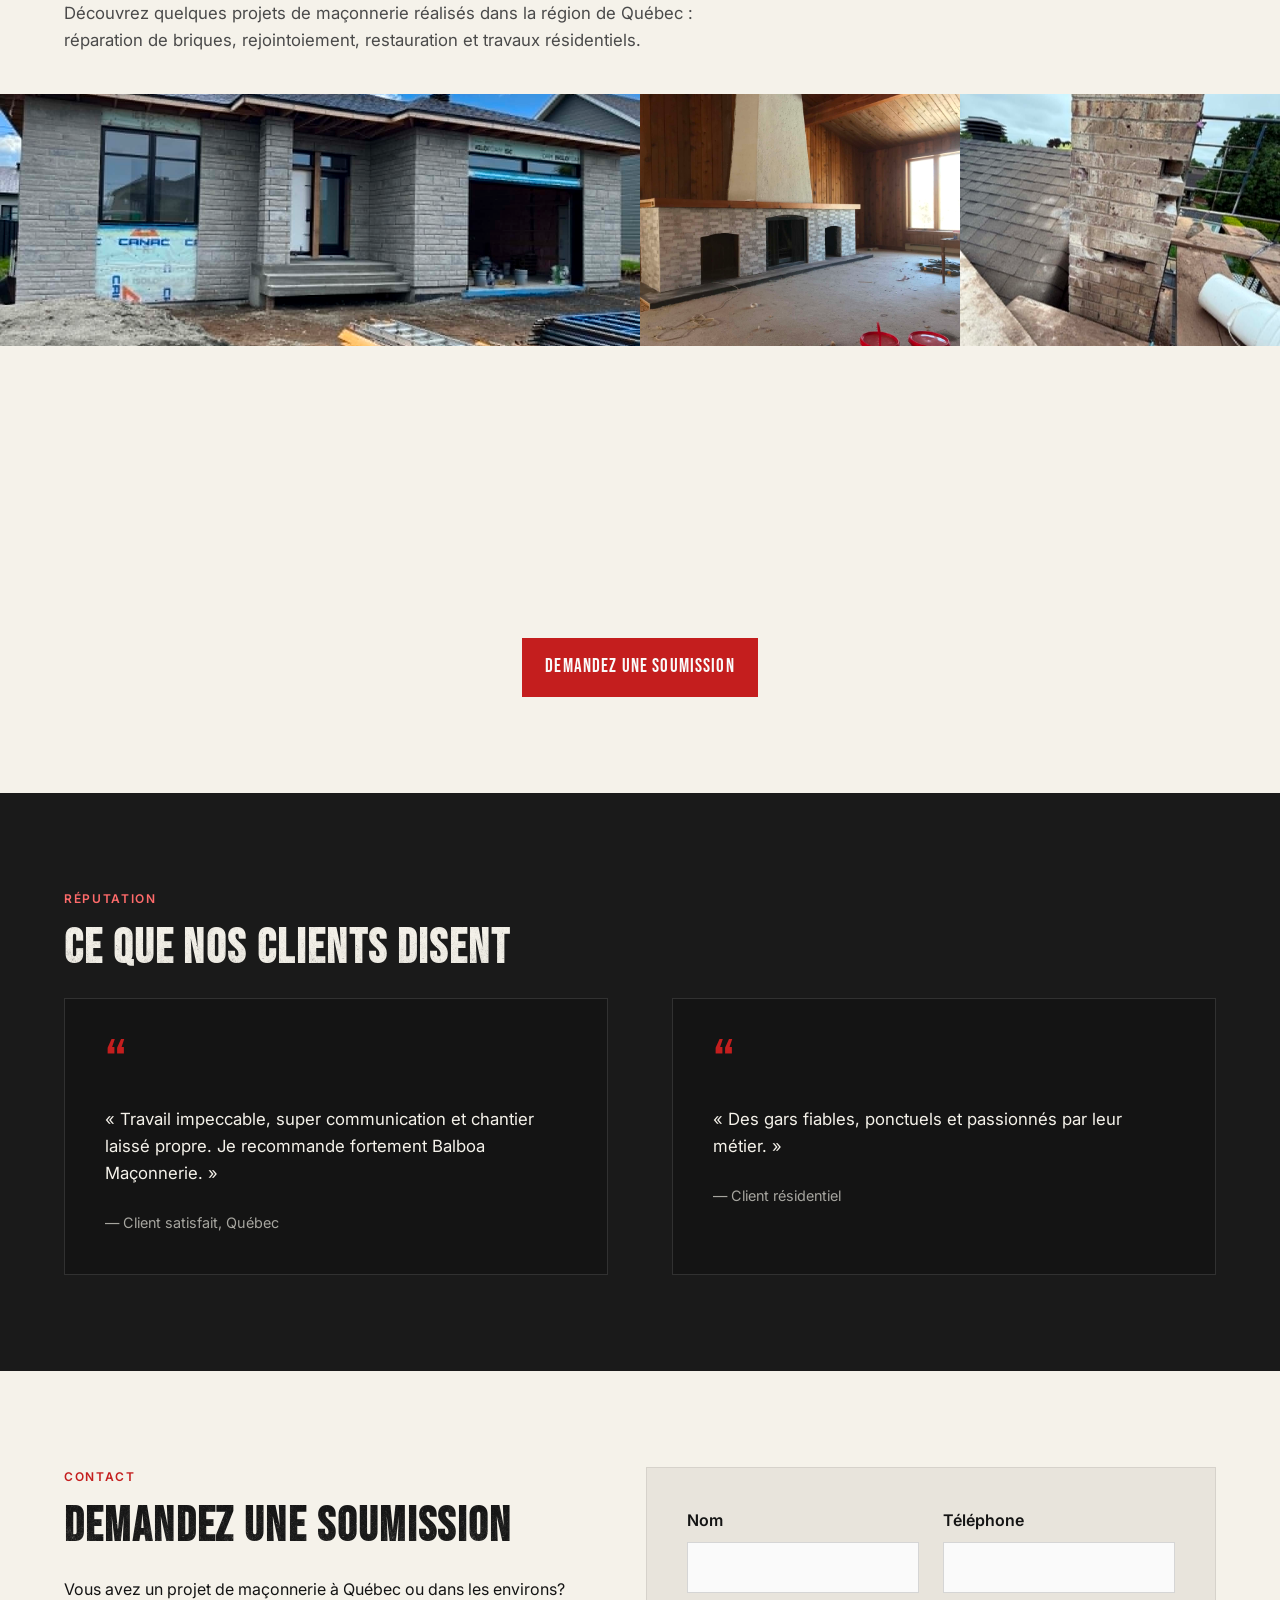
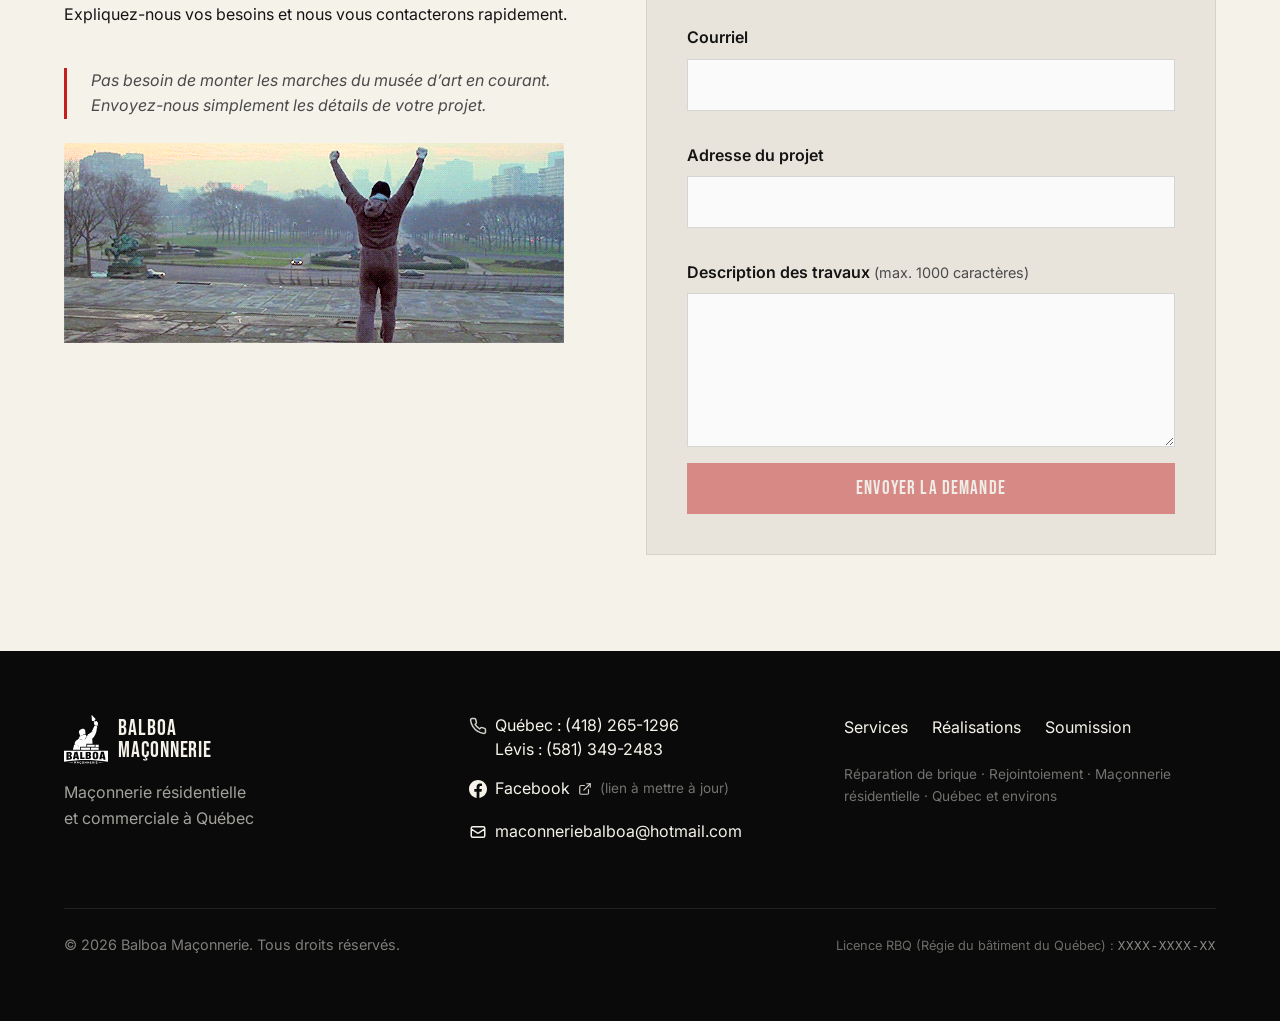
==== commit 6e721542: "Modification de la texture grunge pour un svg et ajustement du css en conséquence." ====
--- a/index.html
+++ b/index.html
@@ -164,8 +164,15 @@
     </section>
 
     <div class="about-band" id="a-propos">
+      <svg
+        class="about-band__grunge-top"
+        viewBox="0 0 1920 1080"
+        preserveAspectRatio="xMidYMax meet"
+        aria-hidden="true"
+      >
+        <use href="/assets/grunge.svg"></use>
+      </svg>
       <div class="about-band__body">
-        <div class="about-band__grunge-top" aria-hidden="true"></div>
         <div class="about-band__bg" aria-hidden="true"></div>
         <div class="about-band__overlay" aria-hidden="true"></div>
         <div class="layout about-band__layout">
--- a/styles.css
+++ b/styles.css
@@ -607,41 +607,36 @@
 /* À propos — bande rouge, photo complice en fond */
 .about-band {
   position: relative;
-  overflow-x: clip;
-  --about-grunge-ratio: 2431 / 770;
+  margin-top: 2rem;
   --about-photo-fade-end: 58%;
 }
 
-/* Contour grunge — ratio natif de grunge.png (2431×770), à cheval sur le haut du bloc */
+/* Contour grunge — SVG pleine largeur, moitié derrière le bloc rouge */
 .about-band__grunge-top {
   position: absolute;
   top: 0;
-  left: -200px;
-  width: 130%;
+  left: 50%;
+  width: 120vw;
+  max-width: none;
+  aspect-ratio: 1920 / 1080;
   height: auto;
-  aspect-ratio: var(--about-grunge-ratio);
-  transform: translateY(-20%);
+  transform: translate(-50%, -32%);
   z-index: 0;
   pointer-events: none;
-  opacity: 1;
-  background-color: var(--accent);
-  -webkit-mask-image: url("/assets/grunge.png");
-  mask-image: url("/assets/grunge.png");
-  -webkit-mask-size: 100% auto;
-  mask-size: 100% auto;
-  -webkit-mask-repeat: no-repeat;
-  mask-repeat: no-repeat;
-  -webkit-mask-position: center bottom;
-  mask-position: center bottom;
-  -webkit-mask-mode: alpha;
-  mask-mode: alpha;
+  display: block;
+  fill: var(--accent);
+}
+
+/* La couleur se propage dans le SVG référencé via <use> */
+.about-band__grunge-top use {
+  fill: inherit;
 }
 
 .about-band__body {
   position: relative;
+  z-index: 1;
   color: var(--cream);
   padding-block: clamp(2rem, 5vw, 3.5rem);
-  overflow-x: clip;
 }
 
 .about-band__bg {
@@ -791,7 +786,7 @@
     position: absolute;
     top: 0.15rem;
     bottom: 0.15rem;
-    width: 1px;
+    width: 2px;
     right: calc(-0.5 * var(--about-pillars-col-gap));
     transform: translateX(50%);
     background: rgba(245, 242, 234, 0.737);
@@ -1340,6 +1335,8 @@
 }
 
 .site-footer__rbq-placeholder {
+  display: inline-block;
+  white-space: nowrap;
   font-family: ui-monospace, SFMono-Regular, Menlo, Monaco, Consolas, "Liberation Mono", "Courier New", monospace;
   letter-spacing: 0.04em;
   color: rgba(245, 242, 234, 0.55);
@@ -1353,7 +1350,7 @@
 
   .site-footer__rbq {
     max-width: none;
-    text-align: right;
+    text-align: left;
   }
 }
 
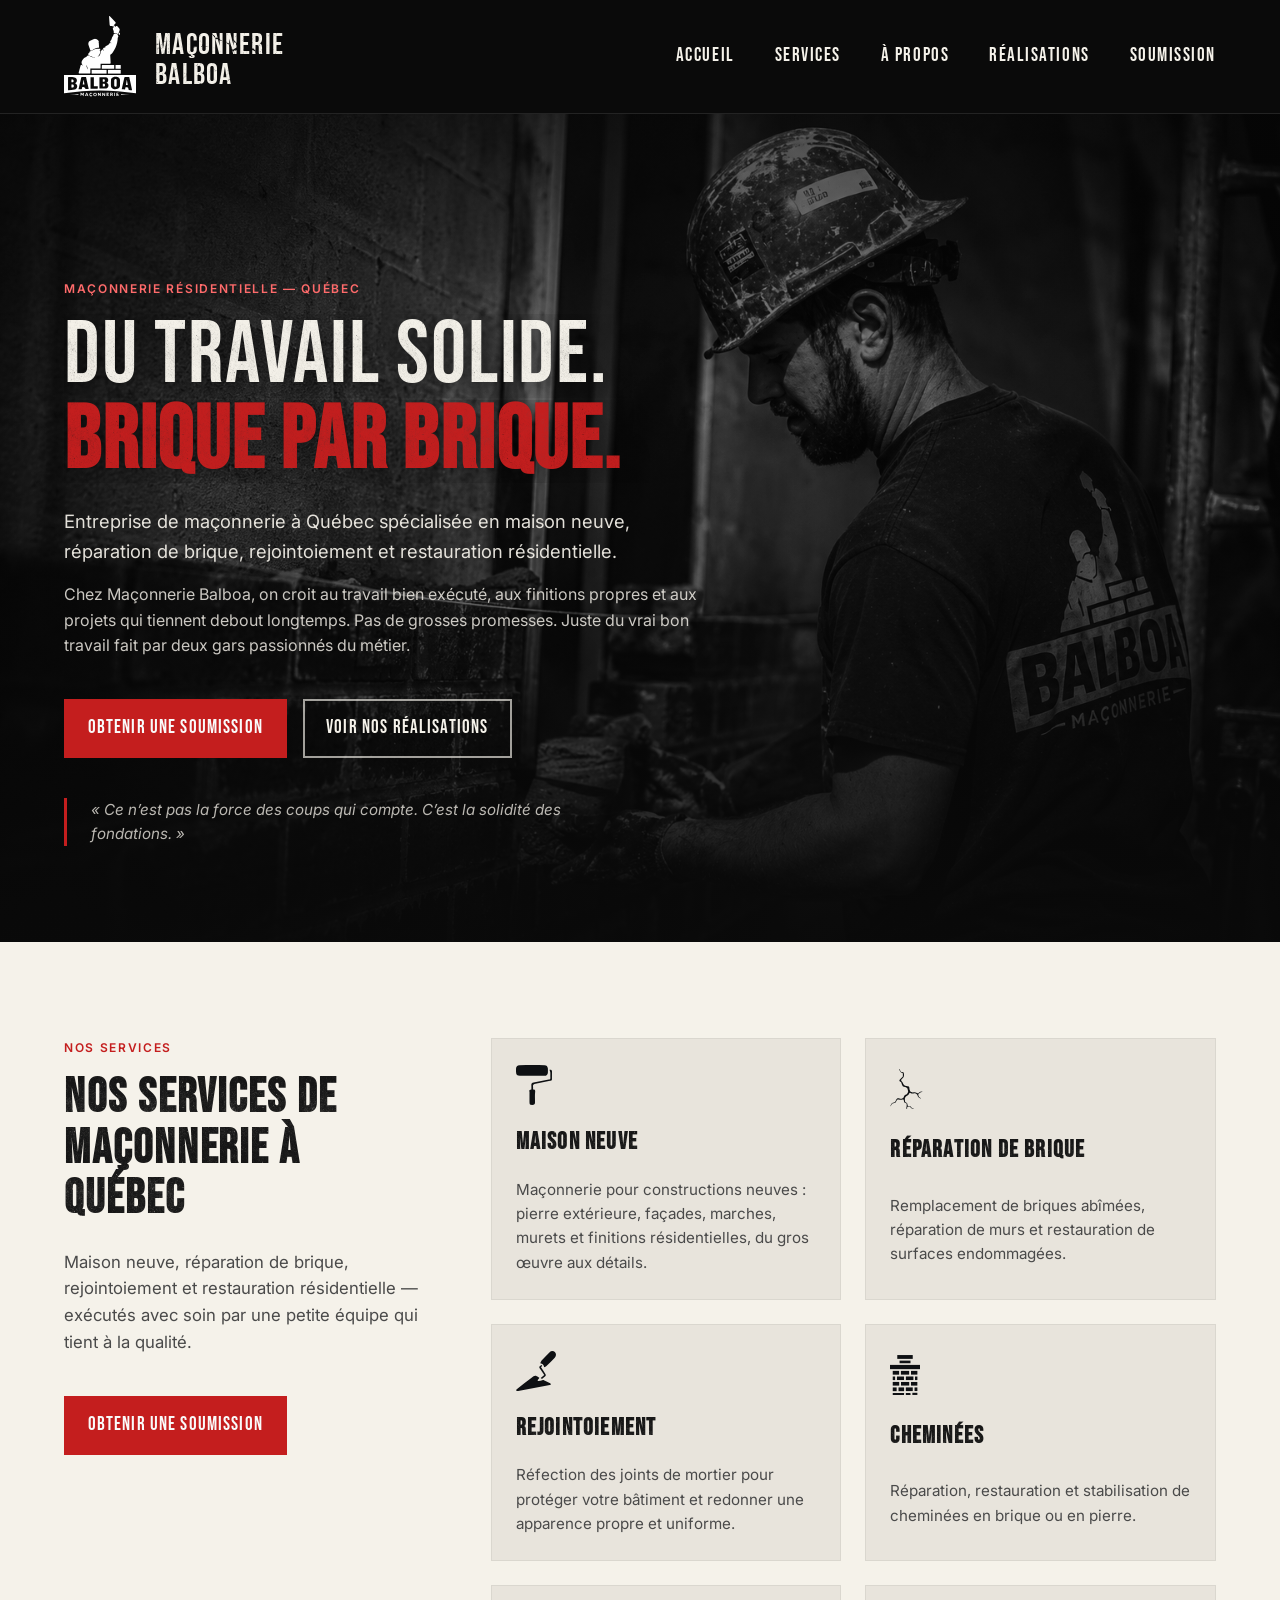
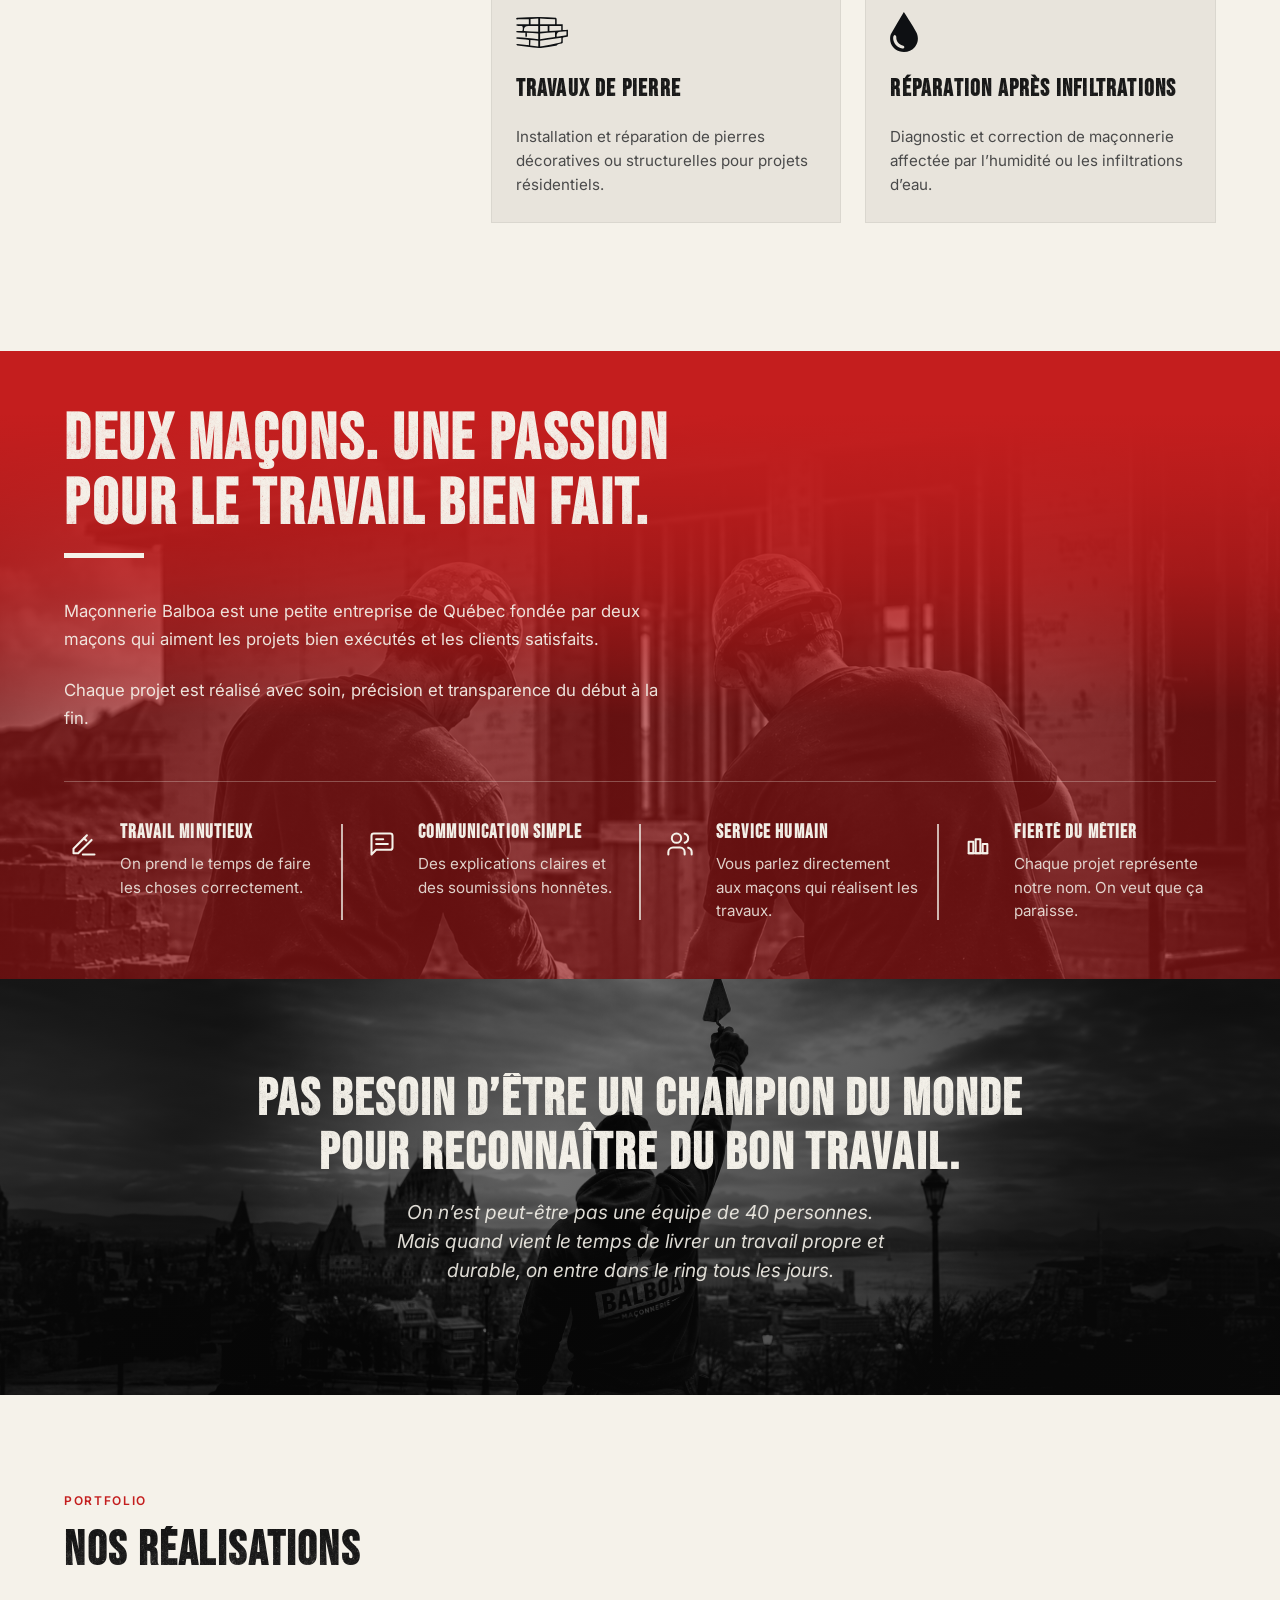
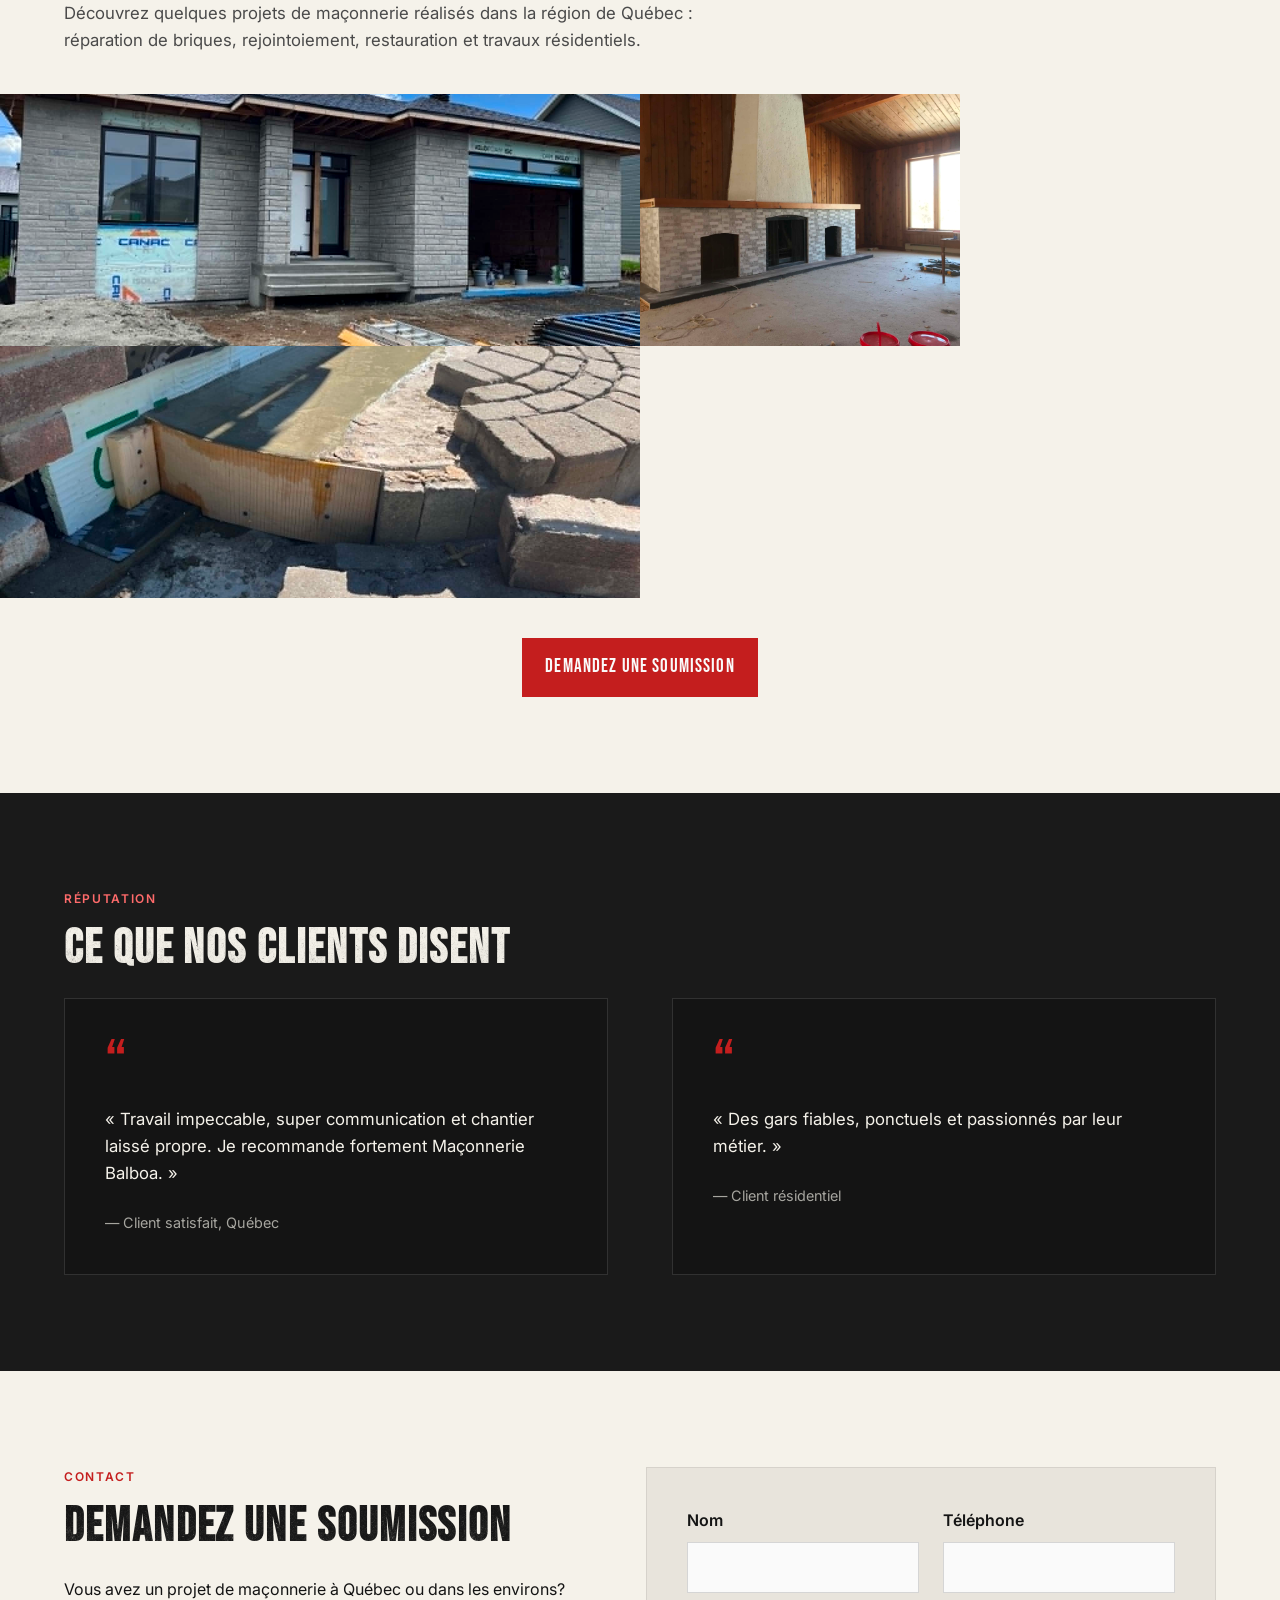
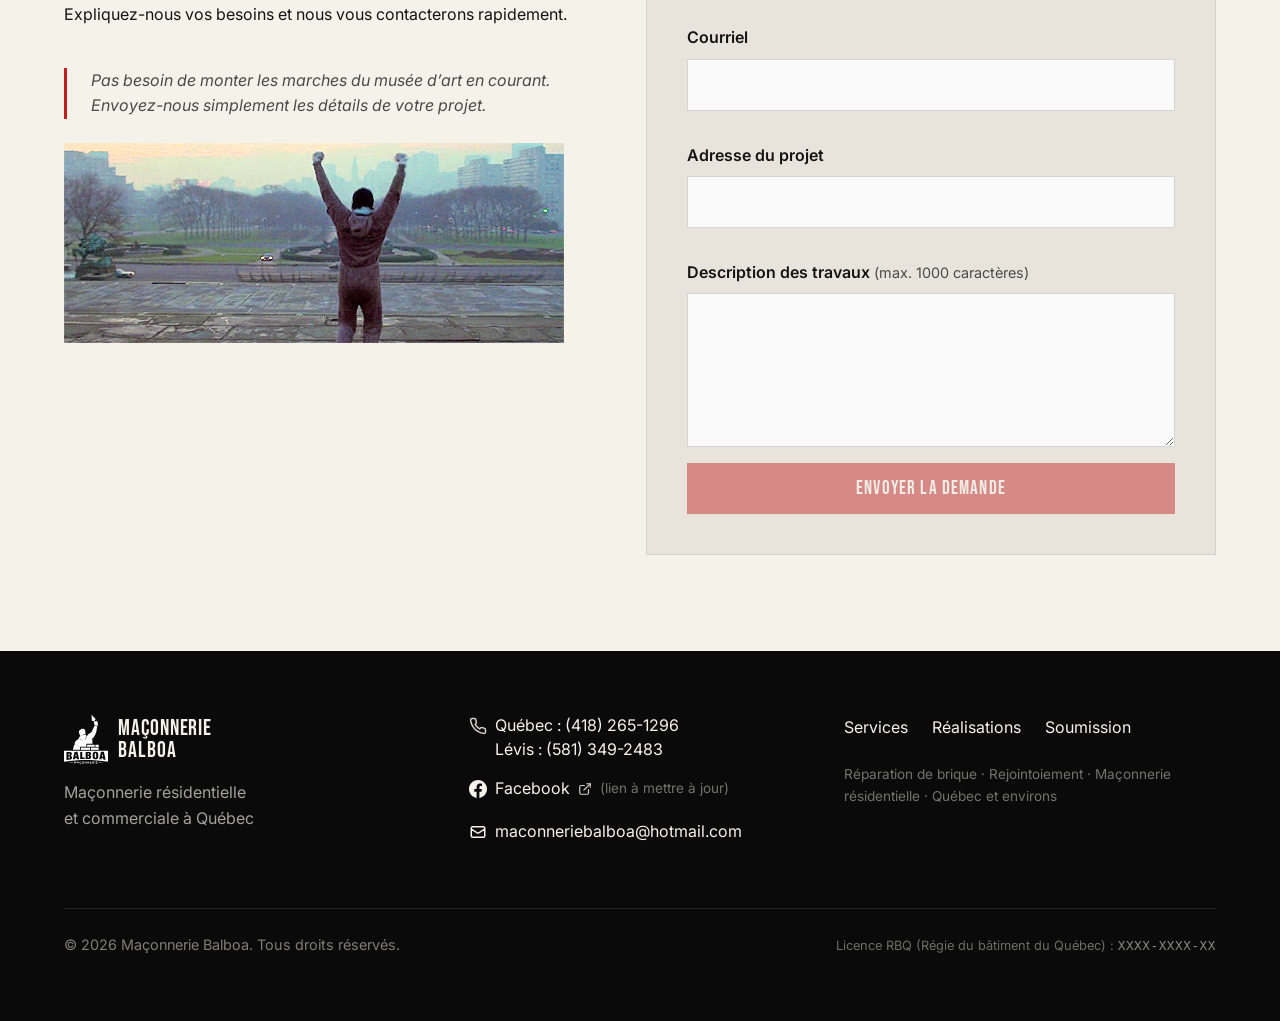
==== commit ab17d8ee: "Correction du nom de l'entreprise." ====
--- a/index.html
+++ b/index.html
@@ -3,17 +3,17 @@
 <head>
   <meta charset="utf-8">
   <meta name="viewport" content="width=device-width, initial-scale=1">
-  <title>Balboa Maçonnerie | Réparation de brique et rejointoiement à Québec</title>
-  <meta name="description" content="Balboa Maçonnerie offre des services de réparation de brique, rejointoiement, cheminée et maçonnerie résidentielle à Québec. Travail soigné et soumissions rapides.">
+  <title>Maçonnerie Balboa | Réparation de brique et rejointoiement à Québec</title>
+  <meta name="description" content="Maçonnerie Balboa offre des services de réparation de brique, rejointoiement, cheminée et maçonnerie résidentielle à Québec. Travail soigné et soumissions rapides.">
   <link rel="canonical" href="https://balboa-maconnerie.vercel.app/">
   <meta property="og:type" content="website">
   <meta property="og:locale" content="fr_CA">
-  <meta property="og:title" content="Balboa Maçonnerie | Réparation de brique et rejointoiement à Québec">
-  <meta property="og:description" content="Balboa Maçonnerie offre des services de réparation de brique, rejointoiement, cheminée et maçonnerie résidentielle à Québec. Travail soigné et soumissions rapides.">
+  <meta property="og:title" content="Maçonnerie Balboa | Réparation de brique et rejointoiement à Québec">
+  <meta property="og:description" content="Maçonnerie Balboa offre des services de réparation de brique, rejointoiement, cheminée et maçonnerie résidentielle à Québec. Travail soigné et soumissions rapides.">
   <meta property="og:url" content="https://balboa-maconnerie.vercel.app/">
   <meta property="og:image" content="https://balboa-maconnerie.vercel.app/assets/mockup-reference.png">
   <meta name="twitter:card" content="summary_large_image">
-  <meta name="twitter:title" content="Balboa Maçonnerie | Maçonnerie résidentielle à Québec">
+  <meta name="twitter:title" content="Maçonnerie Balboa | Maçonnerie résidentielle à Québec">
   <meta name="twitter:description" content="Réparation de brique, rejointoiement, cheminée et petits travaux résidentiels à Québec.">
   <meta name="theme-color" content="#0a0a0a">
   <link rel="preconnect" href="https://fonts.googleapis.com">
@@ -33,7 +33,7 @@
   {
     "@context": "https://schema.org",
     "@type": "LocalBusiness",
-    "name": "Balboa Maçonnerie",
+    "name": "Maçonnerie Balboa",
     "description": "Entreprise de maçonnerie à Québec : réparation de brique, rejointoiement, restauration de cheminée et petits travaux résidentiels.",
     "url": "https://balboa-maconnerie.vercel.app/",
     "image": "https://balboa-maconnerie.vercel.app/assets/mockup-reference.png",
@@ -61,9 +61,9 @@
 
   <header class="site-header" id="accueil">
     <div class="site-header__inner layout">
-      <a class="site-logo" href="#accueil" aria-label="Balboa Maçonnerie — accueil">
+      <a class="site-logo" href="#accueil" aria-label="Maçonnerie Balboa — accueil">
         <img src="/assets/logo.svg" alt="" width="72" height="81" decoding="async">
-        <span class="site-logo__text crack">Balboa<br>Maçonnerie</span>
+        <span class="site-logo__text crack">Maçonnerie<br>Balboa</span>
       </a>
       <button class="nav-toggle" type="button" aria-expanded="false" aria-controls="site-nav" data-nav-toggle>
         <span class="nav-toggle__bar" aria-hidden="true"></span>
@@ -89,14 +89,14 @@
       <div class="hero__overlay"></div>
       <div class="hero__bottom">
         <div class="hero__content layout">
-          <h1 class="visually-hidden">Balboa Maçonnerie</h1>
+          <h1 class="visually-hidden">Maçonnerie Balboa</h1>
           <p class="eyebrow eyebrow--on-dark">Maçonnerie résidentielle — Québec</p>
           <p id="hero-tagline" class="hero__lines">
             <span class="hero__line">Du travail solide.</span>
             <span class="hero__line hero__line--accent">Brique par brique.</span>
           </p>
           <p class="hero__lead">Entreprise de maçonnerie à Québec spécialisée en maison neuve, réparation de brique, rejointoiement et restauration résidentielle.</p>
-          <p class="hero__text">Chez Balboa Maçonnerie, on croit au travail bien exécuté, aux finitions propres et aux projets qui tiennent debout longtemps. Pas de grosses promesses. Juste du vrai bon travail fait par deux gars passionnés du métier.</p>
+          <p class="hero__text">Chez Maçonnerie Balboa, on croit au travail bien exécuté, aux finitions propres et aux projets qui tiennent debout longtemps. Pas de grosses promesses. Juste du vrai bon travail fait par deux gars passionnés du métier.</p>
           <div class="hero__actions">
             <a class="btn btn--primary" href="#soumission">Obtenir une soumission</a>
             <a class="btn btn--ghost" href="#realisations">Voir nos réalisations</a>
@@ -181,7 +181,7 @@
               <h2 id="about-heading" class="section__title section__title--on-dark about-showcase__title">Deux maçons. Une passion pour le travail bien fait.</h2>
               <p class="about-showcase__rule" aria-hidden="true"></p>
               <div class="about-showcase__prose">
-                <p>Balboa Maçonnerie est une petite entreprise de Québec fondée par deux maçons qui aiment les projets bien exécutés et les clients satisfaits.</p>
+                <p>Maçonnerie Balboa est une petite entreprise de Québec fondée par deux maçons qui aiment les projets bien exécutés et les clients satisfaits.</p>
                 <p>Chaque projet est réalisé avec soin, précision et transparence du début à la fin.</p>
               </div>
             </div>
@@ -283,7 +283,7 @@
         <div class="testimonials">
           <figure class="testimonial">
             <blockquote>
-              <p>«&nbsp;Travail impeccable, super communication et chantier laissé propre. Je recommande fortement Balboa Maçonnerie.&nbsp;»</p>
+              <p>«&nbsp;Travail impeccable, super communication et chantier laissé propre. Je recommande fortement Maçonnerie Balboa.&nbsp;»</p>
             </blockquote>
             <figcaption>— Client satisfait, Québec</figcaption>
           </figure>
@@ -327,8 +327,8 @@
           data-contact-form
         >
           <input type="hidden" name="access_key" value="3933ffdd-5aa5-4175-8410-ee56ccc372ca">
-          <input type="hidden" name="subject" value="🧱 Demande de soumission — Balboa Maçonnerie">
-          <input type="hidden" name="from_name" value="Formulaire de contact — Balboa Maçonnerie">
+          <input type="hidden" name="subject" value="🧱 Demande de soumission — Maçonnerie Balboa">
+          <input type="hidden" name="from_name" value="Formulaire de contact — Maçonnerie Balboa">
           <input type="checkbox" name="botcheck" class="honeypot" tabindex="-1" aria-hidden="true" value="">
           <div class="form-grid">
             <div class="field">
@@ -364,7 +364,7 @@
       <div class="site-footer__brand">
         <a class="site-logo site-logo--footer" href="#accueil">
           <img src="/assets/logo.svg" alt="" width="44" height="50" decoding="async">
-          <span class="site-logo__text">Balboa<br>Maçonnerie</span>
+          <span class="site-logo__text">Maçonnerie<br>Balboa</span>
         </a>
         <p class="site-footer__tagline">Maçonnerie résidentielle<br>et commerciale à Québec</p>
       </div>
@@ -415,7 +415,7 @@
       </div>
     </div>
     <div class="site-footer__bottom layout">
-      <p>© <span data-year></span> Balboa Maçonnerie. Tous droits réservés.</p>
+      <p>© <span data-year></span> Maçonnerie Balboa. Tous droits réservés.</p>
       <p class="site-footer__rbq">Licence RBQ (Régie du bâtiment du Québec)&nbsp;: <span class="site-footer__rbq-placeholder">XXXX-XXXX-XX</span></p>
     </div>
   </footer>
--- a/styles.css
+++ b/styles.css
@@ -1,4 +1,4 @@
-/* Balboa Maçonnerie — thème cinéma / chantier, mobile-first */
+/* Maçonnerie Balboa — thème cinéma / chantier, mobile-first */
 :root {
   --black: #0a0a0a;
   --charcoal: #1a1a1a;
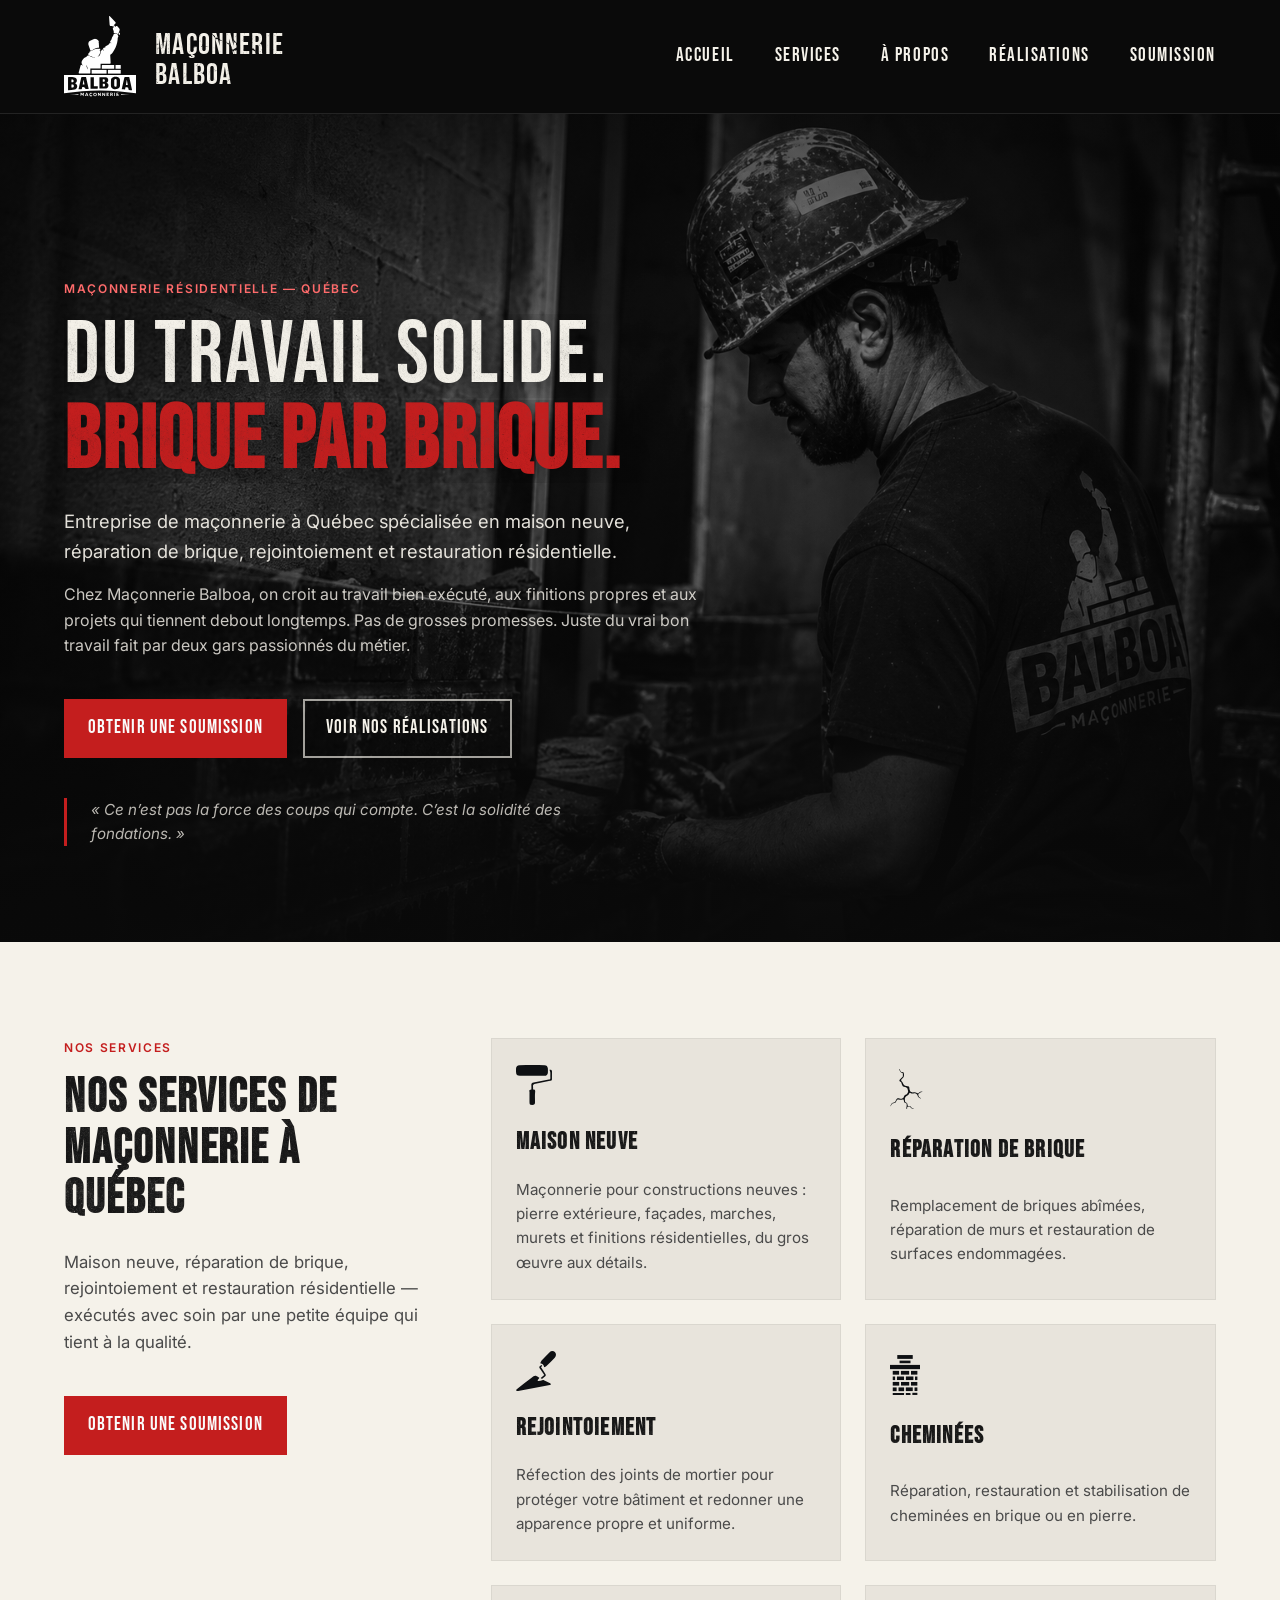
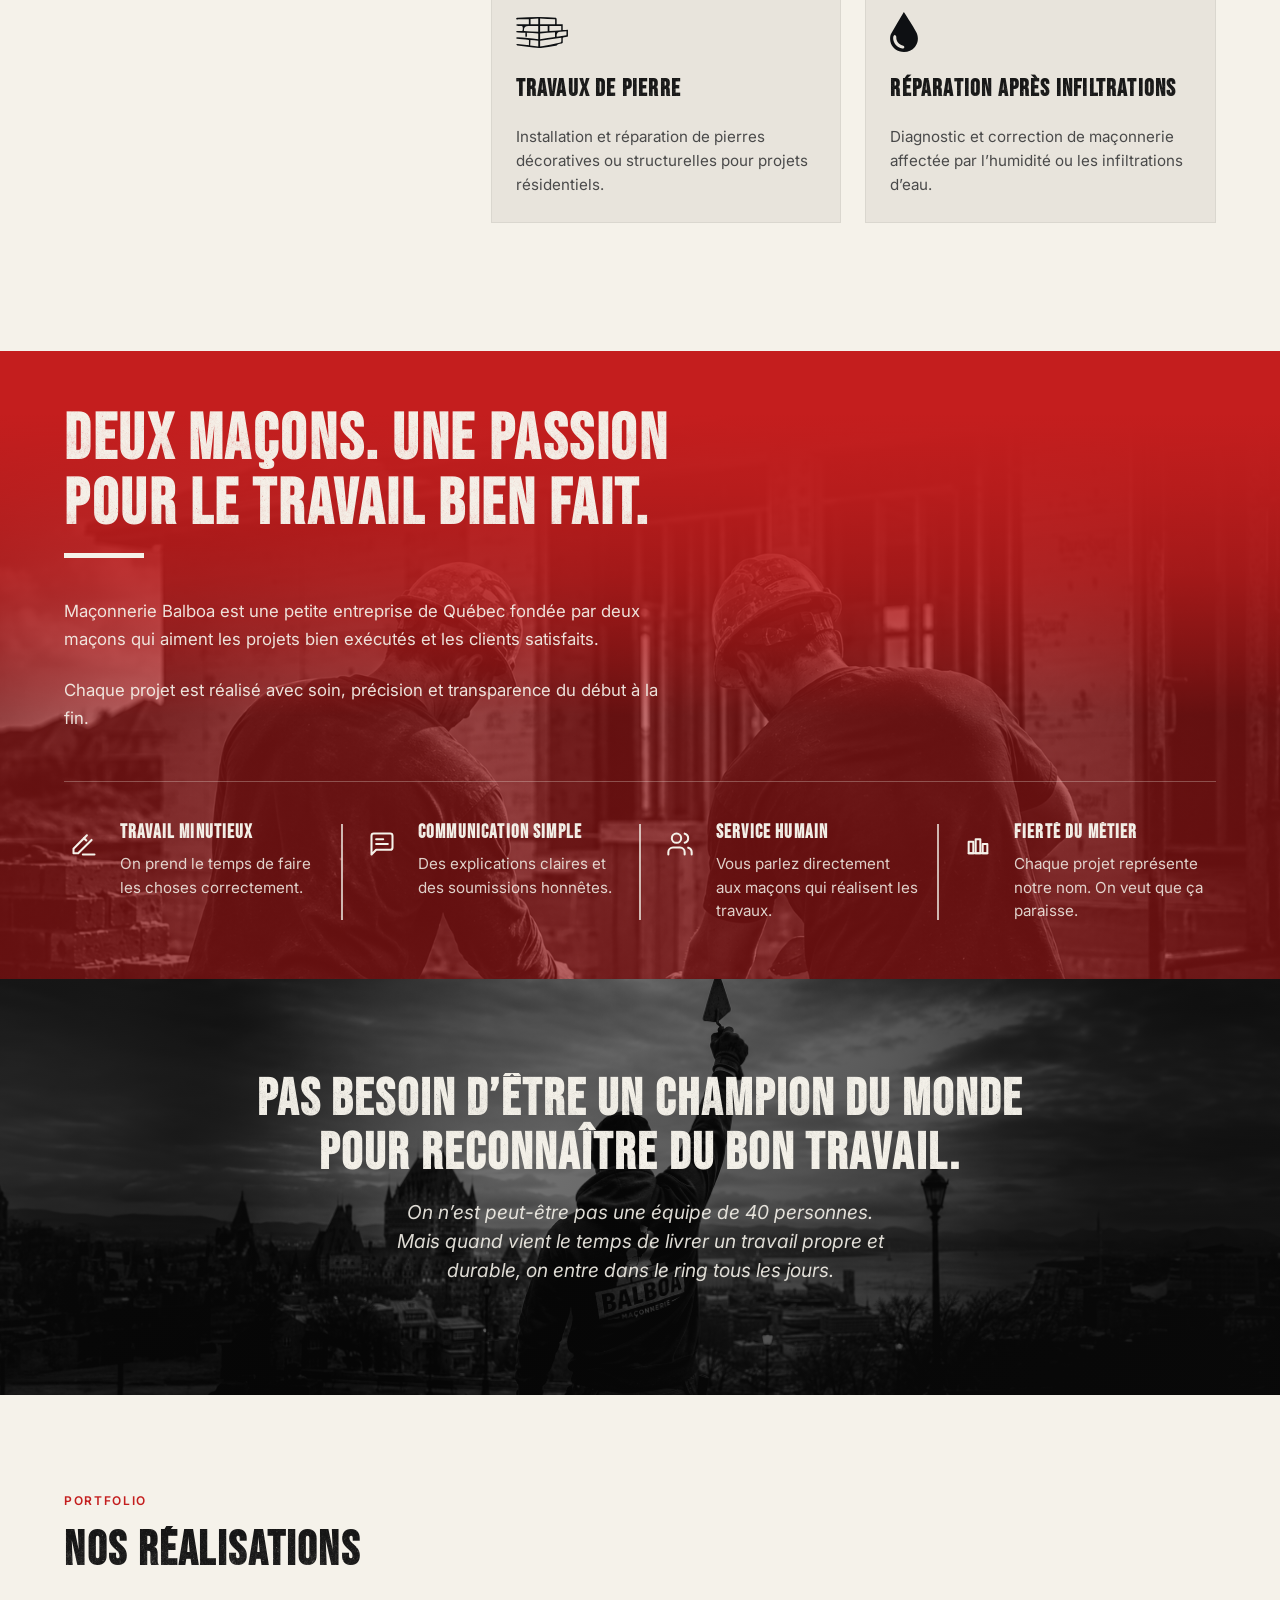
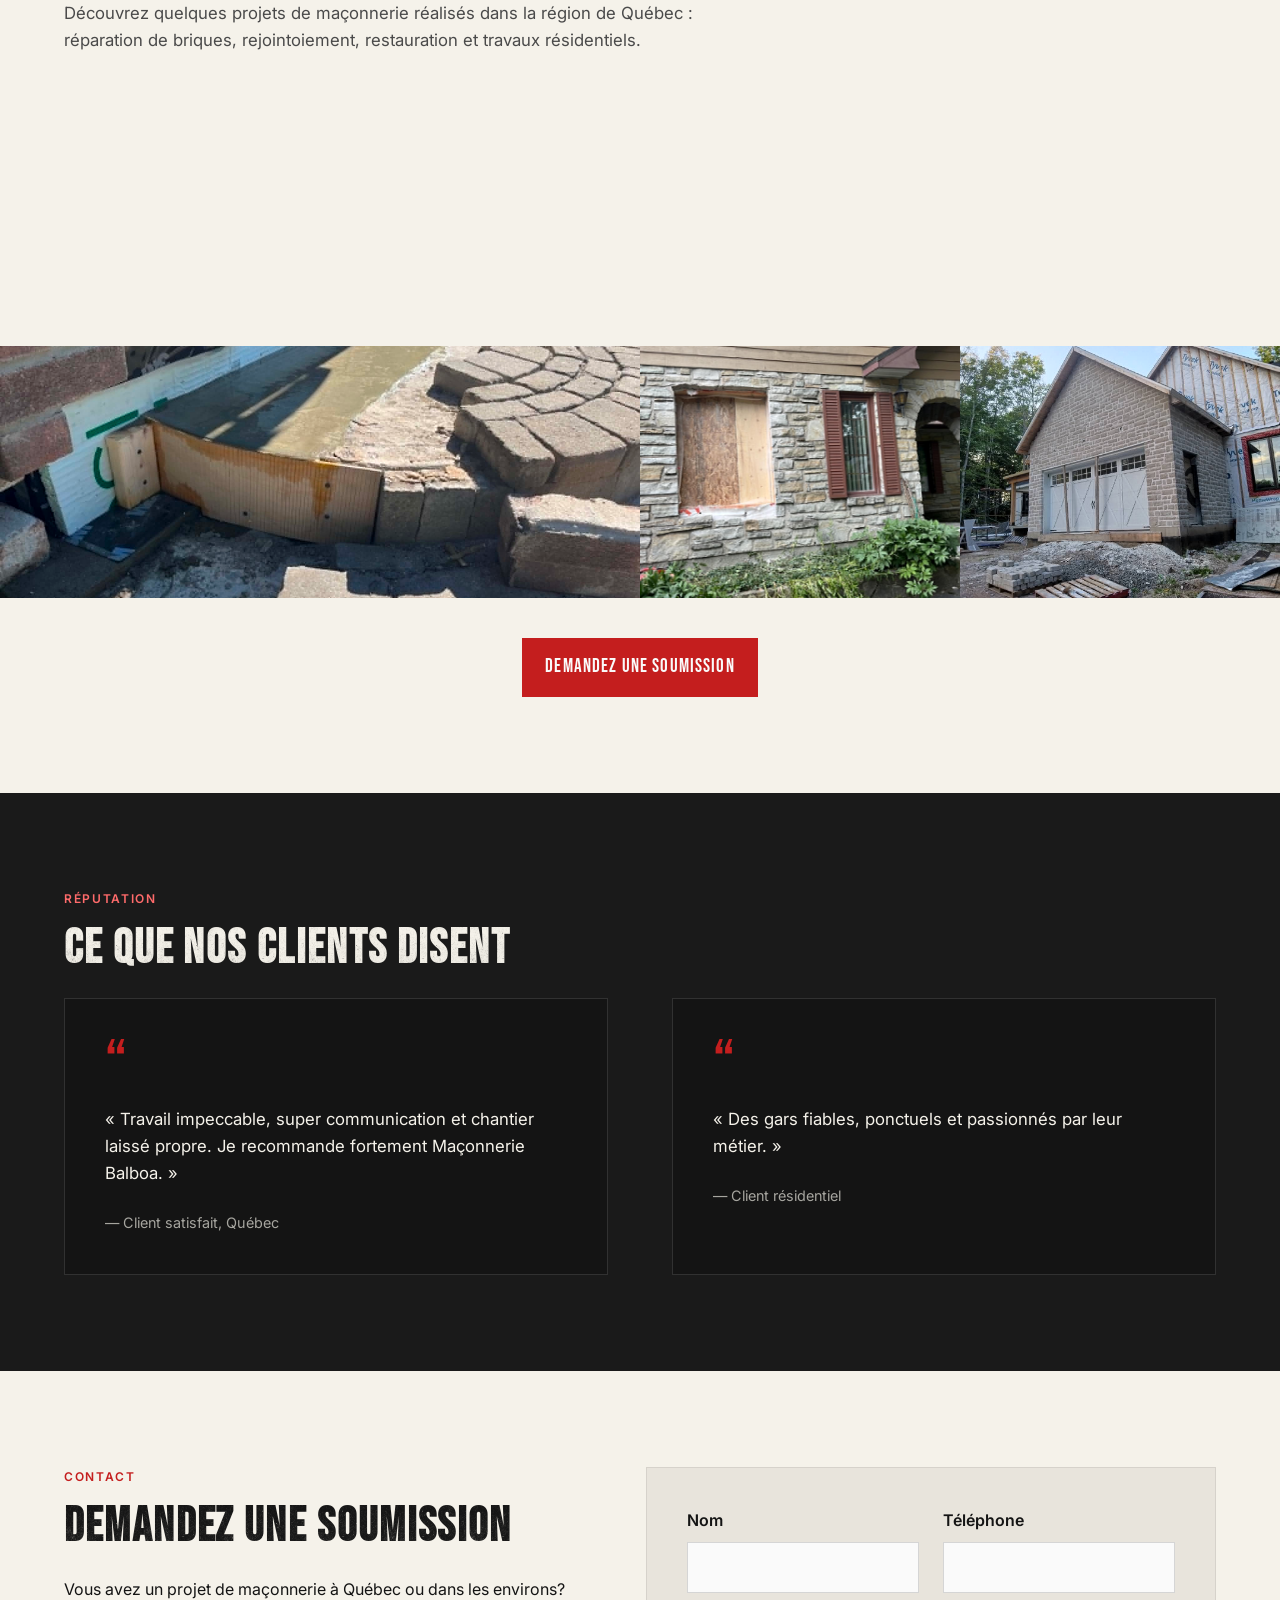
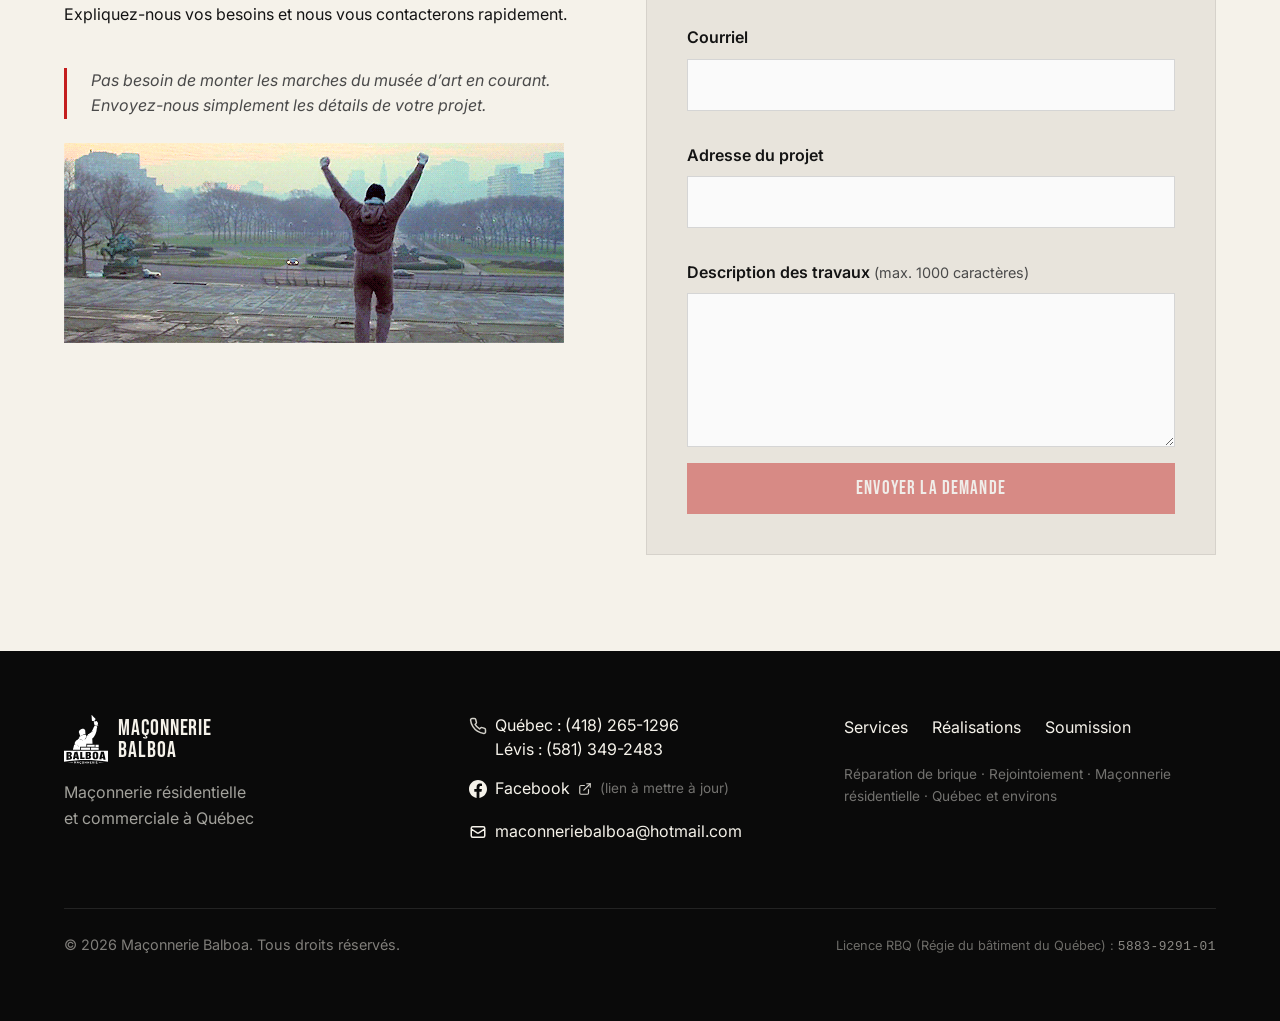
==== commit 3e9d3344: "Ajout du no. de licence dans le pied de page." ====
--- a/index.html
+++ b/index.html
@@ -416,7 +416,7 @@
     </div>
     <div class="site-footer__bottom layout">
       <p>© <span data-year></span> Maçonnerie Balboa. Tous droits réservés.</p>
-      <p class="site-footer__rbq">Licence RBQ (Régie du bâtiment du Québec)&nbsp;: <span class="site-footer__rbq-placeholder">XXXX-XXXX-XX</span></p>
+      <p class="site-footer__rbq">Licence RBQ (Régie du bâtiment du Québec)&nbsp;: <span class="site-footer__rbq-placeholder">5883-9291-01</span></p>
     </div>
   </footer>
 
